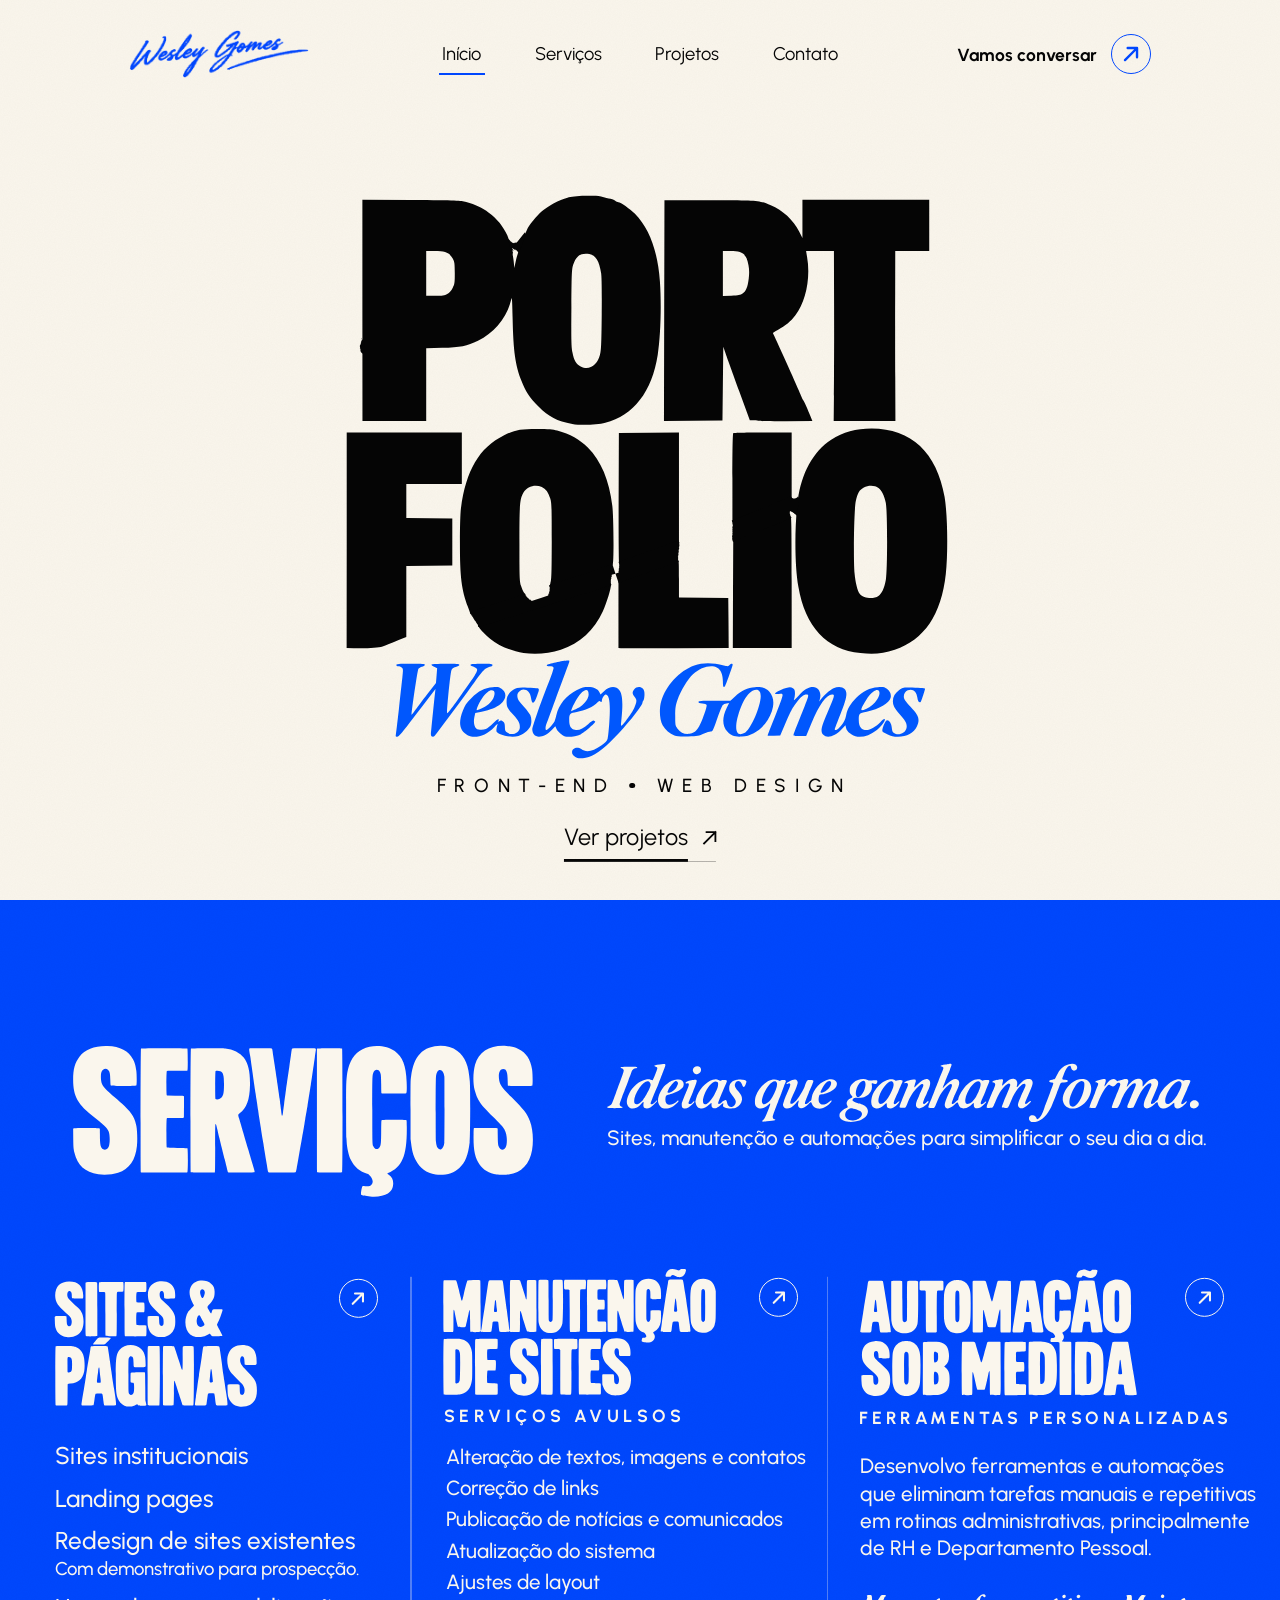
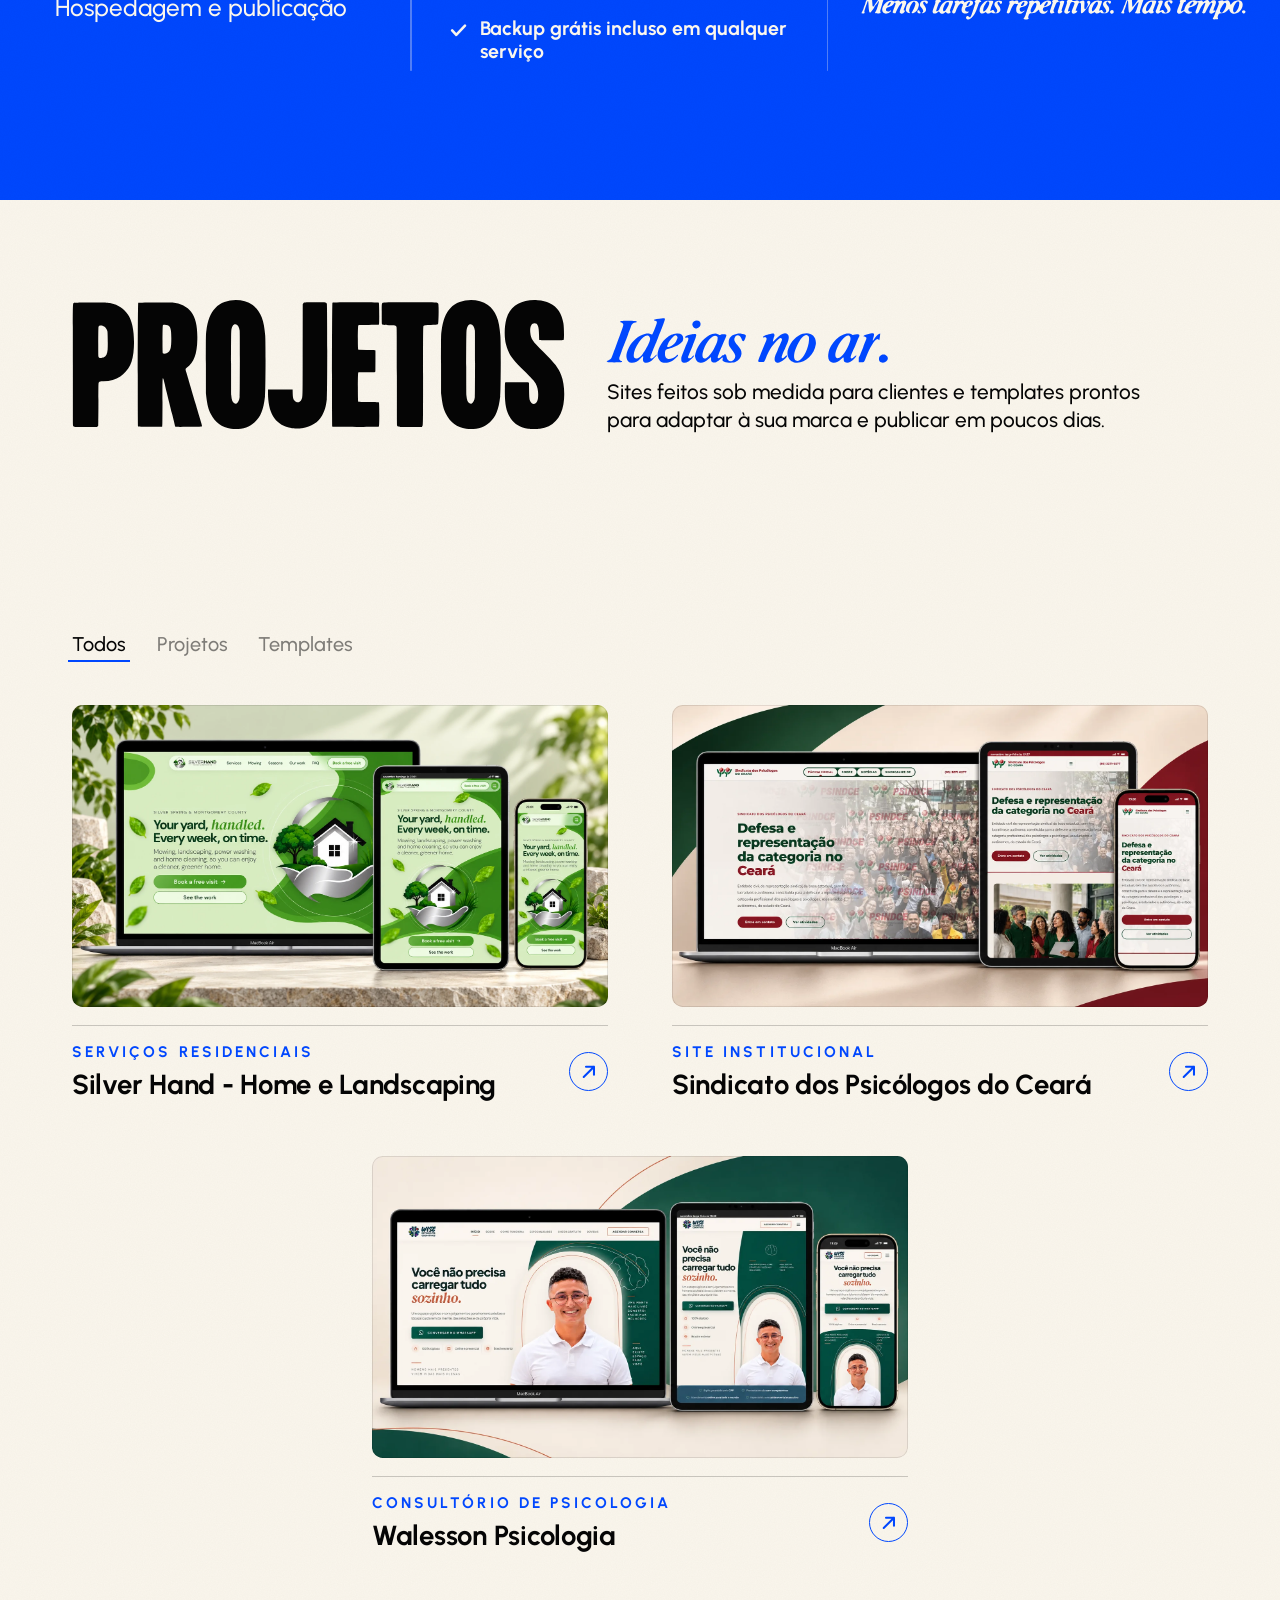
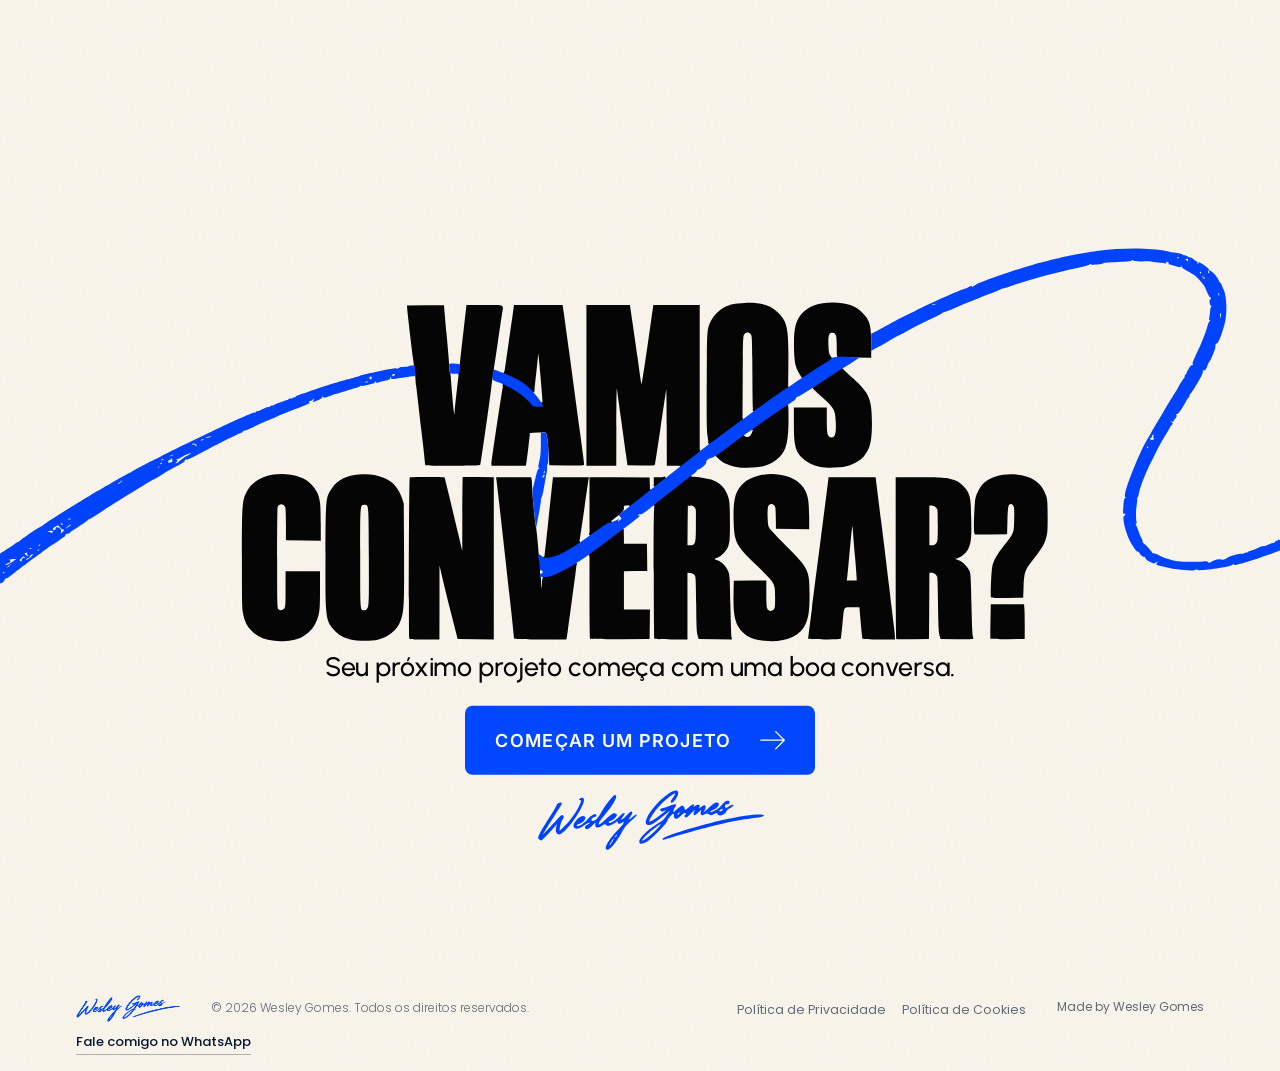
==== index.html @ cae33c9b "Servicos em azul e o link Servicos na navbar - Navbar: "Servicos" entre Inicio e Projetos, com o sub" ====
<!doctype html>
<html lang="pt-BR">
<head>
<meta charset="utf-8">
<meta name="viewport" content="width=device-width, initial-scale=1">
<title>Wesley Gomes | Criação de Sites e Web Design em Fortaleza</title>

<!-- ============ SEO ============
     Dominio de producao: https://wesleygomes.site
     Ao publicar em outro endereco, troque a URL no canonical, nas tags
     og:/twitter:, no JSON-LD, no sitemap.xml, no robots.txt e no
     llms.txt. Ao mexer no conteudo, atualize tambem o dateModified do
     JSON-LD e o <lastmod> do sitemap.xml. -->
<meta name="description" content="Wesley Gomes, desenvolvedor front-end e web designer em Fortaleza (CE). Sites institucionais, landing pages e portfólios sob medida, além de templates prontos.">
<meta name="author" content="Wesley Gomes">
<meta name="creator" content="Wesley Gomes">
<meta name="publisher" content="Wesley Gomes">
<meta name="robots" content="index, follow, max-image-preview:large, max-snippet:-1, max-video-preview:-1">
<meta name="googlebot" content="index, follow, max-image-preview:large, max-snippet:-1, max-video-preview:-1">
<meta name="referrer" content="strict-origin-when-cross-origin">
<meta name="format-detection" content="telephone=no">
<meta name="theme-color" content="#faf6ed">
<meta name="color-scheme" content="light">
<link rel="canonical" href="https://wesleygomes.site/">
<link rel="alternate" hreflang="pt-BR" href="https://wesleygomes.site/">
<link rel="alternate" hreflang="x-default" href="https://wesleygomes.site/">
<link rel="sitemap" type="application/xml" href="/sitemap.xml">
<!-- Resumo do site para IAs (ChatGPT, Claude, Perplexity, Gemini...). -->
<link rel="alternate" type="text/markdown" href="/llms.txt" title="Resumo do site para IAs (llms.txt)">
<link rel="author" href="/humans.txt">

<!-- Local: Fortaleza, Ceara -->
<meta name="geo.region" content="BR-CE">
<meta name="geo.placename" content="Fortaleza">
<meta name="geo.position" content="-3.7319;-38.5267">
<meta name="ICBM" content="-3.7319, -38.5267">

<!-- Icones e instalacao -->
<link rel="icon" href="/favicon.ico" sizes="48x48">
<link rel="icon" href="/assets/imagens/icones/favicon-32x32.png" type="image/png" sizes="32x32">
<link rel="icon" href="/assets/imagens/icones/favicon-16x16.png" type="image/png" sizes="16x16">
<link rel="apple-touch-icon" href="/apple-touch-icon.png">
<link rel="manifest" href="/site.webmanifest">
<meta name="apple-mobile-web-app-title" content="Wesley Gomes">
<meta name="application-name" content="Wesley Gomes">

<!-- Open Graph: WhatsApp, Facebook, LinkedIn, Instagram -->
<meta property="og:type" content="website">
<meta property="og:locale" content="pt_BR">
<meta property="og:site_name" content="Wesley Gomes">
<meta property="og:url" content="https://wesleygomes.site/">
<meta property="og:title" content="Wesley Gomes | Criação de Sites e Web Design em Fortaleza">
<meta property="og:description" content="Sites sob medida, desenhados e codados do zero, e templates prontos para adaptar à sua marca e publicar em poucos dias. Atendimento em Fortaleza e em todo o Brasil.">
<meta property="og:image" content="https://wesleygomes.site/assets/imagens/social/og-image.jpg">
<meta property="og:image:secure_url" content="https://wesleygomes.site/assets/imagens/social/og-image.jpg">
<meta property="og:image:type" content="image/jpeg">
<meta property="og:image:width" content="1200">
<meta property="og:image:height" content="630">
<meta property="og:image:alt" content="Wesley Gomes — criação de sites, front-end e web design">
<meta property="og:updated_time" content="2026-11-14T00:00:00-03:00">

<!-- Twitter / X -->
<meta name="twitter:card" content="summary_large_image">
<meta name="twitter:title" content="Wesley Gomes | Criação de Sites e Web Design em Fortaleza">
<meta name="twitter:description" content="Sites sob medida, desenhados e codados do zero, e templates prontos para adaptar à sua marca e publicar em poucos dias.">
<meta name="twitter:image" content="https://wesleygomes.site/assets/imagens/social/og-image.jpg">
<meta name="twitter:image:alt" content="Wesley Gomes — criação de sites, front-end e web design">

<!-- Dados estruturados (schema.org): quem e, o que vende, onde atende
     e o que ja entregou. Valide em:
     https://search.google.com/test/rich-results
     https://validator.schema.org/ -->
<script type="application/ld+json">
{
  "@context": "https://schema.org",
  "@graph": [
    {
      "@type": "Person",
      "@id": "https://wesleygomes.site/#pessoa",
      "name": "Wesley Gomes",
      "url": "https://wesleygomes.site/",
      "image": {
        "@type": "ImageObject",
        "url": "https://wesleygomes.site/assets/imagens/social/og-image.jpg",
        "width": 1200,
        "height": 630
      },
      "jobTitle": "Desenvolvedor Front-end e Web Designer",
      "description": "Desenvolvedor front-end e web designer em Fortaleza (CE). Cria sites institucionais, landing pages e portfólios sob medida, do zero, e templates prontos para personalizar.",
      "knowsLanguage": "pt-BR",
      "knowsAbout": ["Criação de sites", "Desenvolvimento front-end", "Web design", "UI design", "HTML", "CSS", "JavaScript", "Design responsivo", "Acessibilidade web", "SEO técnico", "Performance web", "Landing pages", "Sites institucionais", "Manutenção de sites", "Automação de processos"],
      "homeLocation": { "@type": "City", "name": "Fortaleza" },
      "address": { "@id": "https://wesleygomes.site/#endereco" },
      "contactPoint": { "@id": "https://wesleygomes.site/#contato" },
      "sameAs": [
        "https://www.instagram.com/wesley.gomesds/"
      ]
    },
    {
      "@type": "PostalAddress",
      "@id": "https://wesleygomes.site/#endereco",
      "addressLocality": "Fortaleza",
      "addressRegion": "CE",
      "addressCountry": "BR"
    },
    {
      "@type": "ContactPoint",
      "@id": "https://wesleygomes.site/#contato",
      "contactType": "Atendimento comercial",
      "telephone": "+55-85-99132-3925",
      "url": "https://wa.me/5585991323925",
      "availableLanguage": ["pt-BR"],
      "areaServed": "BR"
    },
    {
      "@type": "WebSite",
      "@id": "https://wesleygomes.site/#site",
      "url": "https://wesleygomes.site/",
      "name": "Wesley Gomes",
      "alternateName": ["Portfólio de Wesley Gomes", "wesleygomes.site"],
      "description": "Portfólio de Wesley Gomes, front-end e web designer em Fortaleza: sites sob medida e templates prontos para publicar.",
      "inLanguage": "pt-BR",
      "publisher": { "@id": "https://wesleygomes.site/#pessoa" },
      "author": { "@id": "https://wesleygomes.site/#pessoa" },
      "copyrightHolder": { "@id": "https://wesleygomes.site/#pessoa" },
      "copyrightYear": 2026
    },
    {
      "@type": ["WebPage", "ProfilePage"],
      "@id": "https://wesleygomes.site/#pagina",
      "url": "https://wesleygomes.site/",
      "name": "Wesley Gomes | Criação de Sites e Web Design em Fortaleza",
      "description": "Wesley Gomes, desenvolvedor front-end e web designer em Fortaleza (CE). Sites institucionais, landing pages e portfólios sob medida, além de templates prontos.",
      "isPartOf": { "@id": "https://wesleygomes.site/#site" },
      "about": { "@id": "https://wesleygomes.site/#pessoa" },
      "mainEntity": { "@id": "https://wesleygomes.site/#pessoa" },
      "hasPart": { "@id": "https://wesleygomes.site/#projetos" },
      "primaryImageOfPage": {
        "@type": "ImageObject",
        "url": "https://wesleygomes.site/assets/imagens/social/og-image.jpg",
        "width": 1200,
        "height": 630
      },
      "dateModified": "2026-11-14",
      "inLanguage": "pt-BR"
    },
    {
      "@type": "ItemList",
      "@id": "https://wesleygomes.site/#projetos",
      "name": "Projetos e templates",
      "description": "Sites entregues para clientes, desenhados e codados por Wesley Gomes.",
      "numberOfItems": 3,
      "itemListElement": [
        {
          "@type": "ListItem",
          "position": 1,
          "item": {
            "@type": "CreativeWork",
            "name": "Silver Hand - Home e Landscaping",
            "image": "https://wesleygomes.site/assets/imagens/capas/silverhand-mockup-macbook-iphone.webp",
            "creator": { "@id": "https://wesleygomes.site/#pessoa" }
          }
        },
        {
          "@type": "ListItem",
          "position": 2,
          "item": {
            "@type": "WebSite",
            "name": "Sindicato dos Psicólogos do Ceará",
            "url": "https://psindce.org.br/",
            "image": "https://wesleygomes.site/assets/imagens/capas/psindce-mockup-macbook-iphone.webp",
            "creator": { "@id": "https://wesleygomes.site/#pessoa" }
          }
        },
        {
          "@type": "ListItem",
          "position": 3,
          "item": {
            "@type": "WebSite",
            "name": "Walesson Psicologia",
            "url": "https://psicologobrasileiroonline.com.br/",
            "image": "https://wesleygomes.site/assets/imagens/capas/wise-mockup-macbook-iphone.webp",
            "creator": { "@id": "https://wesleygomes.site/#pessoa" }
          }
        }
      ]
    },
    {
      "@type": "ProfessionalService",
      "@id": "https://wesleygomes.site/#servico",
      "name": "Wesley Gomes — Criação de Sites",
      "url": "https://wesleygomes.site/",
      "logo": "https://wesleygomes.site/assets/imagens/icones/icone-512.png",
      "image": "https://wesleygomes.site/assets/imagens/social/og-image.jpg",
      "description": "Criação de sites institucionais, landing pages e portfólios em Fortaleza (CE) e para todo o Brasil: projeto sob medida do zero ou template pronto adaptado à marca do cliente, além de manutenção de sites e automações sob medida.",
      "founder": { "@id": "https://wesleygomes.site/#pessoa" },
      "priceRange": "$$",
      "telephone": "+55-85-99132-3925",
      "address": { "@id": "https://wesleygomes.site/#endereco" },
      "contactPoint": { "@id": "https://wesleygomes.site/#contato" },
      "areaServed": [
        { "@type": "City", "name": "Fortaleza" },
        { "@type": "State", "name": "Ceará" },
        { "@type": "Country", "name": "Brasil" }
      ],
      "knowsLanguage": "pt-BR",
      "sameAs": [
        "https://www.instagram.com/wesley.gomesds/"
      ],
      "hasOfferCatalog": {
        "@type": "OfferCatalog",
        "name": "Serviços",
        "itemListElement": [
          {
            "@type": "Offer",
            "itemOffered": {
              "@type": "Service",
              "name": "Site sob medida",
              "serviceType": "Criação de sites",
              "description": "Site institucional, landing page ou portfólio desenhado e codado do zero, do layout à publicação."
            }
          },
          {
            "@type": "Offer",
            "itemOffered": {
              "@type": "Service",
              "name": "Template pronto",
              "serviceType": "Criação de sites",
              "description": "Modelo já desenhado, adaptado à sua marca e publicado em poucos dias."
            }
          },
          {
            "@type": "Offer",
            "itemOffered": {
              "@type": "Service",
              "name": "Front-end e web design",
              "serviceType": "Desenvolvimento front-end",
              "description": "Interface, animação, otimização de imagens e vídeo, acessibilidade e SEO técnico."
            }
          },
          {
            "@type": "Offer",
            "itemOffered": {
              "@type": "Service",
              "name": "Manutenção de sites",
              "serviceType": "Manutenção de sites",
              "description": "Serviços avulsos: alteração de textos, imagens e contatos, correção de links, publicação de notícias e comunicados, atualização do sistema e ajustes de layout. Backup grátis incluso em qualquer serviço."
            }
          },
          {
            "@type": "Offer",
            "itemOffered": {
              "@type": "Service",
              "name": "Automação sob medida",
              "serviceType": "Automação de processos",
              "description": "Ferramentas e automações personalizadas que eliminam tarefas manuais e repetitivas em rotinas administrativas, principalmente de RH e Departamento Pessoal."
            }
          }
        ]
      }
    }
  ]
}
</script>
<!-- ========== FIM SEO ========== -->

<link rel="preconnect" href="https://fonts.googleapis.com">
<link rel="preconnect" href="https://fonts.gstatic.com" crossorigin>
<link href="https://fonts.googleapis.com/css2?family=Inter:wght@600&family=Poppins:wght@300;400;500;600;800&family=Urbanist:wght@400;500;700&display=swap" rel="stylesheet">

<!-- Arte da hero (e o LCP): pedida antes de o corpo ser lido. So a
     variante da proporcao atual baixa — os media sao os mesmos dos
     <source> da hero. -->
<link rel="preload" as="image" href="assets/imagens/hero/hero-celular.svg" media="(max-aspect-ratio: 13/20)" fetchpriority="high">
<link rel="preload" as="image" href="assets/imagens/hero/hero-tablet-vertical.svg" media="(min-aspect-ratio: 13/20) and (max-aspect-ratio: 1/1)" fetchpriority="high">
<link rel="preload" as="image" href="assets/imagens/hero/hero-tablet-horizontal.svg" media="(min-aspect-ratio: 1/1) and (max-aspect-ratio: 146/100)" fetchpriority="high">
<link rel="preload" as="image" href="assets/imagens/hero/hero-desktop.svg" media="(min-aspect-ratio: 146/100)" fetchpriority="high">

<style>
  *, *::before, *::after { box-sizing: border-box; }
  html, body { min-height: 100%; margin: 0; }
  /* UMA FOLHA SO — o site inteiro e um papel continuo: nenhuma secao
     tem fundo proprio, divisoria, canto ou sombra, e nada se empilha
     (a rolagem e comum, de cima a baixo). O off-white fica no html (o
     "canvas" da janela, que aparece tambem no repuxo da rolagem do
     Safari/Mac/iPhone) e o grao fica num unico ::before do body, do
     topo ao fim da pagina — sem emenda entre as secoes. */
  html { background: #faf6ed; }
  :root {
    --grao: url("data:image/svg+xml,%3Csvg xmlns='http://www.w3.org/2000/svg' width='240' height='240'%3E%3Cfilter id='g'%3E%3CfeTurbulence type='fractalNoise' baseFrequency='.85' numOctaves='3' stitchTiles='stitch'/%3E%3CfeColorMatrix values='0 0 0 0 .35 0 0 0 0 .3 0 0 0 0 .22 0 0 0 .55 0'/%3E%3C/filter%3E%3Crect width='100%25' height='100%25' filter='url(%23g)'/%3E%3C/svg%3E");
  }
  body {
    position: relative;         /* ancora do grao */
    overflow-x: hidden;
  }
  /* PAPEL — grao leve por cima do off-white, como na referencia. Um
     ruido SVG de 240px repetido (nada para baixar) e misturado em
     multiply, entao so escurece um pouco as fibras. Fica atras de todo
     o conteudo (z-index -1) e na frente so do fundo do html. */
  body::before {
    content: "";
    position: absolute;
    inset: 0;
    z-index: -1;
    pointer-events: none;
    background-image: var(--grao);
    background-size: 240px 240px;
    mix-blend-mode: multiply;
    opacity: .09;
  }

  /* Cada secao ocupa a tela inteira, mas o scroll e livre: sem
     scroll-snap, a rolagem para onde o usuario soltar.
     scroll-behavior: smooth vale so para os links de ancora (#contato,
     #projetos) — nao interfere na roda do mouse nem no toque.
     Se um dia quiser o imã de volta sem travar o scroll, basta:
       html { scroll-snap-type: y proximity; }
       .palco, .cta { scroll-snap-align: start; }                   */
  html { scroll-behavior: smooth; }
  .palco, .cta {
    height: 100svh;
    min-height: 100svh;
  }
  /* Secao de projetos entre os servicos e a CTA, largura total, no
     mesmo papel do resto (os nomes secao-branca/folha-branca ficaram
     de quando ela era uma folha branca empilhada por cima). */
  :root {
    /* folga embaixo dos servicos; entra tambem na conta da escala dos
       projetos, para os titulos das duas secoes terem o mesmo tamanho */
    --folga-servicos: clamp(20px, 2.4vw, 40px);
  }
  .secao-branca {
    position: relative;
    width: 100%;
  }
  .folha-branca {
    overflow: hidden;           /* corta a linha azul que passa da borda da tela; */
    overflow: clip;             /* clip: nem script nem a busca do navegador rolam a folha de lado */
  }

  /* ===============================================================
     NAVBAR — fixa no topo, em linha unica como na arte da hero:
     marca a esquerda, links no centro da pagina e "Vamos conversar"
     a direita. Sem caixa nem pilula: so texto sobre o papel.

     As medidas saem da MESMA prancheta da hero (ver --hero-r e
     QUADRO DA HERO): --ab-w e a largura que a arte ocupa na tela, e
     margens, corpo do texto e altura da barra sao fracoes dela. Assim
     a barra fica alinhada com a arte em qualquer tela, inclusive
     quando sobram faixas de papel nas laterais.

     Ao rolar, a barra ganha um fundo de papel translucido com blur
     (.navbar--rolada) e encolhe, para nao embolar com o conteudo que
     passa por baixo.
     =============================================================== */
  .navbar {
    position: fixed;
    top: 0;
    left: 0;
    right: 0;
    z-index: 20;                /* acima de todo o conteudo */
    container-type: inline-size;
    font-family: Urbanist, Arial, sans-serif;
    color: var(--tinta);
  }
  .navbar-caixa {
    --ab-w: min(100cqw, 100svh * var(--hero-r));
    --ab-h: calc(var(--ab-w) / var(--hero-r));
    display: grid;
    grid-template-columns: 1fr auto 1fr;
    align-items: center;
    gap: 12px;
    /* Altura e centro da linha vem da arte (--nav-h e --nav-cy),
       contados do topo da TELA: a barra fica sempre colada em cima,
       mesmo quando sobra papel acima do quadro da hero. Se a barra e
       mais baixa que 2 x --nav-cy (desktop, por causa da linha fina
       embaixo), a diferenca vira respiro no topo. */
    min-height: calc(var(--ab-h) * var(--nav-h));
    padding-top: calc(var(--ab-h) * (var(--nav-cy) * 2 - var(--nav-h)));
    padding-inline: calc((100cqw - var(--ab-w)) / 2 + var(--ab-w) * var(--nav-esq));
    background: transparent;
    border-bottom: 1px solid var(--nav-linha, transparent);
    transition: min-height .3s ease, padding .3s ease, background-color .3s ease, border-color .3s ease;
  }
  .navbar--rolada .navbar-caixa {
    min-height: clamp(52px, 6.4svh, 68px);
    padding-top: 0;
    background: rgba(250, 246, 237, .96);   /* quase opaco: continua papel tambem sobre o azul dos servicos */
    border-bottom-color: rgba(5, 5, 5, .08);
    -webkit-backdrop-filter: blur(16px);
    backdrop-filter: blur(16px);
  }

  /* MARCA — a assinatura azul (logo-wesley-gomes.webp, 800 x 212). A
     largura e a do "Wesley Gomes •" da referencia. */
  .navbar-marca {
    justify-self: start;
    display: block;
    line-height: 0;
  }
  .navbar-marca img {
    display: block;
    width: max(88px, var(--ab-w) * var(--nav-marca));
    height: auto;
    transition: transform .25s ease;
  }
  .navbar-marca:hover img { transform: rotate(-2deg) scale(1.03); }

  .navbar-links {
    display: flex;
    align-items: center;
    gap: max(10px, var(--ab-w) * var(--nav-gap));
    list-style: none;
    margin: 0;
    padding: 0;
  }
  .navbar-link {
    position: relative;
    display: inline-block;
    font-weight: 400;
    font-size: max(11.5px, var(--ab-w) * var(--nav-link));
    white-space: nowrap;
    text-decoration: none;
    color: inherit;
  }
  /* Sublinhado azul, um pouco mais largo que a palavra: marca a secao
     atual (aria-current, ligado pelo script) e cresce no hover. */
  .navbar-link::after {
    content: "";
    position: absolute;
    left: -.2em;
    right: -.2em;
    bottom: -.55em;
    height: 2px;
    background: var(--azul);
    transform: scaleX(0);
    transform-origin: left;
    transition: transform .25s ease;
  }
  .navbar-link:hover::after,
  .navbar-link[aria-current="true"]::after { transform: scaleX(1); }

  /* CONTATO — texto + seta num circulo azul vazado. */
  .navbar-botao {
    justify-self: end;
    display: inline-flex;
    align-items: center;
    gap: var(--nav-icone-gap);
    font-weight: 700;
    font-size: max(11.5px, var(--ab-w) * var(--nav-botao));
    white-space: nowrap;
    text-decoration: none;
    color: inherit;
  }
  .navbar-botao-icone {
    display: grid;
    place-items: center;
    flex: 0 0 auto;
    width: var(--nav-icone);
    height: var(--nav-icone);
    border: max(1.5px, .1em) solid var(--azul);
    border-radius: 50%;
    color: var(--azul);
    transition: background-color .2s ease, color .2s ease;
  }
  .navbar-botao-icone svg {
    width: 42%;
    height: 42%;
    overflow: visible;
    transition: transform .2s ease;
  }
  .navbar-botao:hover .navbar-botao-icone { background: var(--azul); color: #fff; }
  .navbar-botao:hover .navbar-botao-icone svg { transform: translate(8%, -8%); }

  .navbar a:focus-visible { outline: 2px solid var(--azul); outline-offset: 4px; border-radius: 2px; }

  /* Telefones: com o corpo do texto no piso (os max() acima) a linha
     inteira nao cabe — o contato vira so o circulo com a seta, um
     pouco maior para o toque. Abaixo de 360px os links tambem saem. */
  @media (max-width: 480px) {
    .navbar-botao-texto {
      position: absolute;
      width: 1px;
      height: 1px;
      overflow: hidden;
      clip-path: inset(50%);
      white-space: nowrap;
    }
    .navbar-botao-icone { width: 34px; height: 34px; border-width: 1.5px; }
  }
  @media (max-width: 359px) {
    .navbar-caixa { grid-template-columns: 1fr auto; }
    .navbar-links { display: none; }
  }
  /* Tela em pe (celular e tablet) ou estreita: as quatro opcoes nao
     cabem com folga entre a marca e o contato. "Inicio" sai — a marca
     ja leva ao topo — e ficam Servicos, Projetos e Contato. */
  @media (max-aspect-ratio: 1/1), (max-width: 700px) {
    .navbar-item-inicio { display: none; }
  }

  @media (prefers-reduced-motion: reduce) {
    .navbar-caixa, .navbar-link::after, .navbar-marca img,
    .navbar-botao-icone, .navbar-botao-icone svg { transition: none; }
    .navbar-marca:hover img { transform: none; }
  }

  /* ---------------------------------------------------------------
     PROJETOS — conteudo da folha (o papel da hero)
     Mesma linguagem dos servicos: PROJETOS e a frase azul em italico
     sao artes vetoriais (assets/imagens/projetos/), montadas com as
     mesmas letras tracadas dos servicos; a linha azul e o mesmo pincel
     da onda dos servicos levado para um caminho novo (entra pela
     direita, da um laco e termina numa seta que aponta os filtros). O
     resto e texto em Urbanist, com a tinta preta e o azul do site.

     --u vale 1px da prancheta de 1672, com a mesma conta dos servicos:
     na mesma tela, os titulos das duas secoes ficam do mesmo tamanho e
     alinhados.
       - paisagem (mesmo corte dos servicos): o cabecalho e prancheta,
         cada peca nas coordenadas do desenho; a grade vem embaixo;
       - retrato e telas baixas: tudo empilhado.
     Cards: 2 colunas a partir de 701px (o ultimo centrado quando sobra
     um), 1 coluna no celular.

     A folha nao tem altura fixa: ela comeca com uma tela cheia e cresce
     conforme os projetos entram. O recuo da hero nao depende disso.
     --------------------------------------------------------------- */
  .projetos-area {
    --nav-rolada: clamp(52px, 6.4svh, 68px);   /* altura da navbar encolhida */
    position: relative;
    padding: calc(var(--nav-rolada) + clamp(28px, 7vw, 64px)) 0 clamp(72px, 10vw, 128px);
    container-type: inline-size;
    color: var(--tinta);
    font-family: Urbanist, Arial, sans-serif;
  }
  .projetos-quadro {
    /* escala pela largura da coluna, com teto; em tela baixa a altura
       tambem limita, sem descer de .6px (a mesma dos servicos) */
    --u: min(100cqw / 520, .86px, max(.6px, 100svh / 640));
    --respiro: clamp(20px, 6cqw, 56px);
    padding: 0 var(--respiro);
    container-type: inline-size;
  }

  /* --- cabecalho: PROJETOS, a frase azul, o subtitulo e a linha --- */
  .projetos-titulo, .projetos-lema, .projetos-sub { margin: 0; }
  .projetos-titulo img, .projetos-lema img {
    display: block;
    max-width: 100%;
    height: auto;
  }
  .projetos-titulo img { width: calc(644 * var(--u) * 1.15); }
  .projetos-lema { margin-top: calc(24 * var(--u)); }
  .projetos-lema img { width: calc(370 * var(--u) * 1.2); }
  .projetos-sub {
    margin-top: calc(14 * var(--u));
    font-weight: 500;
    font-size: calc(27.2 * var(--u));
    line-height: 1.3;
  }
  .projetos-sub br { display: none; }     /* as quebras valem so na prancheta */

  /* No retrato a linha tem arte propria, ja recortada: vai da seta (em
     cima dos filtros) ate a borda direita da tela. */
  .projetos-cabecalho picture { display: block; }
  .projetos-linha {
    display: block;
    width: calc(100% + var(--respiro));
    max-width: none;
    height: auto;
    aspect-ratio: 916 / 261;
    margin-top: calc(6 * var(--u));
  }
  /* Antes de o script ligar a arte, a faixa fica reservada mas vazia. */
  .projetos-linha:not([src]) { visibility: hidden; }

  /* FILTROS — abas com o sublinhado azul da navbar. O estado ativo vive
     no aria-pressed, entao o leitor de tela e o CSS leem a mesma coisa. */
  .portfolio-filtros {
    display: flex;
    flex-wrap: wrap;
    gap: calc(14 * var(--u)) calc(40 * var(--u));
    margin: calc(8 * var(--u)) 0 0;
  }
  .filtro {
    position: relative;
    padding: 0 0 calc(10 * var(--u));
    border: 0;
    background: none;
    font: inherit;
    font-weight: 500;
    font-size: max(15px, calc(26 * var(--u)));
    line-height: 1;
    color: rgba(5, 5, 5, .5);
    cursor: pointer;
    transition: color .2s ease;
  }
  .filtro::after {
    content: "";
    position: absolute;
    left: -.2em;
    right: -.2em;
    bottom: 0;
    height: 2px;
    background: var(--azul);
    transform: scaleX(0);
    transform-origin: left;
    transition: transform .25s ease;
  }
  .filtro:hover,
  .filtro[aria-pressed="true"] { color: var(--tinta); }
  .filtro:hover::after,
  .filtro[aria-pressed="true"]::after { transform: scaleX(1); }
  .filtro:focus-visible { outline: 2px solid var(--azul); outline-offset: 6px; border-radius: 2px; }

  /* GRADE — 1 coluna no celular; 2 a partir de 701px (ver abaixo). */
  .portfolio-grade {
    --grade-espaco: calc(84 * var(--u));
    display: grid;
    gap: calc(72 * var(--u)) var(--grade-espaco);
    margin: calc(48 * var(--u)) 0 0;
    padding: 0;
    list-style: none;
  }
  .cartao[hidden] { display: none; }
  /* --uc: 1px de um card de 700 (a largura dele na prancheta). A
     legenda acompanha a largura do proprio card, entao fica certa com 1
     ou 2 colunas, em qualquer tela. */
  .cartao {
    position: relative;                 /* ancora do link esticado */
    container-type: inline-size;
    --uc: calc(100cqw / 700);
  }

  /* Capa: no celular em 2:1 (corta so o fundo de cima e de baixo dos
     mockups); a partir de 701px na proporcao real (1672 x 941), sem
     corte. Sem imagem, fica um papel um pouco mais escuro no lugar. Se
     uma capa nova nao tiver o fundo claro, defina a cor dela no
     <figure> com style="--capa-fundo: #hex;". */
  .cartao-figura {
    position: relative;
    aspect-ratio: 2 / 1;
    overflow: hidden;
    margin: 0;
    border-radius: max(10px, calc(14 * var(--uc)));
    background: var(--capa-fundo, #efe8da);
  }
  .cartao-figura::after {               /* fio fino em volta da capa */
    content: "";
    position: absolute;
    inset: 0;
    border-radius: inherit;
    box-shadow: inset 0 0 0 1px rgba(5, 5, 5, .1);
    pointer-events: none;
  }
  .cartao-imagem {
    display: block;
    width: 100%;
    height: 100%;
    object-fit: cover;
    transition: transform .6s cubic-bezier(.22,.61,.36,1);
  }
  .cartao:hover .cartao-imagem { transform: scale(1.03); }

  /* Legenda: fio fino, rotulo azul espacado (como nos servicos), nome
     do projeto e a seta no circulo azul vazado (a mesma da navbar). */
  .cartao-corpo {
    display: grid;
    grid-template-columns: 1fr auto;
    align-items: center;
    column-gap: max(14px, calc(24 * var(--uc)));
    margin-top: max(14px, calc(24 * var(--uc)));
    padding-top: max(12px, calc(22 * var(--uc)));
    border-top: 1px solid rgba(5, 5, 5, .2);
  }
  .cartao-rotulo {
    margin: 0;
    font-weight: 700;
    font-size: max(11px, calc(20 * var(--uc)));
    line-height: 1.2;
    letter-spacing: .2em;
    text-transform: uppercase;
    color: var(--azul);
  }
  .cartao-titulo {
    margin: max(6px, calc(10 * var(--uc))) 0 0;
    font-weight: 700;
    font-size: max(19px, calc(36 * var(--uc)));
    line-height: 1.15;
    letter-spacing: -.01em;
  }
  .cartao-link {
    grid-column: 2;
    grid-row: 1 / span 2;
    display: grid;
    place-items: center;
    width: max(38px, calc(51 * var(--uc)));
    height: max(38px, calc(51 * var(--uc)));
    border: max(1.5px, calc(1.8 * var(--uc))) solid var(--azul);
    border-radius: 50%;
    color: var(--azul);
    transition: background-color .2s ease, color .2s ease;
  }
  .cartao-link svg {
    width: 37%;
    height: 37%;
    overflow: visible;
    transition: transform .2s ease;
  }
  /* Link esticado: o pseudo-elemento cobre o cartao inteiro, entao
     capa e titulo tambem abrem o projeto. O <a> continua sendo o unico
     foco de teclado do cartao. */
  .cartao-link::after {
    content: "";
    position: absolute;
    inset: 0;
    cursor: pointer;
  }
  .cartao:hover .cartao-link { background: var(--azul); color: #fff; }
  .cartao:hover .cartao-link svg { transform: translate(8%, -8%); }
  .cartao-link:focus-visible { outline: none; }
  .cartao:has(.cartao-link:focus-visible) {
    outline: 2px solid var(--azul);
    outline-offset: 8px;
    border-radius: 12px;
  }

  @media (prefers-reduced-motion: reduce) {
    .filtro, .filtro::after, .cartao-imagem, .cartao-link, .cartao-link svg { transition: none; }
    .cartao:hover .cartao-imagem, .cartao:hover .cartao-link svg { transform: none; }
  }

  /* CARDS GRANDES — desktop e tablet (a partir de 701px, o mesmo corte
     do rodape): dois por linha e a capa na proporcao real dos mockups.
     Com numero impar de cards, o ultimo fica centrado na linha dele. */
  @media (min-width: 701px) {
    .portfolio-grade {
      display: flex;
      flex-wrap: wrap;
      justify-content: center;
    }
    .cartao { flex: 0 1 calc((100% - var(--grade-espaco)) / 2); }
    .cartao-figura { aspect-ratio: 1672 / 941; }
  }

  /* PAISAGEM — o cabecalho vira prancheta, com o mesmo corte e a mesma
     escala dos servicos (titulo, frase e subtitulo nas mesmas
     coordenadas de la). A arte da linha vai alem da borda direita da
     prancheta: em tela mais larga ela segue pelo papel ate a borda da
     tela (a folha corta o resto). */
  @media (min-aspect-ratio: 1/1) and (min-width: 900px) and (min-height: 500px) {
    .projetos-area { padding-top: var(--nav-rolada); }
    .projetos-quadro {
      --u: calc(100cqw / 1672);
      width: min(100cqw, (100svh - var(--nav-rolada) - var(--folga-servicos)) * 1672 / 941);
      margin: 0 auto;
      padding: 0;
    }
    .projetos-cabecalho {
      position: relative;
      height: calc(492 * var(--u));
    }
    .projetos-titulo, .projetos-lema, .projetos-sub, .projetos-linha {
      position: absolute;
      margin: 0;
    }
    .projetos-titulo { left: calc(94.25 * var(--u)); top: calc(53 * var(--u)); }
    .projetos-titulo img { width: calc(644 * var(--u)); }
    .projetos-lema { left: calc(791 * var(--u)); top: calc(77 * var(--u)); }
    .projetos-lema img { width: calc(370 * var(--u)); }
    .projetos-sub {
      left: calc(792.6 * var(--u));
      top: calc(157 * var(--u));
      line-height: calc(36 * var(--u));
      white-space: nowrap;
    }
    .projetos-sub br { display: inline; }
    .projetos-linha {
      left: calc(174 * var(--u));
      top: calc(236 * var(--u));
      width: calc(2146 * var(--u));
      height: calc(261 * var(--u));
      aspect-ratio: auto;
    }
    .portfolio-filtros { margin: 0 calc(94 * var(--u)); }
    .portfolio-grade { margin: calc(56 * var(--u)) calc(94 * var(--u)) 0; }
  }

  /* A hero e uma secao comum: rola junto com o resto, sem grudar no
     topo e sem recuar. */
  .palco {
    position: relative;
    overflow: hidden;
    width: 100%;
    /* Prende as camadas internas da hero (arte, rotulo e link) dentro
       dela. */
    isolation: isolate;
  }

  /* ===============================================================
     PRANCHETAS — hero e CTA sao montadas sobre as artes vetoriais
     (assets/imagens/hero/ e assets/imagens/cta/). Cada arte tem a
     proporcao exata da referencia; o SVG traz o desenho (titulo, arco
     azul e assinatura) e o HTML por cima traz o que e texto de
     verdade (rotulo, links, frase e botao), posicionado nas mesmas
     coordenadas do desenho.

     A variante e escolhida pela proporcao da janela, nao pela largura
     — o ponto de corte fica no meio do caminho entre duas artes:
       hero: celular 941x1672 | tablet em pe 1086x1448 |
             tablet deitado 1448x1086 | desktop 1586x992
       cta : celular 941x1672 | tablet em pe 1086x1448 | desktop 1672x941
     Os mesmos cortes estao nos <source> dos <picture> (no HTML) — se
     mudar um, mude o outro.

     Dentro de cada prancheta tudo e medido em fracao dela: posicoes
     em %, corpo do texto em cqw (largura da prancheta).
     =============================================================== */
  :root {
    --papel: #faf6ed;           /* off-white puxado para o bege; com o grao por cima
                                   fica no tom da referencia (#f9f5ec) */
    --tinta: #050505;
    --azul: #0047fe;

    /* HERO — desktop (1586 x 992) */
    --hero-r: 1.59879;
    --nav-esq: .03846; --nav-cy: .063;  --nav-h: .109;  --nav-linha: rgba(5, 5, 5, .14);
    --nav-marca: .128;   --nav-link: .01438; --nav-botao: .01356; --nav-gap: .0356;
    --nav-icone: 2.05em; --nav-icone-gap: .6em;

    /* CTA — desktop (1672 x 941) */
    --cta-r: 1.77683;
  }
  /* hero: tablet deitado (1448 x 1086) */
  @media (min-aspect-ratio: 1/1) and (max-aspect-ratio: 146/100) {
    :root {
      --hero-r: 1.33333;
      --nav-esq: .0739;  --nav-cy: .0608; --nav-h: .1216; --nav-linha: transparent;
      --nav-marca: .15;    --nav-link: .01533; --nav-botao: .01457; --nav-gap: .04454;
      --nav-icone: 2.3em;  --nav-icone-gap: .8em;
    }
  }
  /* hero e cta: tablet em pe (1086 x 1448) */
  @media (min-aspect-ratio: 13/20) and (max-aspect-ratio: 1/1) {
    :root {
      --hero-r: .75;
      --nav-esq: .07459; --nav-cy: .0735; --nav-h: .147;  --nav-linha: transparent;
      --nav-marca: .2035;  --nav-link: .0199;  --nav-botao: .01896; --nav-gap: .04144;
      --nav-icone: 2.57em; --nav-icone-gap: 1em;
    }
  }
  @media (min-aspect-ratio: 13/20) and (max-aspect-ratio: 115/100) {
    :root { --cta-r: .75; }
  }
  /* hero e cta: celular (941 x 1672) */
  @media (max-aspect-ratio: 13/20) {
    :root {
      --hero-r: .5628;
      --nav-esq: .05739; --nav-cy: .0646; --nav-h: .1292; --nav-linha: transparent;
      --nav-marca: .2056;  --nav-link: .02253; --nav-botao: .02093; --nav-gap: .042;
      --nav-icone: 2.55em; --nav-icone-gap: .8em;
      --cta-r: .5628;
    }
  }

  /* ---------------------------------------------------------------
     QUADRO DA HERO
     A prancheta e o maior retangulo na proporcao da arte que cabe na
     tela (como object-fit: contain), centrado. Com a variante certa
     para cada proporcao, as sobras de papel nas bordas sao pequenas.
     --------------------------------------------------------------- */
  .palco {
    container-type: size;
    color: var(--tinta);
  }
  .hero-quadro {
    position: absolute;
    left: 50%;
    top: 50%;
    width: min(100cqw, 100cqh * var(--hero-r));
    aspect-ratio: var(--hero-r);
    transform: translate(-50%, -50%);
    container-type: inline-size;
  }
  .hero-titulo { margin: 0; }
  .hero-arte {
    position: absolute;
    inset: 0;
    display: block;
    width: 100%;
    height: 100%;

    /* Surgimento de cima para baixo (mesma mascara de antes).
       Estado inicial: oculto; o script liga .revelar no .palco. */
    -webkit-mask-image: linear-gradient(to bottom,
        #000 0%, #000 38.46%, rgba(0,0,0,0) 61.54%, rgba(0,0,0,0) 100%);
            mask-image: linear-gradient(to bottom,
        #000 0%, #000 38.46%, rgba(0,0,0,0) 61.54%, rgba(0,0,0,0) 100%);
    -webkit-mask-size: 100% 260%;
            mask-size: 100% 260%;
    -webkit-mask-repeat: no-repeat;
            mask-repeat: no-repeat;
    -webkit-mask-position: 0% 100%;
            mask-position: 0% 100%;
  }
  .revelar .hero-arte {
    animation: surgir 1.9s cubic-bezier(.22,.61,.36,1) forwards;
  }
  @keyframes surgir {
    from { -webkit-mask-position: 0% 100%; mask-position: 0% 100%; }
    to   { -webkit-mask-position: 0% 0%;   mask-position: 0% 0%;   }
  }

  /* Rotulo e link: o 'top' e o topo das maiusculas na arte; o
     margin-top negativo desconta o espaco acima delas na linha
     (Urbanist com line-height 1: maiuscula comeca a .15em do topo). */
  .hero-rotulo, .hero-link {
    position: absolute;
    margin: -.15em 0 0;
    font-family: Urbanist, Arial, sans-serif;
    line-height: 1;
    white-space: nowrap;
    color: var(--tinta);
    opacity: 0;
  }
  .revelar .hero-rotulo { animation: hero-aparecer .9s cubic-bezier(.22,.61,.36,1) .7s forwards; }
  .revelar .hero-link   { animation: hero-aparecer .9s cubic-bezier(.22,.61,.36,1) .85s forwards; }
  @keyframes hero-aparecer {
    from { opacity: 0; translate: 0 .6em; }
    to   { opacity: 1; translate: 0 0; }
  }

  .hero-rotulo {
    left: var(--rot-x);
    top: var(--rot-y);
    font-weight: 500;
    font-size: max(9px, var(--rot-fs));
    letter-spacing: var(--rot-ls);
    text-transform: uppercase;
  }
  /* O ponto entre as duas areas: um disco cheio na altura do meio
     das maiusculas (o "•" da fonte sai miudo demais). */
  .hero-rotulo span {
    display: inline-block;
    width: .3em;
    height: .3em;
    /* Depois do disco nao entra o letter-spacing (ele nao e uma
       letra): a margem da direita repoe, para o ponto ficar no meio. */
    margin: 0 var(--rot-ls) 0 0;
    border-radius: 50%;
    vertical-align: .2em;
    overflow: hidden;
    color: transparent;         /* o "•" fica so para quem copia o texto */
    background: var(--tinta);
  }

  .hero-link {
    left: var(--link-x);
    top: var(--link-y);
    display: inline-flex;
    align-items: baseline;
    gap: .62em;
    font-weight: 400;
    font-size: max(12px, var(--link-fs));
    text-decoration: none;
    /* Linha fina sob o conjunto todo; a grossa fica so sob o texto. */
    padding-bottom: .52em;
    background: linear-gradient(rgba(5, 5, 5, .28), rgba(5, 5, 5, .28)) left bottom / 100% 1px no-repeat;
  }
  .hero-link-texto {
    background: linear-gradient(currentColor, currentColor) left bottom / 100% .12em no-repeat;
    padding-bottom: .52em;
    margin-bottom: -.52em;
    transition: color .2s ease;
  }
  .hero-link svg {
    width: .58em;
    height: .58em;
    overflow: visible;
    transition: transform .25s ease;
  }
  .hero-link:hover { color: var(--azul); }
  .hero-link:hover svg { transform: translate(.12em, -.12em); }
  .hero-link:focus-visible { outline: 2px solid var(--azul); outline-offset: 6px; border-radius: 2px; }

  /* Medidas de cada arte (fracoes do quadro; --*-y e o topo das
     maiusculas). No desktop o bloco e alinhado a esquerda; nas outras
     tres ele e centrado e o translate puxa metade da largura. */
  .hero-quadro {
    --rot-x: 3.972%;  --rot-y: 85.79%; --rot-fs: 1.261cqw; --rot-ls: .398em;
    --link-x: 3.846%; --link-y: 89.62%; --link-fs: 1.406cqw;
  }
  @media (max-aspect-ratio: 146/100) {
    .hero-rotulo, .hero-link { transform: translateX(-50%); }
    /* letter-spacing deixa uma folga depois da ultima letra; o mesmo
       recuo na frente mantem o texto centrado de verdade. */
    .hero-rotulo { padding-left: var(--rot-ls); }
    .hero-quadro { --rot-x: 50%; --link-x: 50%; }
  }
  @media (min-aspect-ratio: 1/1) and (max-aspect-ratio: 146/100) {
    .hero-quadro {
      --rot-y: 86.65%; --rot-fs: 1.581cqw; --rot-ls: .456em;
      --link-y: 92.17%; --link-fs: 1.954cqw;
    }
  }
  @media (min-aspect-ratio: 13/20) and (max-aspect-ratio: 1/1) {
    .hero-quadro {
      --rot-y: 80.32%; --rot-fs: 2.366cqw; --rot-ls: .51em;
      --link-y: 86.39%; --link-fs: 2.947cqw;
    }
  }
  @media (max-aspect-ratio: 13/20) {
    .hero-quadro {
      --rot-y: 83.97%; --rot-fs: 2.657cqw; --rot-ls: .49em;
      --link-y: 88.10%; --link-fs: 3.698cqw;
    }
  }

  @media (prefers-reduced-motion: reduce) {
    .hero-arte { -webkit-mask-position: 0% 0%; mask-position: 0% 0%; }
    .hero-rotulo, .hero-link { opacity: 1; }
    .revelar .hero-arte,
    .revelar .hero-rotulo,
    .revelar .hero-link { animation: none; }
    .hero-link svg, .hero-link-texto { transition: none; }
  }

  /* ===============================================================
     CTA — mesma ideia da hero: a arte (VAMOS CONVERSAR?, arco e
     assinatura) em um quadro na proporcao da referencia e, por cima,
     a frase e o botao em HTML nas coordenadas do desenho.
     =============================================================== */
  .cta {
    position: relative;
    overflow: hidden;
    container-type: size;
    color: var(--tinta);
  }
  .cta-quadro {
    position: absolute;
    left: 50%;
    top: 50%;
    width: min(100cqw, 100cqh * var(--cta-r));
    aspect-ratio: var(--cta-r);
    transform: translate(-50%, -50%);
    container-type: inline-size;

    /* desktop (1672 x 941) */
    --frase-y: 67.8%;  --frase-fs: 2.093cqw;
    --botao-x: 36.30%; --botao-y: 74.60%; --botao-w: 27.39%; --botao-h: 9.564%;
    --botao-fs: 1.40cqw; --botao-ls: .076em;
  }
  @media (min-aspect-ratio: 13/20) and (max-aspect-ratio: 115/100) {
    .cta-quadro {
      --frase-y: 62.36%; --frase-fs: 4.144cqw;
      --botao-x: 22.38%; --botao-y: 72.38%; --botao-w: 55.62%; --botao-h: 7.942%;
      --botao-fs: 2.66cqw; --botao-ls: .127em;
    }
  }
  @media (max-aspect-ratio: 13/20) {
    .cta-quadro {
      --frase-y: 58.67%; --frase-fs: 4.772cqw;
      --botao-x: 18.17%; --botao-y: 67.70%; --botao-w: 64.08%; --botao-h: 7.177%;
      --botao-fs: 3.215cqw; --botao-ls: .093em;
    }
  }

  .cta-titulo { margin: 0; }
  /* O SVG tem uma prancheta de sobra de cada lado (viewBox de 3x a
     largura) so com o prolongamento do arco azul. Em tela mais larga
     que a arte (monitor de PC, ~2:1) o quadro fica centrado com papel
     nas laterais, e o arco segue por esse papel ate as bordas da tela
     — a .cta corta o resto (overflow: hidden). */
  .cta-arte {
    position: absolute;
    top: 0;
    left: -100%;
    display: block;
    width: 300%;
    height: 100%;
    max-width: none;
  }

  /* Mesma fonte do rotulo da hero (Urbanist 500). 'top' = topo da
     tinta da frase (o acento do "ó"); com line-height 1.256 a
     Urbanist desenha o acento a .235em do topo da linha. */
  .cta-texto {
    position: absolute;
    left: 50%;
    top: var(--frase-y);
    width: max-content;
    max-width: 92%;
    margin: -.235em 0 0;
    transform: translateX(-50%);
    font-family: Urbanist, Arial, sans-serif;
    font-weight: 500;
    font-size: max(13px, var(--frase-fs));
    line-height: 1.256;
    letter-spacing: -.005em;
    text-align: center;
  }
  /* No desktop a frase e uma linha so; nas artes em pe ela quebra
     depois de "começa" (o <br> so aparece la). */
  .cta-texto br { display: none; }
  @media (max-aspect-ratio: 115/100) {
    .cta-texto br { display: inline; }
  }

  .cta-botao {
    position: absolute;
    left: var(--botao-x);
    top: var(--botao-y);
    width: var(--botao-w);
    height: var(--botao-h);
    display: flex;
    align-items: center;
    justify-content: center;
    gap: 1.55em;
    font-family: Inter, Arial, sans-serif;
    font-weight: 600;
    font-size: max(11px, var(--botao-fs));
    letter-spacing: var(--botao-ls);
    text-transform: uppercase;
    white-space: nowrap;
    text-decoration: none;
    color: #fff;
    background: var(--azul);
    border-radius: .42em;
    transition: transform .2s ease, box-shadow .2s ease, background-color .2s ease;
  }
  .cta-botao svg {
    flex: 0 0 auto;
    width: 1.4em;
    height: 1.05em;
    overflow: visible;
    transition: transform .2s ease;
  }
  .cta-botao:hover {
    transform: translateY(-2px);
    background-color: #0039d6;
    box-shadow: 0 12px 28px rgba(0, 71, 254, .28);
  }
  .cta-botao:hover svg { transform: translateX(.25em); }
  .cta-botao:focus-visible { outline: 2px solid var(--azul); outline-offset: 4px; }

  @media (prefers-reduced-motion: reduce) {
    .cta-botao, .cta-botao svg { transition: none; }
    .cta-botao:hover { transform: none; }
  }

  /* A arte da CTA surge do mesmo jeito que a da hero, quando a secao
     entra na tela (o script liga .revelar na .cta). O arco azul dela e
     estatico: ja vem desenhado, sem a animacao de traco da hero. */
  .cta-arte {
    -webkit-mask-image: linear-gradient(to bottom,
        #000 0%, #000 38.46%, rgba(0,0,0,0) 61.54%, rgba(0,0,0,0) 100%);
            mask-image: linear-gradient(to bottom,
        #000 0%, #000 38.46%, rgba(0,0,0,0) 61.54%, rgba(0,0,0,0) 100%);
    -webkit-mask-size: 100% 260%;
            mask-size: 100% 260%;
    -webkit-mask-repeat: no-repeat;
            mask-repeat: no-repeat;
    -webkit-mask-position: 0% 100%;
            mask-position: 0% 100%;
  }
  .revelar .cta-arte {
    animation: surgir 1.9s cubic-bezier(.22,.61,.36,1) forwards;
  }
  @media (prefers-reduced-motion: reduce) {
    .cta-arte { -webkit-mask-position: 0% 0%; mask-position: 0% 0%; }
    .revelar .cta-arte { animation: none; }
  }

  /* ===============================================================
     SERVICOS — logo depois da hero, no mesmo papel continuo da pagina.
     Mesma montagem da hero e da CTA: o que e desenho (titulo
     SERVICOS, as duas frases em italico azul, os titulos das colunas
     e a onda com a seta) e arte vetorial tracada da referencia, em
     assets/imagens/servicos/; o resto e texto de verdade, em Urbanist.

     --u vale 1px da referencia (1672 x 941). Corpo do texto, entrelinha
     e espacos sao escritos nessa unidade uma vez so; os dois layouts
     mudam apenas o valor de --u e onde cada peca fica:
       - paisagem (tela larga, ver media query abaixo): prancheta na
         proporcao da referencia, contida na tela abaixo da navbar, com
         cada peca nas coordenadas do desenho — o que la estava em
         x = 580 fica em left: calc(580 * var(--u));
       - retrato (celular, tablet em pe) e telas baixas: as mesmas
         pecas empilhadas, e --u vira uma escala da largura da coluna.
     O corte entre os dois esta tambem no <source> da onda, no HTML.
     =============================================================== */
  .servicos {
    --nav-rolada: clamp(52px, 6.4svh, 68px);   /* altura da navbar encolhida */
    /* CORES INVERTIDAS — o fundo e o azul do site e tudo por cima dele
       (texto, titulos, frases em italico, onda, rotulos, check, icones
       e fios) e o papel. As artes de assets/imagens/servicos/ ja vem
       pintadas de papel (#FAF6ED). */
    --servicos-tinta: var(--papel);
    --servicos-fio: rgba(250, 246, 237, .32);
    position: relative;
    overflow: hidden;           /* corta a onda nas bordas da tela; */
    overflow: clip;             /* clip: nada rola a secao de lado */
    padding: calc(var(--nav-rolada) + clamp(28px, 7vw, 64px)) 0 clamp(40px, 9vw, 88px);
    background: var(--azul);
    color: var(--servicos-tinta);
    font-family: Urbanist, Arial, sans-serif;
    --servicos-peso: 500;       /* corpo do texto */
  }
  /* O mesmo grao do papel, agora por cima do azul. */
  .servicos::before {
    content: "";
    position: absolute;
    inset: 0;
    z-index: 0;
    pointer-events: none;
    background-image: var(--grao);
    background-size: 240px 240px;
    mix-blend-mode: multiply;
    opacity: .09;
  }
  .servicos-area {
    position: relative;
    z-index: 1;                 /* acima do grao */
    container-type: inline-size;
  }
  .servicos-quadro {
    /* escala pela largura da coluna, com teto; em tela baixa (celular
       deitado) a altura tambem limita, sem descer de .6px */
    --u: min(100cqw / 520, .86px, max(.6px, 100svh / 640));
    --respiro: clamp(20px, 6cqw, 56px);
    padding: 0 var(--respiro);
    container-type: inline-size;
  }

  .servicos-titulo, .servicos-lema, .servicos-sub,
  .servico-titulo, .servico-rotulo, .servico-itens,
  .servico-nota, .servico-texto, .servico-frase { margin: 0; }
  .servicos-titulo img, .servicos-lema img,
  .servico-titulo img, .servico-frase img {
    display: block;
    max-width: 100%;
    height: auto;
  }

  /* --- cabecalho: SERVICOS, a frase azul e o subtitulo --- */
  .servicos-titulo img { width: calc(604 * var(--u) * 1.15); }
  .servicos-lema { margin-top: calc(24 * var(--u)); }
  .servicos-lema img { width: calc(776 * var(--u)); }
  .servicos-sub {
    margin-top: calc(14 * var(--u));
    font-weight: var(--servicos-peso);
    font-size: calc(27.2 * var(--u));
    line-height: 1.3;
  }

  /* --- onda: no retrato, uma faixa de ponta a ponta da tela com o
     trecho final da onda (arte propria, ja recortada) --- */
  .servicos-quadro picture { display: block; }
  .servicos-onda {
    display: block;
    width: 100vw;
    max-width: none;
    height: auto;
    aspect-ratio: 972 / 140;
    margin: calc(30 * var(--u)) 0 0 calc(50% - 50vw);
  }
  /* Antes de o script ligar a arte, a faixa fica reservada mas vazia
     (sem o icone de imagem quebrada). */
  .servicos-onda:not([src]) { visibility: hidden; }

  /* --- as tres colunas --- */
  .servicos-grade {
    list-style: none;
    margin: calc(24 * var(--u)) 0 0;
    padding: 0;
  }
  .servico {
    position: relative;
    padding: calc(44 * var(--u)) 0;
  }
  .servico + .servico { border-top: 1px solid var(--servicos-fio); }
  .servico:last-child { padding-bottom: 0; }

  .servico--sites .servico-titulo img      { width: calc(266 * var(--u)); }
  .servico--manutencao .servico-titulo img { width: calc(360 * var(--u)); }
  .servico--automacao .servico-titulo img  { width: calc(364 * var(--u)); }

  /* Seta no circulo azul vazado: a mesma da navbar. Leva ao WhatsApp
     com a mensagem do servico. */
  .servico-icone {
    position: absolute;
    top: calc(44 * var(--u));
    right: 0;
    display: grid;
    place-items: center;
    width: max(40px, calc(51 * var(--u)));
    height: max(40px, calc(51 * var(--u)));
    border: max(1.5px, calc(1.8 * var(--u))) solid var(--servicos-tinta);
    border-radius: 50%;
    color: var(--servicos-tinta);
    transition: background-color .2s ease, color .2s ease;
  }
  .servico-icone svg {
    width: 37%;
    height: 37%;
    overflow: visible;
    transition: transform .2s ease;
  }
  .servico-icone:hover { background: var(--servicos-tinta); color: var(--azul); }
  .servico-icone:hover svg { transform: translate(8%, -8%); }
  .servico-icone:focus-visible { outline: 2px solid var(--servicos-tinta); outline-offset: 4px; }

  /* Rotulo espacado (SERVICOS AVULSOS...). */
  .servico-rotulo {
    margin-top: calc(14 * var(--u));
    font-weight: 700;
    font-size: calc(23 * var(--u));
    line-height: 1;
    letter-spacing: .235em;
    text-transform: uppercase;
    color: var(--servicos-tinta);
  }
  /* o espacamento de cada rotulo e o da referencia */
  .servico--manutencao .servico-rotulo { letter-spacing: .252em; }
  .servico--automacao .servico-rotulo  { letter-spacing: .202em; }

  .servico-itens {
    margin-top: calc(28 * var(--u));
    padding: 0;
    list-style: none;
    font-weight: var(--servicos-peso);
  }
  .servico--sites .servico-itens {
    margin-top: calc(40 * var(--u));
    font-size: calc(31.8 * var(--u));
    line-height: calc(40 * var(--u));
  }
  .servico--sites .servico-itens li + li { margin-top: calc(16 * var(--u)); }
  .servico-detalhe {
    display: block;
    margin-top: calc(1.2 * var(--u));
    font-size: calc(24.2 * var(--u));
    line-height: calc(30 * var(--u));
  }
  .servico--manutencao .servico-itens {
    font-size: calc(26.8 * var(--u));
    line-height: calc(40.75 * var(--u));
  }

  /* Backup gratis: check e texto em duas linhas. */
  .servico-nota {
    position: relative;
    max-width: calc(472 * var(--u));
    margin-top: calc(30 * var(--u));
    padding-left: calc(38.5 * var(--u));
    font-weight: 700;
    font-size: calc(25.5 * var(--u));
    line-height: calc(30 * var(--u));
    color: var(--servicos-tinta);
  }
  .servico-nota svg {
    position: absolute;
    left: 0;
    top: calc(8.9 * var(--u));
    width: calc(22 * var(--u));
    height: calc(17 * var(--u));
    overflow: visible;
  }

  .servico-texto {
    margin-top: calc(28 * var(--u));
    font-weight: var(--servicos-peso);
    font-size: calc(27.2 * var(--u));
    line-height: calc(35.33 * var(--u));
  }
  /* As quebras da referencia valem so na prancheta. */
  .servico-texto br { display: none; }
  .servico-frase { margin-top: calc(40 * var(--u)); }
  .servico-frase img { width: calc(506 * var(--u)); }

  /* ---------------------------------------------------------------
     PAISAGEM — prancheta 1672 x 941. Cada peca nas coordenadas do
     desenho (topo de cada bloco de texto calculado pela linha de base
     da referencia; a Urbanist tem a linha de base a .5 da entrelinha
     + .35em do topo da linha).
     --------------------------------------------------------------- */
  @media (min-aspect-ratio: 1/1) and (min-width: 900px) and (min-height: 500px) {
    .servicos {
      height: 100svh;
      padding: var(--nav-rolada) 0 var(--folga-servicos);
    }
    .servicos-area {
      height: 100%;
      container-type: size;
    }
    .servicos-quadro {
      --u: calc(100cqw / 1672);
      position: absolute;
      left: 50%;
      top: 50%;
      width: min(100cqw, 100cqh * 1672 / 941);
      aspect-ratio: 1672 / 941;
      padding: 0;
      transform: translate(-50%, -50%);
    }
    .servicos-titulo, .servicos-lema, .servicos-sub, .servicos-onda,
    .servico-titulo, .servico-icone, .servico-rotulo, .servico-itens,
    .servico-nota, .servico-texto, .servico-frase {
      position: absolute;
      margin: 0;
    }
    /* caixas que so agrupam: as pecas se posicionam pela prancheta */
    .servicos-quadro picture, .servicos-grade, .servico,
    .servico + .servico { display: block; position: static; padding: 0; border: 0; }

    .servicos-titulo { left: calc(94 * var(--u));  top: calc(53 * var(--u)); }
    .servicos-titulo img { width: calc(604 * var(--u)); }
    .servicos-lema   { left: calc(791 * var(--u)); top: calc(77 * var(--u)); }
    .servicos-sub {
      left: calc(792.6 * var(--u));
      top: calc(161.4 * var(--u));
      line-height: 1;
      white-space: nowrap;
    }
    /* A arte da onda tem uma prancheta de sobra a esquerda so com o
       prolongamento do traco: em tela mais larga que a referencia o
       quadro fica centrado e a onda segue pelo papel ate a borda. */
    .servicos-onda {
      left: calc(-1672 * var(--u));
      top: calc(200 * var(--u));
      width: calc(3344 * var(--u));
      height: calc(140 * var(--u));
      aspect-ratio: auto;
    }

    /* divisorias verticais entre as colunas */
    .servicos-grade::before, .servicos-grade::after {
      content: "";
      position: absolute;
      top: calc(356 * var(--u));
      width: max(1px, calc(1.6 * var(--u)));
      height: calc(515 * var(--u));
      background: var(--servicos-fio);
    }
    .servicos-grade::before { left: calc(536 * var(--u)); }
    .servicos-grade::after  { left: calc(1080.5 * var(--u)); }

    .servico--sites .servico-titulo      { left: calc(71 * var(--u));   top: calc(360 * var(--u)); }
    .servico--manutencao .servico-titulo { left: calc(577 * var(--u));  top: calc(345 * var(--u)); }
    .servico--automacao .servico-titulo  { left: calc(1122 * var(--u)); top: calc(346 * var(--u)); }

    .servico-icone { right: auto; width: calc(51 * var(--u)); height: calc(51 * var(--u)); }
    .servico--sites .servico-icone      { left: calc(442.5 * var(--u)); top: calc(359 * var(--u)); }
    .servico--manutencao .servico-icone { left: calc(992 * var(--u));   top: calc(358.5 * var(--u)); }
    .servico--automacao .servico-icone  { left: calc(1548 * var(--u));  top: calc(358 * var(--u)); }

    .servico--manutencao .servico-rotulo { left: calc(579.9 * var(--u));  top: calc(526 * var(--u)); }
    .servico--automacao .servico-rotulo  { left: calc(1122.6 * var(--u)); top: calc(528.5 * var(--u)); }

    .servico-itens, .servico-texto { white-space: nowrap; }
    .servico--sites .servico-itens      { left: calc(71.3 * var(--u)); top: calc(570.4 * var(--u)); margin: 0; }
    .servico--manutencao .servico-itens { left: calc(583 * var(--u));  top: calc(572.25 * var(--u)); }

    .servico-nota  { left: calc(588 * var(--u)); top: calc(801.1 * var(--u)); width: calc(472 * var(--u)); }
    .servico-texto { left: calc(1123.4 * var(--u)); top: calc(585.8 * var(--u)); }
    .servico-texto br { display: inline; }
    .servico-frase { left: calc(1123 * var(--u)); top: calc(769 * var(--u)); }
  }

  /* SURGIMENTO — com JS, SERVICOS e PROJETOS e as frases azuis surgem
     de cima para baixo (o mesmo 'surgir' da hero) quando entram na
     tela; a onda e a linha se desenham sozinhas quando a arte delas
     carrega (ver o script). Sem JS ou com movimento reduzido, tudo ja
     aparece pronto. */
  .servicos--animar .servicos-titulo img,
  .servicos--animar .servicos-lema img,
  .projetos--animar .projetos-titulo img,
  .projetos--animar .projetos-lema img {
    -webkit-mask-image: linear-gradient(to bottom,
        #000 0%, #000 38.46%, rgba(0,0,0,0) 61.54%, rgba(0,0,0,0) 100%);
            mask-image: linear-gradient(to bottom,
        #000 0%, #000 38.46%, rgba(0,0,0,0) 61.54%, rgba(0,0,0,0) 100%);
    -webkit-mask-size: 100% 260%;
            mask-size: 100% 260%;
    -webkit-mask-repeat: no-repeat;
            mask-repeat: no-repeat;
    -webkit-mask-position: 0% 100%;
            mask-position: 0% 100%;
  }
  .servicos--animar .servicos-titulo.revelar img,
  .projetos--animar .projetos-titulo.revelar img {
    animation: surgir 1.9s cubic-bezier(.22,.61,.36,1) forwards;
  }
  .servicos--animar .servicos-lema.revelar img,
  .projetos--animar .projetos-lema.revelar img {
    animation: surgir 1.9s cubic-bezier(.22,.61,.36,1) .25s forwards;
  }

  @media (prefers-reduced-motion: reduce) {
    .servico-icone, .servico-icone svg { transition: none; }
    .servico-icone:hover svg { transform: none; }
  }

  /* ===============================================================
     RODAPE — barra compacta ao final de toda a pagina, no mesmo papel
     do resto, sem linha em cima.
     =============================================================== */
  .rodape {
    position: relative;
    color: #04182f;
    font-family: Poppins, Arial, sans-serif;
  }
  .rodape-caixa {
    display: flex;
    flex-wrap: wrap;
    align-items: center;
    gap: 10px clamp(16px, 2.4vw, 32px);
    max-width: 1240px;
    margin: 0 auto;
    padding: clamp(12px, 1.8vw, 16px) clamp(22px, 5vw, 56px);
  }
  .rodape-marca { margin: 0; line-height: 0; }
  .rodape-marca img { display: block; width: clamp(84px, 9vw, 104px); height: auto; }
  /* O auto daqui joga os links e o "voltar ao topo" para a direita. */
  .rodape-nota {
    margin: 0 auto 0 0;
    font-weight: 300;
    font-size: clamp(11px, 3vw, 12px);
    color: rgba(4, 24, 47, .62);
  }
  /* Links legais: privacidade e cookies. Ficam entre a nota e o
     contato, no mesmo peso discreto do credito. */
  .rodape-legais {
    display: flex;
    flex-wrap: wrap;
    gap: 6px 16px;
    margin: 0;
    padding: 0;
    list-style: none;
  }
  .rodape-legal {
    font-weight: 400;
    font-size: clamp(11.5px, 3vw, 12.5px);
    text-decoration: none;
    color: rgba(4, 24, 47, .62);
    padding-bottom: 2px;
    border-bottom: 1px solid transparent;
    transition: color .2s ease, border-color .2s ease;
  }
  .rodape-legal:hover { color: #04182f; border-bottom-color: rgba(4, 24, 47, .30); }
  .rodape-contato {
    font-weight: 500;
    font-size: clamp(12px, 3.2vw, 13px);
    text-decoration: none;
    color: #04182f;
    padding-bottom: 2px;
    border-bottom: 1px solid rgba(4, 24, 47, .30);
    transition: border-color .2s ease;
  }
  .rodape-contato:hover { border-bottom-color: #04182f; }
  /* Credito "Made by": link discreto para o Instagram, no mesmo peso
     da nota, mas ganha cor no hover. */
  .rodape-credito {
    font-weight: 400;
    font-size: clamp(11px, 3vw, 12px);
    text-decoration: none;
    color: rgba(4, 24, 47, .62);
    padding-bottom: 2px;
    border-bottom: 1px solid transparent;
    transition: color .2s ease, border-color .2s ease;
  }
  .rodape-credito:hover { color: #04182f; border-bottom-color: rgba(4, 24, 47, .30); }
  .rodape a:focus-visible { outline: 2px solid #4cc3ff; outline-offset: 3px; }

  /* Entre 701px e 1100px a barra nao cabe mais em uma linha so com os
     links legais: vira duas linhas limpas. O ::after e um item do flex
     com 100% de base, entao ele forca a quebra entre a ordem 3 e a 5. */
  @media (min-width: 701px) and (max-width: 1100px) {
    .rodape-caixa::after { content: ""; flex-basis: 100%; height: 0; order: 4; }
    .rodape-marca { order: 1; }
    .rodape-legais { order: 2; }
    .rodape-contato { order: 3; margin-left: auto; }
    .rodape-nota { order: 5; margin: 0 auto 0 0; }
    .rodape-credito { order: 6; }
  }

  /* No retrato a barra vira duas linhas: marca e contato em cima, a
     nota embaixo. */
  @media (max-width: 700px) {
    .rodape-caixa { gap: 6px 14px; padding: 10px 18px; }
    .rodape-marca { margin-right: auto; }
    .rodape-nota { font-size: 11px; }
    .rodape-contato { font-size: 12px; }
    .rodape-contato { order: 2; margin-left: auto; }
    .rodape-legais { flex: 1 1 100%; order: 3; }
    .rodape-nota { flex: 1 1 100%; margin: 0; order: 4; }
    .rodape-credito { font-size: 11px; order: 5; }
  }

  @media (prefers-reduced-motion: reduce) {
    .rodape-contato, .rodape-credito, .rodape-legal { transition: none; }
  }

</style>
</head>
<body>

<!-- ============ NAVBAR ============
     Fixa no topo, na mesma linha da arte da hero. As medidas vem da
     prancheta da hero (ver NAVBAR no CSS). -->
<nav class="navbar" aria-label="Navegação principal">
  <div class="navbar-caixa">
    <a class="navbar-marca" href="#inicio">
      <img src="assets/imagens/marca/logo-wesley-gomes.webp" width="800" height="212" alt="Wesley Gomes">
    </a>
    <ul class="navbar-links">
      <li class="navbar-item-inicio"><a class="navbar-link" href="#inicio" aria-current="true">Início</a></li>
      <li><a class="navbar-link" href="#servicos">Serviços</a></li>
      <li><a class="navbar-link" href="#projetos">Projetos</a></li>
      <li><a class="navbar-link" href="#contato">Contato</a></li>
    </ul>
    <a class="navbar-botao" href="https://wa.me/5585991323925?text=Ol%C3%A1%2C%20Wesley!%20Vi%20seu%20portf%C3%B3lio%20e%20quero%20conversar%20sobre%20um%20projeto." target="_blank" rel="noopener">
      <span class="navbar-botao-texto">Vamos conversar</span>
      <span class="navbar-botao-icone" aria-hidden="true">
        <svg viewBox="0 0 12 12" fill="none" stroke="currentColor" stroke-width="1.8" stroke-linecap="round" stroke-linejoin="round">
          <path d="M1.5 10.5 10.5 1.5M3.5 1.5h7v7"/>
        </svg>
      </span>
    </a>
  </div>
</nav>

<div class="palco" id="inicio">

  <!-- Prancheta da hero: a arte vetorial (PORTFÓLIO, arco e assinatura
       azul) muda conforme a proporcao da tela — os cortes dos <source>
       sao os mesmos das media queries do CSS (ver PRANCHETAS). O arco
       se desenha sozinho ao carregar a pagina: a animacao mora dentro
       de cada SVG (mascara com o traco, ver o <style> deles). -->
  <div class="hero-quadro">
    <h1 class="hero-titulo">
      <picture>
        <source media="(max-aspect-ratio: 13/20)" srcset="assets/imagens/hero/hero-celular.svg" width="941" height="1672">
        <source media="(max-aspect-ratio: 1/1)" srcset="assets/imagens/hero/hero-tablet-vertical.svg" width="1086" height="1448">
        <source media="(max-aspect-ratio: 146/100)" srcset="assets/imagens/hero/hero-tablet-horizontal.svg" width="1448" height="1086">
        <img class="hero-arte" src="assets/imagens/hero/hero-desktop.svg" width="1586" height="992"
             fetchpriority="high" decoding="async" alt="Portfólio — Wesley Gomes">
      </picture>
    </h1>

    <p class="hero-rotulo">Front-end <span aria-hidden="true">•</span> Web design</p>

    <a class="hero-link" href="#projetos">
      <span class="hero-link-texto">Ver projetos</span>
      <svg viewBox="0 0 12 12" aria-hidden="true" fill="none" stroke="currentColor" stroke-width="1.6" stroke-linecap="square">
        <path d="M1 11 11 1M3.2 1H11v7.8"/>
      </svg>
    </a>
  </div>

</div>

<!-- ============ SERVICOS ============
     Logo depois da hero, no mesmo papel da pagina. Titulos e frases em
     italico sao artes vetoriais (assets/imagens/servicos/), o resto e
     texto. Escala e coordenadas: ver SERVICOS no CSS. -->
<section class="servicos" id="servicos" aria-labelledby="servicos-titulo">
  <div class="servicos-area">
    <div class="servicos-quadro">

      <header class="servicos-cabecalho">
        <h2 class="servicos-titulo" id="servicos-titulo">
          <img src="assets/imagens/servicos/servicos-titulo.svg" width="604" height="201" decoding="async" alt="Serviços">
        </h2>
        <p class="servicos-lema">
          <img src="assets/imagens/servicos/servicos-lema.svg" width="776" height="78" decoding="async" alt="Ideias que ganham forma.">
        </p>
        <p class="servicos-sub">Sites, manutenção e automações para simplificar o seu dia a dia.</p>
      </header>

      <!-- Onda azul com a seta. Ela se desenha sozinha (animacao dentro
           do SVG) a partir do momento em que a arte carrega — por isso
           os enderecos ficam em data-srcset/data-src e o script so os
           liga quando a onda entra na tela. O media do <source> e o
           contrario do corte da prancheta no CSS. -->
      <picture>
        <source media="not all and (min-aspect-ratio: 1/1) and (min-width: 900px) and (min-height: 500px)" data-srcset="assets/imagens/servicos/servicos-onda-retrato.svg" width="972" height="140">
        <img class="servicos-onda" data-src="assets/imagens/servicos/servicos-onda.svg" width="3344" height="140" decoding="async" alt="">
      </picture>

      <ul class="servicos-grade">

        <li class="servico servico--sites">
          <h3 class="servico-titulo">
            <img src="assets/imagens/servicos/servico-sites.svg" width="266" height="168" loading="lazy" decoding="async" alt="Sites &amp; páginas">
          </h3>
          <a class="servico-icone" href="https://wa.me/5585991323925?text=Ol%C3%A1%2C%20Wesley!%20Vi%20seu%20portf%C3%B3lio%20e%20quero%20um%20site%20ou%20uma%20landing%20page." target="_blank" rel="noopener" aria-label="Pedir um site ou landing page pelo WhatsApp">
            <svg viewBox="0 0 12 12" aria-hidden="true" fill="none" stroke="currentColor" stroke-width="1.8" stroke-linecap="round" stroke-linejoin="round">
              <path d="M1.5 10.5 10.5 1.5M3.5 1.5h7v7"/>
            </svg>
          </a>
          <ul class="servico-itens">
            <li>Sites institucionais</li>
            <li>Landing pages</li>
            <li>Redesign de sites existentes <small class="servico-detalhe">Com demonstrativo para prospecção.</small></li>
            <li>Hospedagem e publicação</li>
          </ul>
        </li>

        <li class="servico servico--manutencao">
          <h3 class="servico-titulo">
            <img src="assets/imagens/servicos/servico-manutencao.svg" width="360" height="168" loading="lazy" decoding="async" alt="Manutenção de sites">
          </h3>
          <a class="servico-icone" href="https://wa.me/5585991323925?text=Ol%C3%A1%2C%20Wesley!%20Vi%20seu%20portf%C3%B3lio%20e%20preciso%20de%20manuten%C3%A7%C3%A3o%20no%20meu%20site." target="_blank" rel="noopener" aria-label="Pedir manutenção do site pelo WhatsApp">
            <svg viewBox="0 0 12 12" aria-hidden="true" fill="none" stroke="currentColor" stroke-width="1.8" stroke-linecap="round" stroke-linejoin="round">
              <path d="M1.5 10.5 10.5 1.5M3.5 1.5h7v7"/>
            </svg>
          </a>
          <p class="servico-rotulo">Serviços avulsos</p>
          <ul class="servico-itens">
            <li>Alteração de textos, imagens e contatos</li>
            <li>Correção de links</li>
            <li>Publicação de notícias e comunicados</li>
            <li>Atualização do sistema</li>
            <li>Ajustes de layout</li>
          </ul>
          <p class="servico-nota">
            <svg viewBox="0 0 22 17" aria-hidden="true" fill="none" stroke="currentColor" stroke-width="3.4" stroke-linecap="round" stroke-linejoin="round">
              <path d="M2.8 8.6 8.2 14.5 19.6 2.5"/>
            </svg>
            Backup grátis incluso em qualquer serviço
          </p>
        </li>

        <li class="servico servico--automacao">
          <h3 class="servico-titulo">
            <img src="assets/imagens/servicos/servico-automacao.svg" width="364" height="168" loading="lazy" decoding="async" alt="Automação sob medida">
          </h3>
          <a class="servico-icone" href="https://wa.me/5585991323925?text=Ol%C3%A1%2C%20Wesley!%20Vi%20seu%20portf%C3%B3lio%20e%20quero%20saber%20sobre%20automa%C3%A7%C3%B5es%20sob%20medida." target="_blank" rel="noopener" aria-label="Pedir uma automação sob medida pelo WhatsApp">
            <svg viewBox="0 0 12 12" aria-hidden="true" fill="none" stroke="currentColor" stroke-width="1.8" stroke-linecap="round" stroke-linejoin="round">
              <path d="M1.5 10.5 10.5 1.5M3.5 1.5h7v7"/>
            </svg>
          </a>
          <p class="servico-rotulo">Ferramentas personalizadas</p>
          <p class="servico-texto">Desenvolvo ferramentas e automações <br>que eliminam tarefas manuais e repetitivas <br>em rotinas administrativas, principalmente <br>de RH e Departamento Pessoal.</p>
          <p class="servico-frase">
            <img src="assets/imagens/servicos/servico-frase.svg" width="506" height="37" loading="lazy" decoding="async" alt="Menos tarefas repetitivas. Mais tempo.">
          </p>
        </li>

      </ul>

    </div>
  </div>
</section>

<!-- ============ PROJETOS ============
     No mesmo papel da pagina, depois dos servicos. PROJETOS e a frase
     azul sao artes vetoriais
     (assets/imagens/projetos/), o resto e texto. Escala e coordenadas:
     ver PROJETOS no CSS. -->
<section class="secao-branca" id="projetos" aria-labelledby="projetos-titulo">
  <div class="folha-branca">
    <div class="projetos-area">
      <div class="projetos-quadro">

        <header class="projetos-cabecalho">
          <h2 class="projetos-titulo" id="projetos-titulo">
            <img src="assets/imagens/projetos/projetos-titulo.svg" width="644" height="172" decoding="async" alt="Projetos">
          </h2>
          <p class="projetos-lema">
            <img src="assets/imagens/projetos/projetos-lema.svg" width="370" height="61" decoding="async" alt="Ideias no ar.">
          </p>
          <p class="projetos-sub">Sites feitos sob medida para clientes e templates prontos <br>para adaptar à sua marca e publicar em poucos dias.</p>

          <!-- Linha azul: o pincel da onda dos servicos num caminho novo.
               Ela se desenha sozinha (animacao dentro do SVG) quando a
               arte carrega — por isso os enderecos ficam em
               data-srcset/data-src e o script so os liga quando ela entra
               na tela. O media do <source> e o contrario do corte da
               prancheta no CSS. -->
          <picture>
            <source media="not all and (min-aspect-ratio: 1/1) and (min-width: 900px) and (min-height: 500px)" data-srcset="assets/imagens/projetos/projetos-linha-retrato.svg" width="916" height="261">
            <img class="projetos-linha" data-src="assets/imagens/projetos/projetos-linha.svg" width="2146" height="261" decoding="async" alt="">
          </picture>
        </header>

        <!-- FILTROS — o valor de data-filtro casa com o data-categoria
             dos cartoes; "todos" mostra a grade inteira. -->
        <div class="portfolio-filtros" role="group" aria-label="Filtrar por tipo de trabalho">
          <button class="filtro" type="button" data-filtro="todos" aria-pressed="true">Todos</button>
          <button class="filtro" type="button" data-filtro="projeto" aria-pressed="false">Projetos</button>
          <button class="filtro" type="button" data-filtro="template" aria-pressed="false">Templates</button>
        </div>

        <!-- GRADE DE PROJETOS
             data-categoria="projeto"  = site real, entregue para cliente
             data-categoria="template" = modelo pronto para personalizar
             Para publicar um item novo, copie um <li> inteiro e troque a
             capa (assets/imagens/capas/, de preferencia mockup 1672 x 941),
             o alt, o rotulo azul (o tipo do site), o titulo, o link (e o
             aria-label dele) e o data-categoria. -->
        <ul class="portfolio-grade">

        <!-- Silver Hand: falta o endereco do site (href="#"). -->
        <li class="cartao" data-categoria="projeto">
          <figure class="cartao-figura">
            <img class="cartao-imagem" src="assets/imagens/capas/silverhand-mockup-macbook-iphone.webp" alt="Mockup do site da Silver Hand - Home e Landscaping em MacBook, iPad e iPhone"
                 width="1672" height="941" loading="lazy" decoding="async">
          </figure>
          <div class="cartao-corpo">
            <p class="cartao-rotulo">Serviços residenciais</p>
            <h3 class="cartao-titulo">Silver Hand - Home e Landscaping</h3>
            <a class="cartao-link" href="#" target="_blank" rel="noopener" aria-label="Ver o projeto Silver Hand - Home e Landscaping">
              <svg viewBox="0 0 12 12" aria-hidden="true" fill="none" stroke="currentColor" stroke-width="1.8" stroke-linecap="round" stroke-linejoin="round">
                <path d="M1.5 10.5 10.5 1.5M3.5 1.5h7v7"/>
              </svg>
            </a>
          </div>
        </li>

        <li class="cartao" data-categoria="projeto">
          <figure class="cartao-figura">
            <img class="cartao-imagem" src="assets/imagens/capas/psindce-mockup-macbook-iphone.webp" alt="Mockup do site do Sindicato dos Psicólogos do Ceará em MacBook, iPad e iPhone"
                 width="1672" height="941" loading="lazy" decoding="async">
          </figure>
          <div class="cartao-corpo">
            <p class="cartao-rotulo">Site institucional</p>
            <h3 class="cartao-titulo">Sindicato dos Psicólogos do Ceará</h3>
            <a class="cartao-link" href="https://psindce.org.br/" target="_blank" rel="noopener" aria-label="Ver o projeto Sindicato dos Psicólogos do Ceará">
              <svg viewBox="0 0 12 12" aria-hidden="true" fill="none" stroke="currentColor" stroke-width="1.8" stroke-linecap="round" stroke-linejoin="round">
                <path d="M1.5 10.5 10.5 1.5M3.5 1.5h7v7"/>
              </svg>
            </a>
          </div>
        </li>

        <li class="cartao" data-categoria="projeto">
          <figure class="cartao-figura">
            <img class="cartao-imagem" src="assets/imagens/capas/wise-mockup-macbook-iphone.webp" alt="Mockup do site Walesson Psicologia em MacBook, iPad e iPhone"
                 width="1672" height="941" loading="lazy" decoding="async">
          </figure>
          <div class="cartao-corpo">
            <p class="cartao-rotulo">Consultório de psicologia</p>
            <h3 class="cartao-titulo">Walesson Psicologia</h3>
            <a class="cartao-link" href="https://psicologobrasileiroonline.com.br/" target="_blank" rel="noopener" aria-label="Ver o projeto Walesson Psicologia">
              <svg viewBox="0 0 12 12" aria-hidden="true" fill="none" stroke="currentColor" stroke-width="1.8" stroke-linecap="round" stroke-linejoin="round">
                <path d="M1.5 10.5 10.5 1.5M3.5 1.5h7v7"/>
              </svg>
            </a>
          </div>
        </li>
        </ul>

      </div>
    </div>
  </div>
</section>

<!-- ================= CTA ================= -->
<section class="cta" id="contato" aria-labelledby="cta-titulo">
  <!-- Mesma montagem da hero: arte vetorial (titulo, arco e assinatura)
       e, por cima, a frase e o botao em HTML. Aqui o arco azul e
       estatico: ja vem desenhado no SVG, sem animacao de traco. A arte
       so surge (de cima para baixo) quando a secao entra na tela. -->
  <div class="cta-quadro">
    <h2 class="cta-titulo" id="cta-titulo">
      <picture>
        <source media="(max-aspect-ratio: 13/20)" srcset="assets/imagens/cta/cta-celular.svg" width="2823" height="1672">
        <source media="(max-aspect-ratio: 115/100)" srcset="assets/imagens/cta/cta-tablet-vertical.svg" width="3258" height="1448">
        <img class="cta-arte" src="assets/imagens/cta/cta-desktop.svg" width="5016" height="941"
             loading="lazy" decoding="async" alt="Vamos conversar?">
      </picture>
    </h2>

    <p class="cta-texto">Seu próximo projeto começa<br> com uma boa conversa.</p>

    <a class="cta-botao" href="https://wa.me/5585991323925?text=Ol%C3%A1%2C%20Wesley!%20Vi%20seu%20portf%C3%B3lio%20e%20quero%20conversar%20sobre%20um%20projeto." target="_blank" rel="noopener">
      Começar um projeto
      <svg viewBox="0 0 32 24" aria-hidden="true" fill="none" stroke="currentColor" stroke-width="1.6" stroke-linecap="round" stroke-linejoin="round">
        <path d="M1 12h30M20 1l11 11-11 11"/>
      </svg>
    </a>
  </div>
</section>

<!-- ============ RODAPE ============
     Ultima faixa da pagina, no mesmo papel do resto. -->
<footer class="rodape">
  <div class="rodape-caixa">
    <p class="rodape-marca"><img src="assets/imagens/marca/logo-wesley-gomes.webp" width="800" height="212" alt="Wesley Gomes" loading="lazy"></p>
    <p class="rodape-nota">&copy; 2026 Wesley Gomes. Todos os direitos reservados.</p>
    <ul class="rodape-legais">
      <li><a class="rodape-legal" href="/politica-de-privacidade/">Política de Privacidade</a></li>
      <li><a class="rodape-legal" href="/politica-de-cookies/">Política de Cookies</a></li>
    </ul>
    <a class="rodape-credito" href="https://www.instagram.com/wesley.gomesds/" target="_blank" rel="noopener">Made by Wesley Gomes</a>
    <a class="rodape-contato" href="https://wa.me/5585991323925?text=Ol%C3%A1%2C%20Wesley!%20Vi%20seu%20portf%C3%B3lio%20e%20quero%20conversar%20sobre%20um%20projeto." target="_blank" rel="noopener">Fale comigo no WhatsApp</a>
  </div>
</footer>

<script>
  const palco = document.querySelector('.palco');
  const arte = palco.querySelector('.hero-arte');
  let arteBlob = null;

  /* O arco azul se desenha por uma animacao de dentro do SVG, que tem
     relogio proprio: conta a partir do momento em que a imagem
     carrega, nao de quando o titulo comeca a surgir. Para o arco
     comecar exatamente quando o titulo termina, a arte da vez e
     recarregada como um blob novo (vem do cache, e instantaneo) logo
     antes de cada revelacao — o relogio do SVG zera junto com o
     surgimento. O atraso do arco dentro de cada SVG (.2s a .64s) foi
     acertado para a linha aparecer quando o PORTFOLIO fica solido no
     'surgir' da .hero-arte (1.9s, mas com freio forte no fim), ja
     descontado o comeco do traco, que nasce escondido atras do azul
     do "Wesley" (no desktop o traco ainda arranca devagar, por isso o
     atraso menor). Se algo falhar, revela do jeito antigo. */
  function recarregarArte() {
    const url = arte.currentSrc;
    if (!url || !window.fetch || !window.URL || !URL.createObjectURL) return Promise.resolve();
    const fontes = Array.prototype.slice.call(palco.querySelectorAll('picture source'));
    const alvo = fontes.find(function (s) { return !s.media || matchMedia(s.media).matches; }) || arte;
    return fetch(url)
      .then(function (r) { return r.ok ? r.blob() : Promise.reject(); })
      .then(function (blob) {
        return new Promise(function (pronto) {
          const antigo = arteBlob;
          arteBlob = URL.createObjectURL(blob);
          function fim() {
            arte.removeEventListener('load', fim);
            arte.removeEventListener('error', fim);
            if (antigo) URL.revokeObjectURL(antigo);
            pronto();
          }
          arte.addEventListener('load', fim);
          arte.addEventListener('error', fim);
          setTimeout(fim, 800);       // nunca trava a revelacao
          if (alvo === arte) arte.src = arteBlob; else alvo.srcset = arteBlob;
        });
      })
      .catch(function () {});
  }

  function revelar() {
    palco.classList.remove('revelar');
    recarregarArte().then(function () {
      void palco.offsetWidth;          // reinicia a animação
      palco.classList.add('revelar');
    });
  }

  // espera a fonte, mas nunca trava (se a fonte nao carregar, revela mesmo assim)
  const fontesProntas = document.fonts ? document.fonts.ready : Promise.resolve();
  const limite = new Promise(function (r) { setTimeout(r, 1200); });
  Promise.race([fontesProntas, limite]).then(function () {
    setTimeout(revelar, 250);
  });

  // clique repete o efeito de surgimento (menos no link "Ver projetos")
  palco.addEventListener('click', function (evento) {
    if (!evento.target.closest('a')) revelar();
  });

  /* -----------------------------------------------------------------
     SURGIMENTO DA CTA
     A arte da CTA (com o arco azul estatico, ja desenhado) surge de
     cima para baixo quando a secao entra na tela. Uma vez basta. A
     imagem em si carrega sozinha (loading="lazy"); com movimento
     reduzido o CSS ja a mostra pronta.
     ----------------------------------------------------------------- */
  (function surgimentoCta() {
    var cta = document.querySelector('.cta');
    if (!cta) return;
    if (!('IntersectionObserver' in window)) { cta.classList.add('revelar'); return; }
    new IntersectionObserver(function (entradas, obs) {
      if (entradas.some(function (e) { return e.isIntersecting; })) {
        cta.classList.add('revelar');
        obs.disconnect();
      }
    }, { threshold: .3 }).observe(cta);
  })();

  /* -----------------------------------------------------------------
     SURGIMENTO DOS SERVICOS E DOS PROJETOS
     Cada peca anima quando ela mesma entra na tela (uma vez so):
       - os titulos (SERVICOS, PROJETOS) e as frases azuis ganham
         .revelar e surgem como a hero;
       - a onda dos servicos e a linha dos projetos so tem a arte
         carregada aqui, porque o desenho do traco comeca quando o SVG
         carrega.
     A classe --animar de cada secao, que esconde os titulos ate a hora
     de surgir, so entra com JS e sem movimento reduzido.
     ----------------------------------------------------------------- */
  (function surgimentos() {
    var direto = matchMedia('(prefers-reduced-motion: reduce)').matches ||
                 !('IntersectionObserver' in window);

    function quandoAparecer(el, limiar, fazer) {
      if (!el) return;
      new IntersectionObserver(function (entradas, obs) {
        if (entradas.some(function (e) { return e.isIntersecting; })) {
          fazer();
          obs.disconnect();
        }
      }, { threshold: limiar }).observe(el);
    }

    function preparar(secao, classe, pecas, arte) {
      if (!secao) return;
      function carregarArte() {
        secao.querySelectorAll('[data-srcset]').forEach(function (s) { s.srcset = s.dataset.srcset; });
        secao.querySelectorAll('img[data-src]').forEach(function (img) { img.src = img.dataset.src; });
      }
      if (direto) { carregarArte(); return; }
      secao.classList.add(classe);
      secao.querySelectorAll(pecas).forEach(function (p) {
        quandoAparecer(p, .6, function () { p.classList.add('revelar'); });
      });
      quandoAparecer(secao.querySelector(arte), .5, carregarArte);
    }

    preparar(document.querySelector('.servicos'), 'servicos--animar',
             '.servicos-titulo, .servicos-lema', '.servicos-onda');
    preparar(document.querySelector('.secao-branca'), 'projetos--animar',
             '.projetos-titulo, .projetos-lema', '.projetos-linha');
  })();

  /* -----------------------------------------------------------------
     FILTROS DO PORTFOLIO
     Um unico listener na barra (delegacao): o botao clicado vira o
     ativo e cada cartao e mostrado ou escondido pelo atributo hidden,
     que o CSS ja trata. Sem JS os cartoes continuam todos visiveis.
     ----------------------------------------------------------------- */
  (function filtros() {
    var barra = document.querySelector('.portfolio-filtros');
    if (!barra) return;

    var botoes = barra.querySelectorAll('.filtro');
    var cartoes = document.querySelectorAll('.portfolio-grade .cartao');

    barra.addEventListener('click', function (evento) {
      var botao = evento.target.closest('.filtro');
      if (!botao) return;

      var alvo = botao.dataset.filtro;
      botoes.forEach(function (b) {
        b.setAttribute('aria-pressed', String(b === botao));
      });
      cartoes.forEach(function (cartao) {
        cartao.hidden = alvo !== 'todos' && cartao.dataset.categoria !== alvo;
      });
    });
  })();

  /* -----------------------------------------------------------------
     NAVBAR
     Duas coisas, medidas no rAF (uma vez por quadro de scroll):
       - .navbar--rolada: fora do topo da pagina a barra ganha o fundo
         de papel com blur e encolhe (ver NAVBAR no CSS);
       - aria-current: o link da secao que esta sob a linha de 40% da
         tela fica sublinhado (antes dos servicos, vale o Inicio).
     ----------------------------------------------------------------- */
  (function navbar() {
    var barra = document.querySelector('.navbar');
    if (!barra) return;

    var links = barra.querySelectorAll('.navbar-link');
    var secoes = ['servicos', 'projetos', 'contato'].map(function (id) {
      return document.getElementById(id);
    });

    var pedido = 0;
    function medir() {
      pedido = 0;
      barra.classList.toggle('navbar--rolada', window.scrollY > 8);

      var linha = window.innerHeight * 0.4;
      var atual = 'inicio';
      secoes.forEach(function (s) {
        if (s && s.getBoundingClientRect().top <= linha) atual = s.id;
      });
      links.forEach(function (l) {
        if (l.getAttribute('href') === '#' + atual) l.setAttribute('aria-current', 'true');
        else l.removeAttribute('aria-current');
      });
    }
    function agendar() { if (!pedido) pedido = requestAnimationFrame(medir); }
    addEventListener('scroll', agendar, { passive: true });
    addEventListener('resize', agendar);
    medir();
  })();
</script>


</body>
</html>
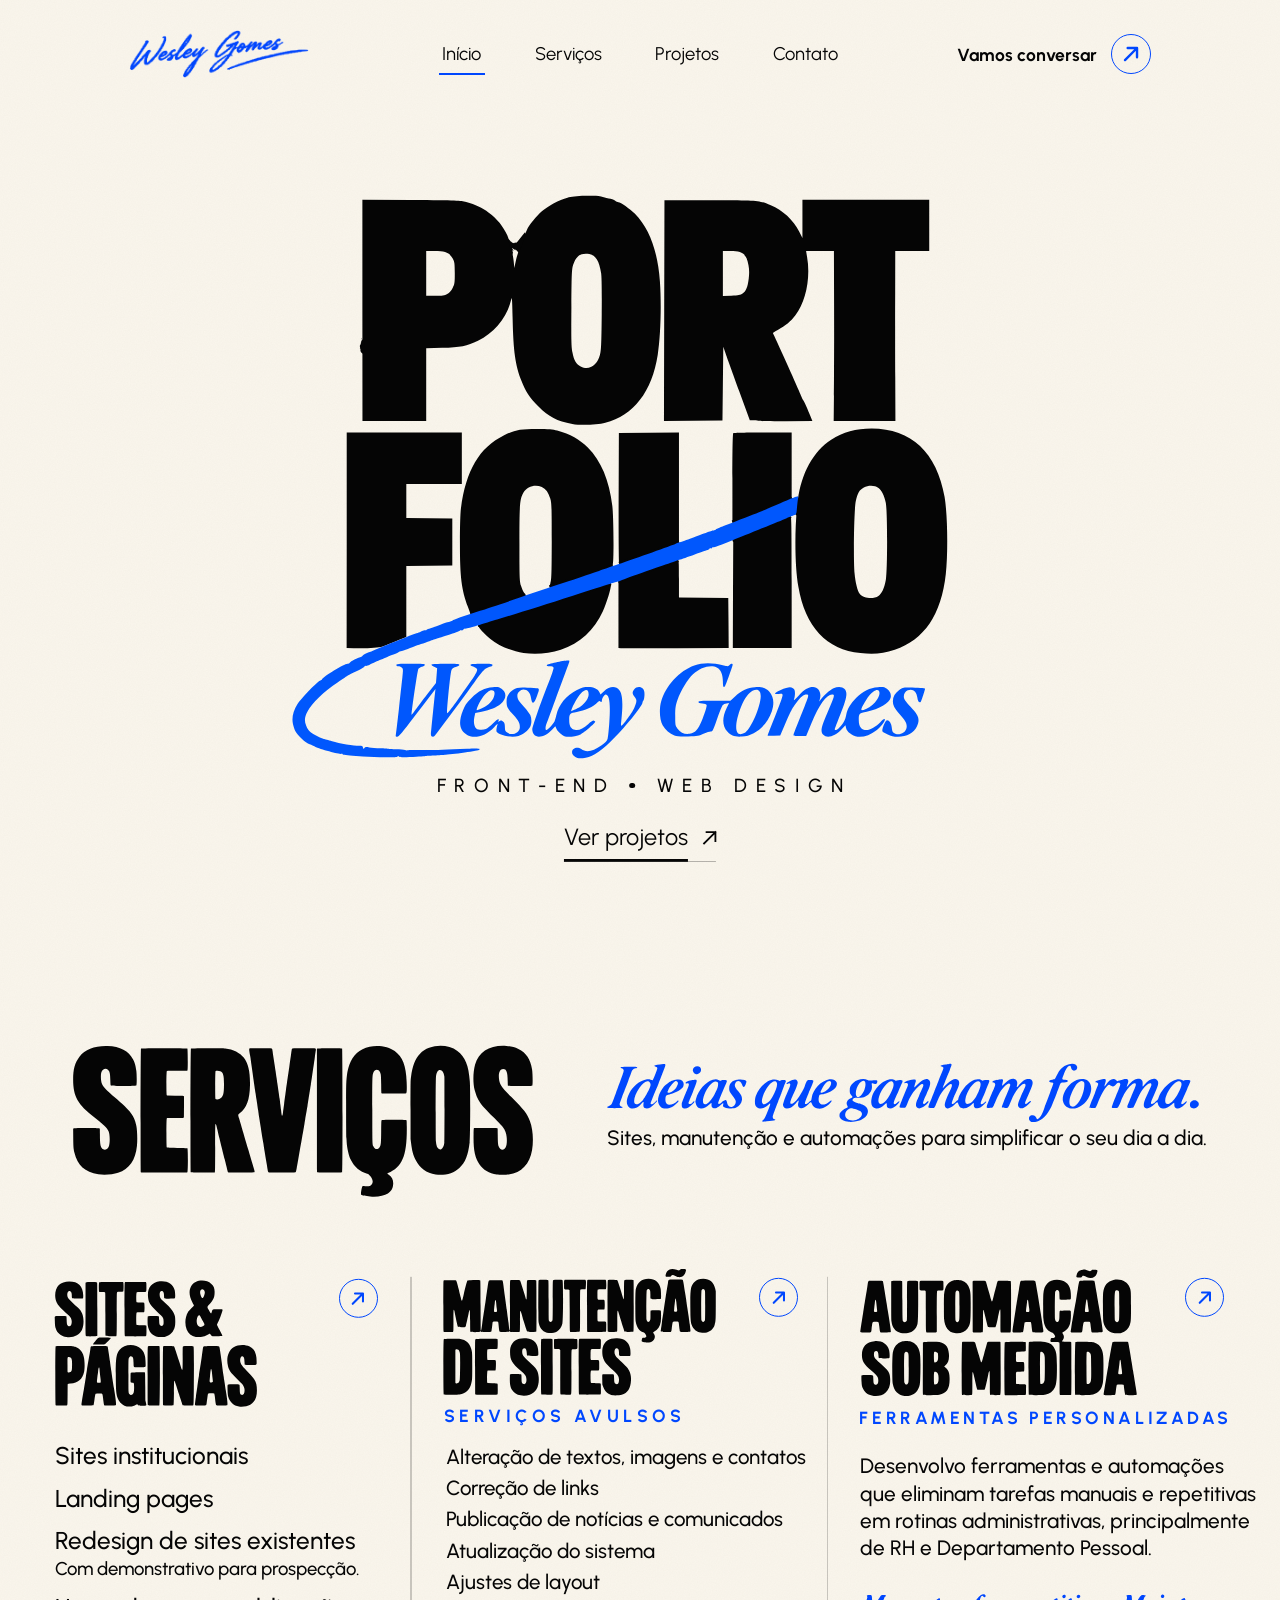
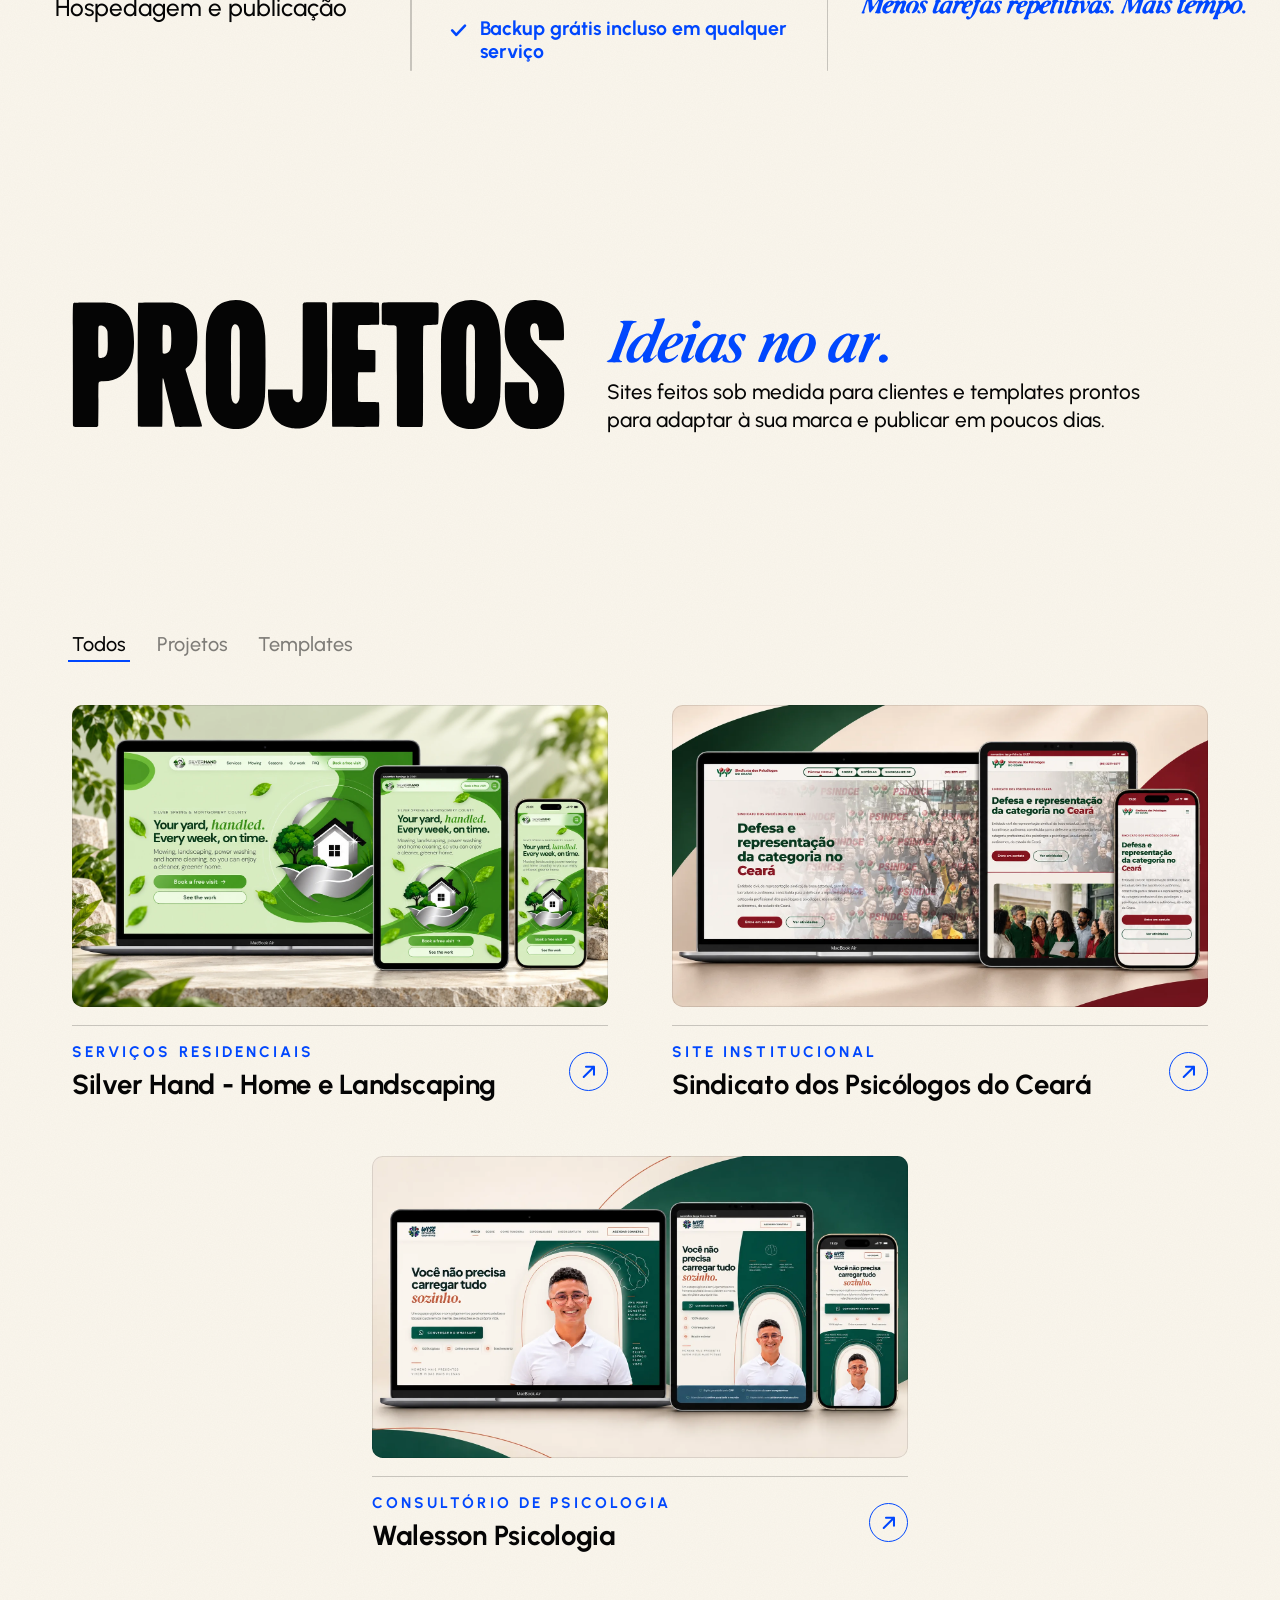
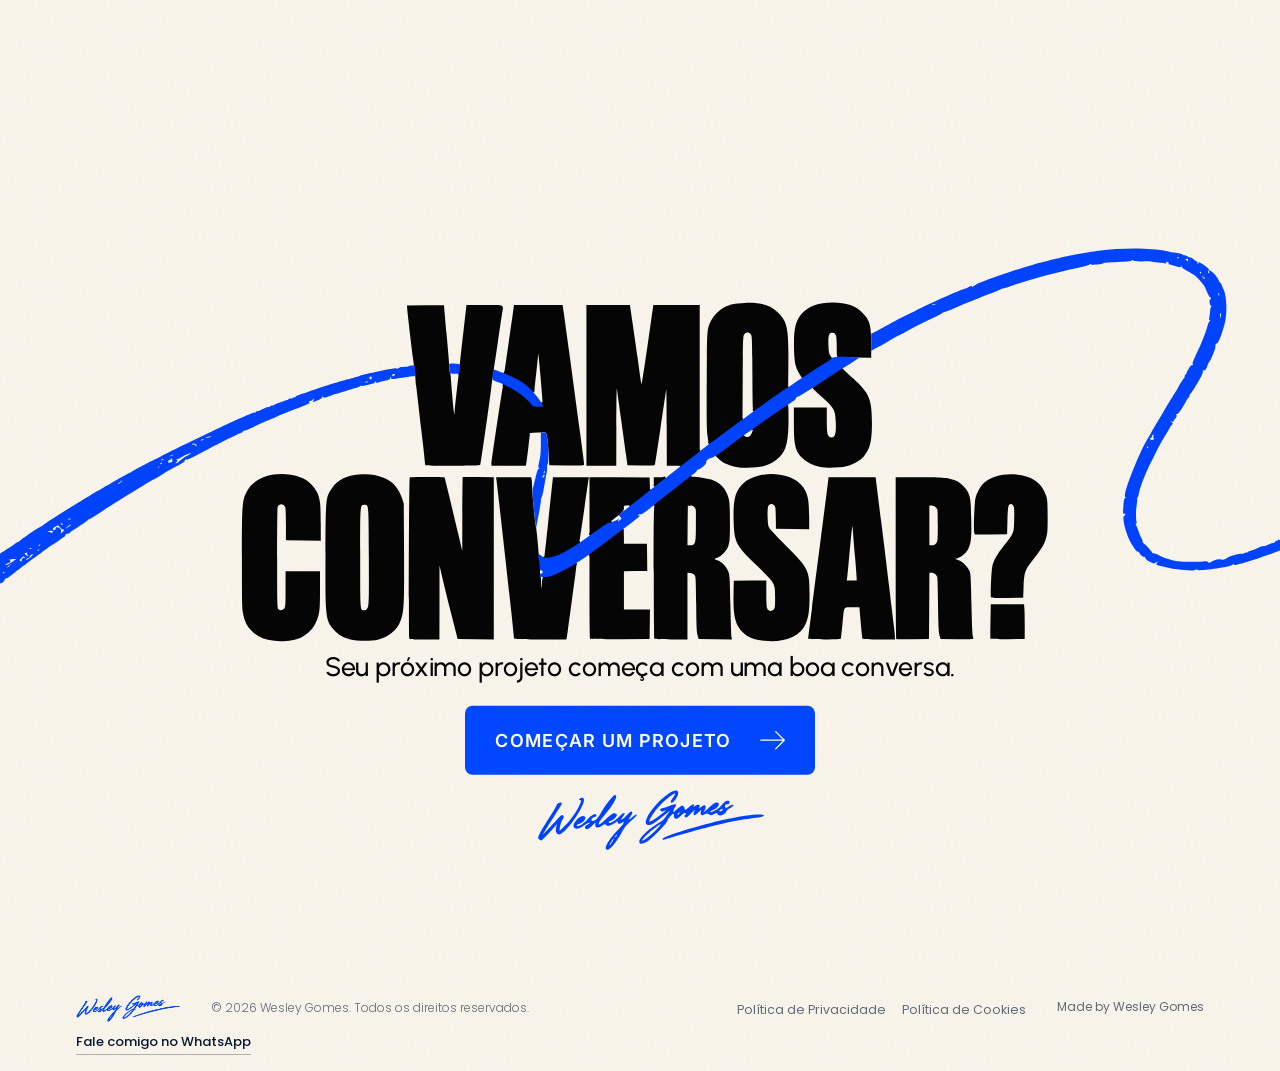
==== commit 664ae979: "Servicos: volta as cores padrao (papel, tinta preta e azul) Desfaz so a parte de cores do commit ant" ====
--- a/index.html
+++ b/index.html
@@ -286,9 +286,6 @@
      Safari/Mac/iPhone) e o grao fica num unico ::before do body, do
      topo ao fim da pagina — sem emenda entre as secoes. */
   html { background: #faf6ed; }
-  :root {
-    --grao: url("data:image/svg+xml,%3Csvg xmlns='http://www.w3.org/2000/svg' width='240' height='240'%3E%3Cfilter id='g'%3E%3CfeTurbulence type='fractalNoise' baseFrequency='.85' numOctaves='3' stitchTiles='stitch'/%3E%3CfeColorMatrix values='0 0 0 0 .35 0 0 0 0 .3 0 0 0 0 .22 0 0 0 .55 0'/%3E%3C/filter%3E%3Crect width='100%25' height='100%25' filter='url(%23g)'/%3E%3C/svg%3E");
-  }
   body {
     position: relative;         /* ancora do grao */
     overflow-x: hidden;
@@ -303,7 +300,7 @@
     inset: 0;
     z-index: -1;
     pointer-events: none;
-    background-image: var(--grao);
+    background-image: url("data:image/svg+xml,%3Csvg xmlns='http://www.w3.org/2000/svg' width='240' height='240'%3E%3Cfilter id='g'%3E%3CfeTurbulence type='fractalNoise' baseFrequency='.85' numOctaves='3' stitchTiles='stitch'/%3E%3CfeColorMatrix values='0 0 0 0 .35 0 0 0 0 .3 0 0 0 0 .22 0 0 0 .55 0'/%3E%3C/filter%3E%3Crect width='100%25' height='100%25' filter='url(%23g)'/%3E%3C/svg%3E");
     background-size: 240px 240px;
     mix-blend-mode: multiply;
     opacity: .09;
@@ -385,7 +382,7 @@
   .navbar--rolada .navbar-caixa {
     min-height: clamp(52px, 6.4svh, 68px);
     padding-top: 0;
-    background: rgba(250, 246, 237, .96);   /* quase opaco: continua papel tambem sobre o azul dos servicos */
+    background: rgba(250, 246, 237, .86);
     border-bottom-color: rgba(5, 5, 5, .08);
     -webkit-backdrop-filter: blur(16px);
     backdrop-filter: blur(16px);
@@ -1192,36 +1189,16 @@
      =============================================================== */
   .servicos {
     --nav-rolada: clamp(52px, 6.4svh, 68px);   /* altura da navbar encolhida */
-    /* CORES INVERTIDAS — o fundo e o azul do site e tudo por cima dele
-       (texto, titulos, frases em italico, onda, rotulos, check, icones
-       e fios) e o papel. As artes de assets/imagens/servicos/ ja vem
-       pintadas de papel (#FAF6ED). */
-    --servicos-tinta: var(--papel);
-    --servicos-fio: rgba(250, 246, 237, .32);
     position: relative;
     overflow: hidden;           /* corta a onda nas bordas da tela; */
     overflow: clip;             /* clip: nada rola a secao de lado */
     padding: calc(var(--nav-rolada) + clamp(28px, 7vw, 64px)) 0 clamp(40px, 9vw, 88px);
-    background: var(--azul);
-    color: var(--servicos-tinta);
+    color: var(--tinta);
     font-family: Urbanist, Arial, sans-serif;
     --servicos-peso: 500;       /* corpo do texto */
   }
-  /* O mesmo grao do papel, agora por cima do azul. */
-  .servicos::before {
-    content: "";
-    position: absolute;
-    inset: 0;
-    z-index: 0;
-    pointer-events: none;
-    background-image: var(--grao);
-    background-size: 240px 240px;
-    mix-blend-mode: multiply;
-    opacity: .09;
-  }
   .servicos-area {
     position: relative;
-    z-index: 1;                 /* acima do grao */
     container-type: inline-size;
   }
   .servicos-quadro {
@@ -1279,7 +1256,7 @@
     position: relative;
     padding: calc(44 * var(--u)) 0;
   }
-  .servico + .servico { border-top: 1px solid var(--servicos-fio); }
+  .servico + .servico { border-top: 1px solid rgba(5, 5, 5, .2); }
   .servico:last-child { padding-bottom: 0; }
 
   .servico--sites .servico-titulo img      { width: calc(266 * var(--u)); }
@@ -1296,9 +1273,9 @@
     place-items: center;
     width: max(40px, calc(51 * var(--u)));
     height: max(40px, calc(51 * var(--u)));
-    border: max(1.5px, calc(1.8 * var(--u))) solid var(--servicos-tinta);
+    border: max(1.5px, calc(1.8 * var(--u))) solid var(--azul);
     border-radius: 50%;
-    color: var(--servicos-tinta);
+    color: var(--azul);
     transition: background-color .2s ease, color .2s ease;
   }
   .servico-icone svg {
@@ -1307,11 +1284,11 @@
     overflow: visible;
     transition: transform .2s ease;
   }
-  .servico-icone:hover { background: var(--servicos-tinta); color: var(--azul); }
+  .servico-icone:hover { background: var(--azul); color: #fff; }
   .servico-icone:hover svg { transform: translate(8%, -8%); }
-  .servico-icone:focus-visible { outline: 2px solid var(--servicos-tinta); outline-offset: 4px; }
-
-  /* Rotulo espacado (SERVICOS AVULSOS...). */
+  .servico-icone:focus-visible { outline: 2px solid var(--azul); outline-offset: 4px; }
+
+  /* Rotulo azul espacado (SERVICOS AVULSOS...). */
   .servico-rotulo {
     margin-top: calc(14 * var(--u));
     font-weight: 700;
@@ -1319,7 +1296,7 @@
     line-height: 1;
     letter-spacing: .235em;
     text-transform: uppercase;
-    color: var(--servicos-tinta);
+    color: var(--azul);
   }
   /* o espacamento de cada rotulo e o da referencia */
   .servico--manutencao .servico-rotulo { letter-spacing: .252em; }
@@ -1348,7 +1325,7 @@
     line-height: calc(40.75 * var(--u));
   }
 
-  /* Backup gratis: check e texto em duas linhas. */
+  /* Backup gratis: check azul e texto em duas linhas. */
   .servico-nota {
     position: relative;
     max-width: calc(472 * var(--u));
@@ -1357,7 +1334,7 @@
     font-weight: 700;
     font-size: calc(25.5 * var(--u));
     line-height: calc(30 * var(--u));
-    color: var(--servicos-tinta);
+    color: var(--azul);
   }
   .servico-nota svg {
     position: absolute;
@@ -1441,7 +1418,7 @@
       top: calc(356 * var(--u));
       width: max(1px, calc(1.6 * var(--u)));
       height: calc(515 * var(--u));
-      background: var(--servicos-fio);
+      background: rgba(5, 5, 5, .2);
     }
     .servicos-grade::before { left: calc(536 * var(--u)); }
     .servicos-grade::after  { left: calc(1080.5 * var(--u)); }
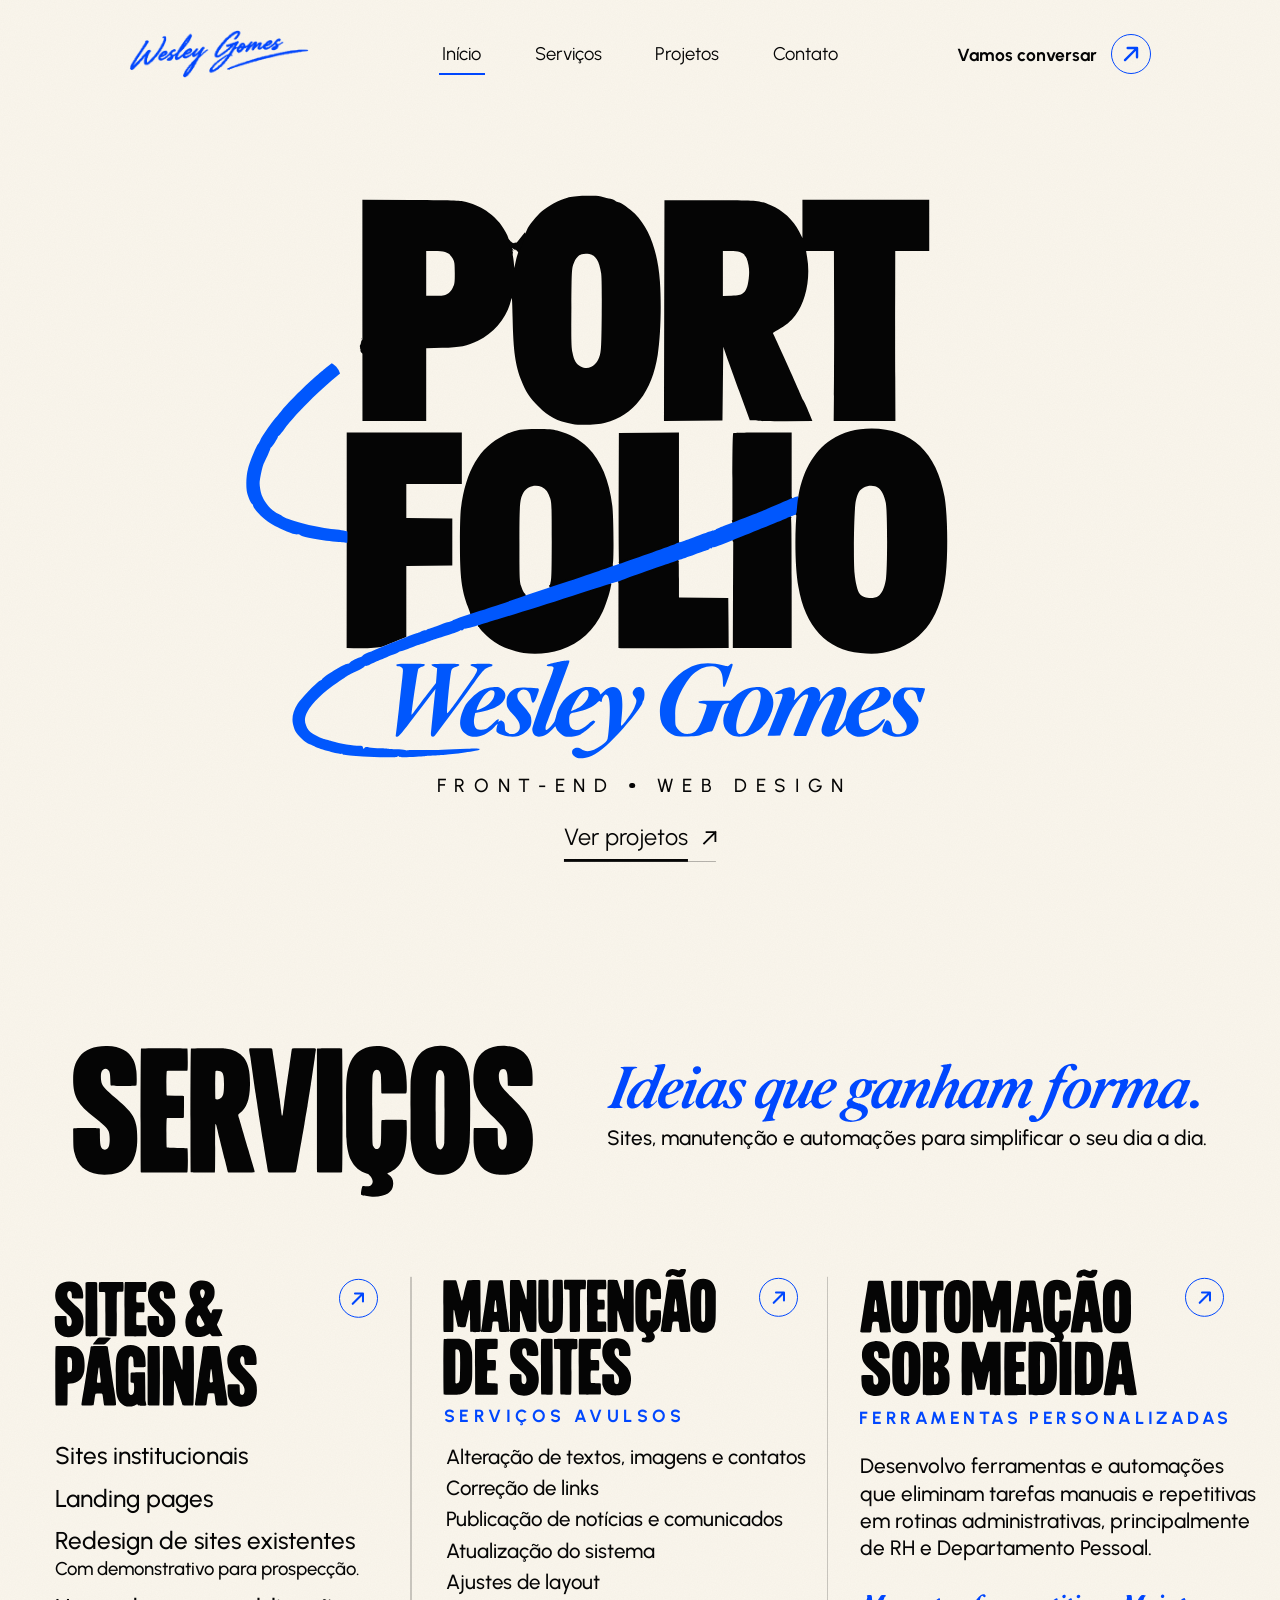
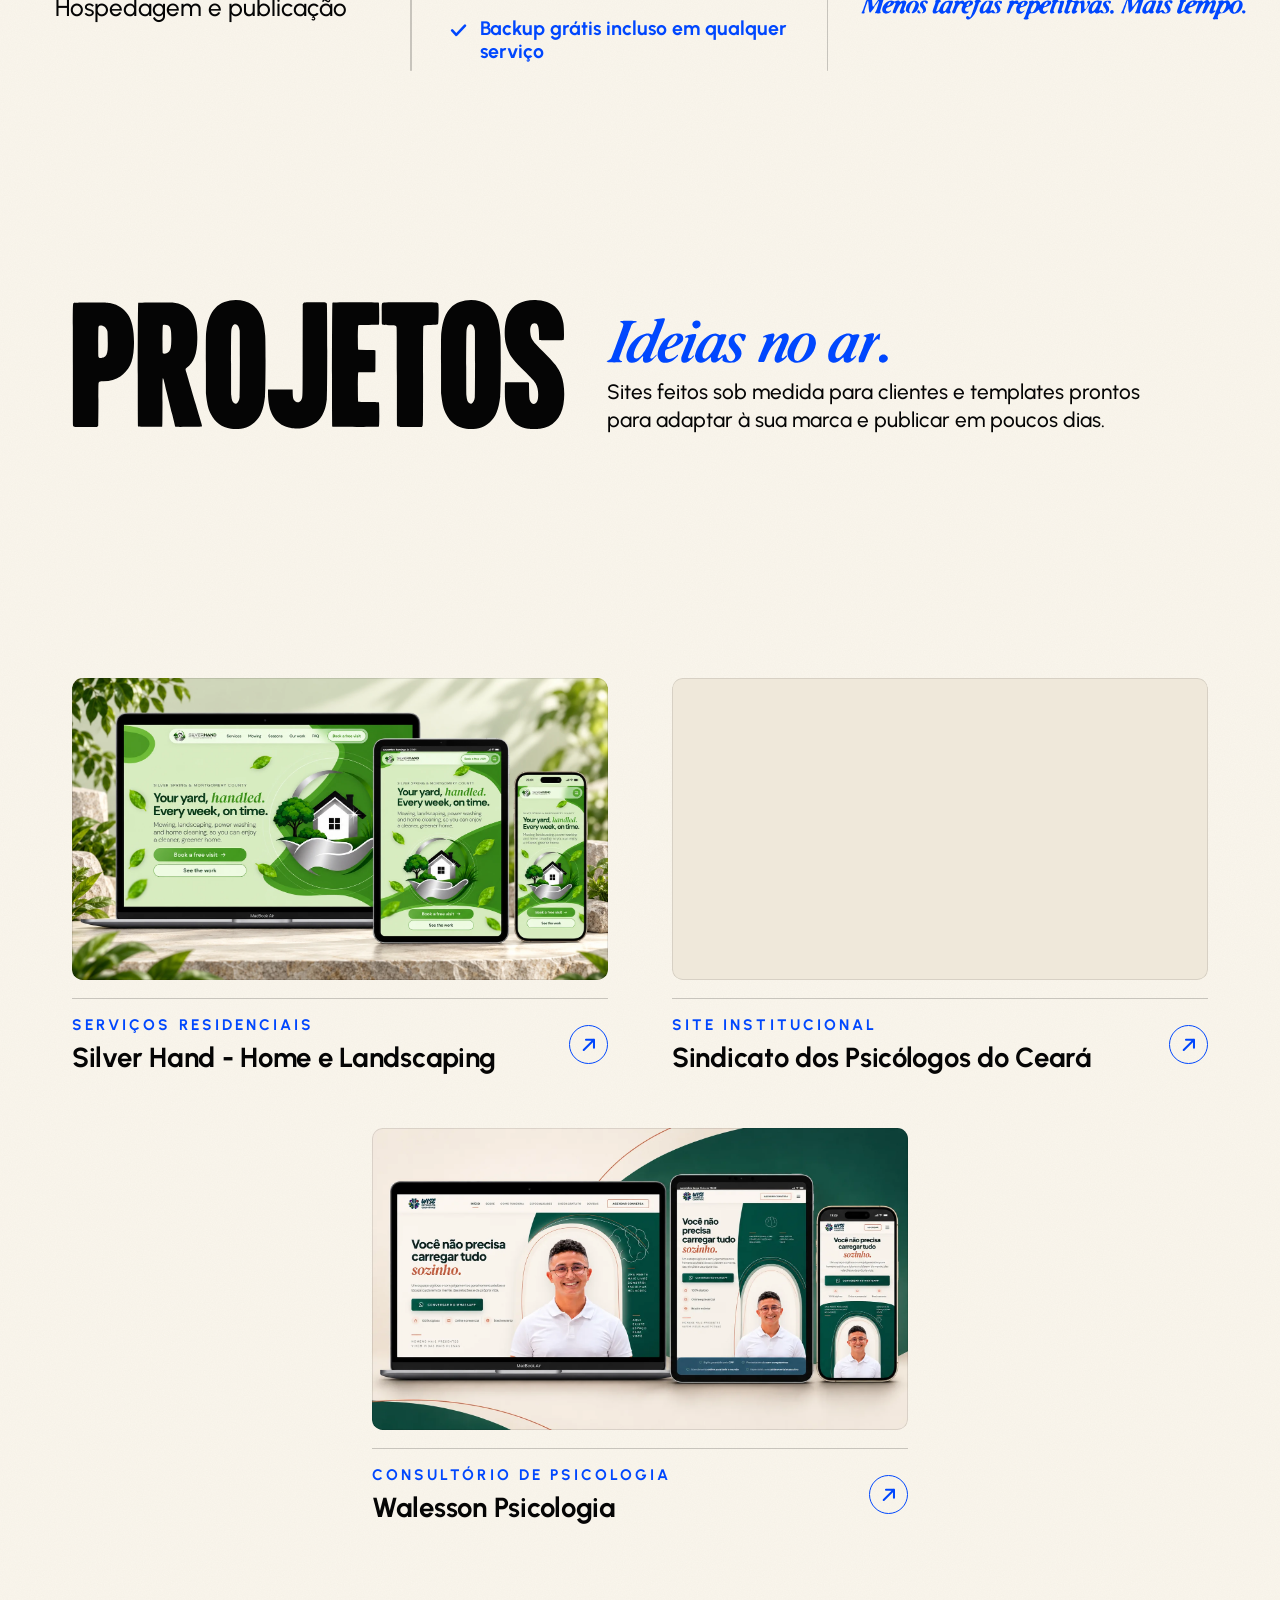
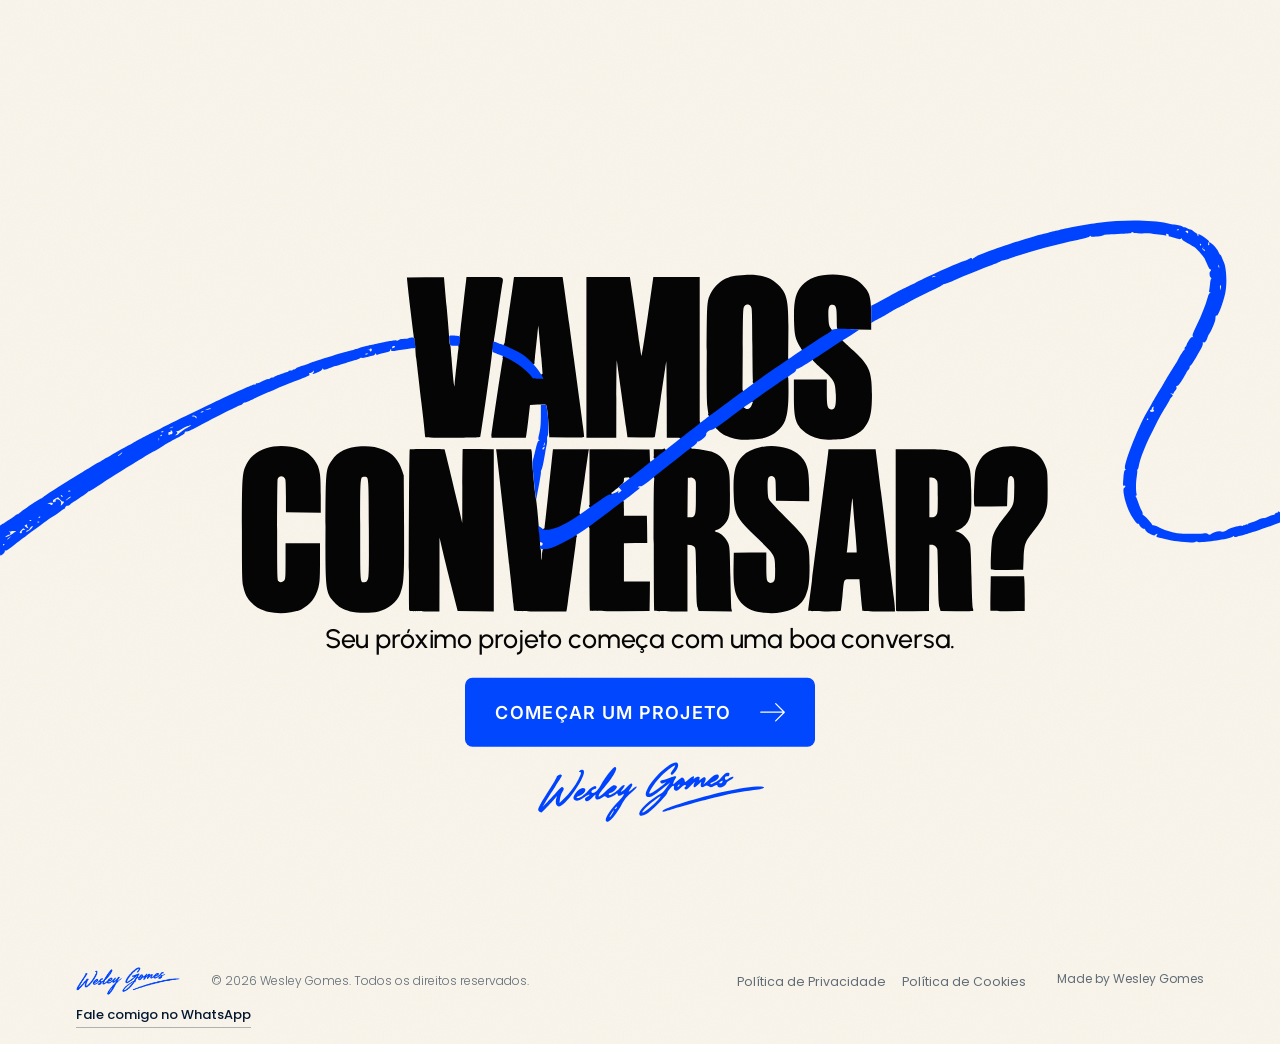
==== commit 339131da: "Projetos: remove os filtros (Todos, Projetos, Templates) Sai a barra de abas, o CSS dela, o script d" ====
--- a/index.html
+++ b/index.html
@@ -508,7 +508,7 @@
      sao artes vetoriais (assets/imagens/projetos/), montadas com as
      mesmas letras tracadas dos servicos; a linha azul e o mesmo pincel
      da onda dos servicos levado para um caminho novo (entra pela
-     direita, da um laco e termina numa seta que aponta os filtros). O
+     direita, da um laco e termina numa seta que aponta os projetos). O
      resto e texto em Urbanist, com a tinta preta e o azul do site.
 
      --u vale 1px da prancheta de 1672, com a mesma conta dos servicos:
@@ -559,7 +559,7 @@
   .projetos-sub br { display: none; }     /* as quebras valem so na prancheta */
 
   /* No retrato a linha tem arte propria, ja recortada: vai da seta (em
-     cima dos filtros) ate a borda direita da tela. */
+     cima dos cards) ate a borda direita da tela. */
   .projetos-cabecalho picture { display: block; }
   .projetos-linha {
     display: block;
@@ -572,45 +572,6 @@
   /* Antes de o script ligar a arte, a faixa fica reservada mas vazia. */
   .projetos-linha:not([src]) { visibility: hidden; }
 
-  /* FILTROS — abas com o sublinhado azul da navbar. O estado ativo vive
-     no aria-pressed, entao o leitor de tela e o CSS leem a mesma coisa. */
-  .portfolio-filtros {
-    display: flex;
-    flex-wrap: wrap;
-    gap: calc(14 * var(--u)) calc(40 * var(--u));
-    margin: calc(8 * var(--u)) 0 0;
-  }
-  .filtro {
-    position: relative;
-    padding: 0 0 calc(10 * var(--u));
-    border: 0;
-    background: none;
-    font: inherit;
-    font-weight: 500;
-    font-size: max(15px, calc(26 * var(--u)));
-    line-height: 1;
-    color: rgba(5, 5, 5, .5);
-    cursor: pointer;
-    transition: color .2s ease;
-  }
-  .filtro::after {
-    content: "";
-    position: absolute;
-    left: -.2em;
-    right: -.2em;
-    bottom: 0;
-    height: 2px;
-    background: var(--azul);
-    transform: scaleX(0);
-    transform-origin: left;
-    transition: transform .25s ease;
-  }
-  .filtro:hover,
-  .filtro[aria-pressed="true"] { color: var(--tinta); }
-  .filtro:hover::after,
-  .filtro[aria-pressed="true"]::after { transform: scaleX(1); }
-  .filtro:focus-visible { outline: 2px solid var(--azul); outline-offset: 6px; border-radius: 2px; }
-
   /* GRADE — 1 coluna no celular; 2 a partir de 701px (ver abaixo). */
   .portfolio-grade {
     --grade-espaco: calc(84 * var(--u));
@@ -620,7 +581,6 @@
     padding: 0;
     list-style: none;
   }
-  .cartao[hidden] { display: none; }
   /* --uc: 1px de um card de 700 (a largura dele na prancheta). A
      legenda acompanha a largura do proprio card, entao fica certa com 1
      ou 2 colunas, em qualquer tela. */
@@ -724,7 +684,7 @@
   }
 
   @media (prefers-reduced-motion: reduce) {
-    .filtro, .filtro::after, .cartao-imagem, .cartao-link, .cartao-link svg { transition: none; }
+    .cartao-imagem, .cartao-link, .cartao-link svg { transition: none; }
     .cartao:hover .cartao-imagem, .cartao:hover .cartao-link svg { transform: none; }
   }
 
@@ -780,7 +740,6 @@
       height: calc(261 * var(--u));
       aspect-ratio: auto;
     }
-    .portfolio-filtros { margin: 0 calc(94 * var(--u)); }
     .portfolio-grade { margin: calc(56 * var(--u)) calc(94 * var(--u)) 0; }
   }
 
@@ -1763,25 +1722,15 @@
           </picture>
         </header>
 
-        <!-- FILTROS — o valor de data-filtro casa com o data-categoria
-             dos cartoes; "todos" mostra a grade inteira. -->
-        <div class="portfolio-filtros" role="group" aria-label="Filtrar por tipo de trabalho">
-          <button class="filtro" type="button" data-filtro="todos" aria-pressed="true">Todos</button>
-          <button class="filtro" type="button" data-filtro="projeto" aria-pressed="false">Projetos</button>
-          <button class="filtro" type="button" data-filtro="template" aria-pressed="false">Templates</button>
-        </div>
-
         <!-- GRADE DE PROJETOS
-             data-categoria="projeto"  = site real, entregue para cliente
-             data-categoria="template" = modelo pronto para personalizar
              Para publicar um item novo, copie um <li> inteiro e troque a
              capa (assets/imagens/capas/, de preferencia mockup 1672 x 941),
-             o alt, o rotulo azul (o tipo do site), o titulo, o link (e o
-             aria-label dele) e o data-categoria. -->
+             o alt, o rotulo azul (o tipo do site), o titulo e o link (e o
+             aria-label dele). -->
         <ul class="portfolio-grade">
 
         <!-- Silver Hand: falta o endereco do site (href="#"). -->
-        <li class="cartao" data-categoria="projeto">
+        <li class="cartao">
           <figure class="cartao-figura">
             <img class="cartao-imagem" src="assets/imagens/capas/silverhand-mockup-macbook-iphone.webp" alt="Mockup do site da Silver Hand - Home e Landscaping em MacBook, iPad e iPhone"
                  width="1672" height="941" loading="lazy" decoding="async">
@@ -1797,7 +1746,7 @@
           </div>
         </li>
 
-        <li class="cartao" data-categoria="projeto">
+        <li class="cartao">
           <figure class="cartao-figura">
             <img class="cartao-imagem" src="assets/imagens/capas/psindce-mockup-macbook-iphone.webp" alt="Mockup do site do Sindicato dos Psicólogos do Ceará em MacBook, iPad e iPhone"
                  width="1672" height="941" loading="lazy" decoding="async">
@@ -1813,7 +1762,7 @@
           </div>
         </li>
 
-        <li class="cartao" data-categoria="projeto">
+        <li class="cartao">
           <figure class="cartao-figura">
             <img class="cartao-imagem" src="assets/imagens/capas/wise-mockup-macbook-iphone.webp" alt="Mockup do site Walesson Psicologia em MacBook, iPad e iPhone"
                  width="1672" height="941" loading="lazy" decoding="async">
@@ -2005,33 +1954,6 @@
   })();
 
   /* -----------------------------------------------------------------
-     FILTROS DO PORTFOLIO
-     Um unico listener na barra (delegacao): o botao clicado vira o
-     ativo e cada cartao e mostrado ou escondido pelo atributo hidden,
-     que o CSS ja trata. Sem JS os cartoes continuam todos visiveis.
-     ----------------------------------------------------------------- */
-  (function filtros() {
-    var barra = document.querySelector('.portfolio-filtros');
-    if (!barra) return;
-
-    var botoes = barra.querySelectorAll('.filtro');
-    var cartoes = document.querySelectorAll('.portfolio-grade .cartao');
-
-    barra.addEventListener('click', function (evento) {
-      var botao = evento.target.closest('.filtro');
-      if (!botao) return;
-
-      var alvo = botao.dataset.filtro;
-      botoes.forEach(function (b) {
-        b.setAttribute('aria-pressed', String(b === botao));
-      });
-      cartoes.forEach(function (cartao) {
-        cartao.hidden = alvo !== 'todos' && cartao.dataset.categoria !== alvo;
-      });
-    });
-  })();
-
-  /* -----------------------------------------------------------------
      NAVBAR
      Duas coisas, medidas no rAF (uma vez por quadro de scroll):
        - .navbar--rolada: fora do topo da pagina a barra ganha o fundo
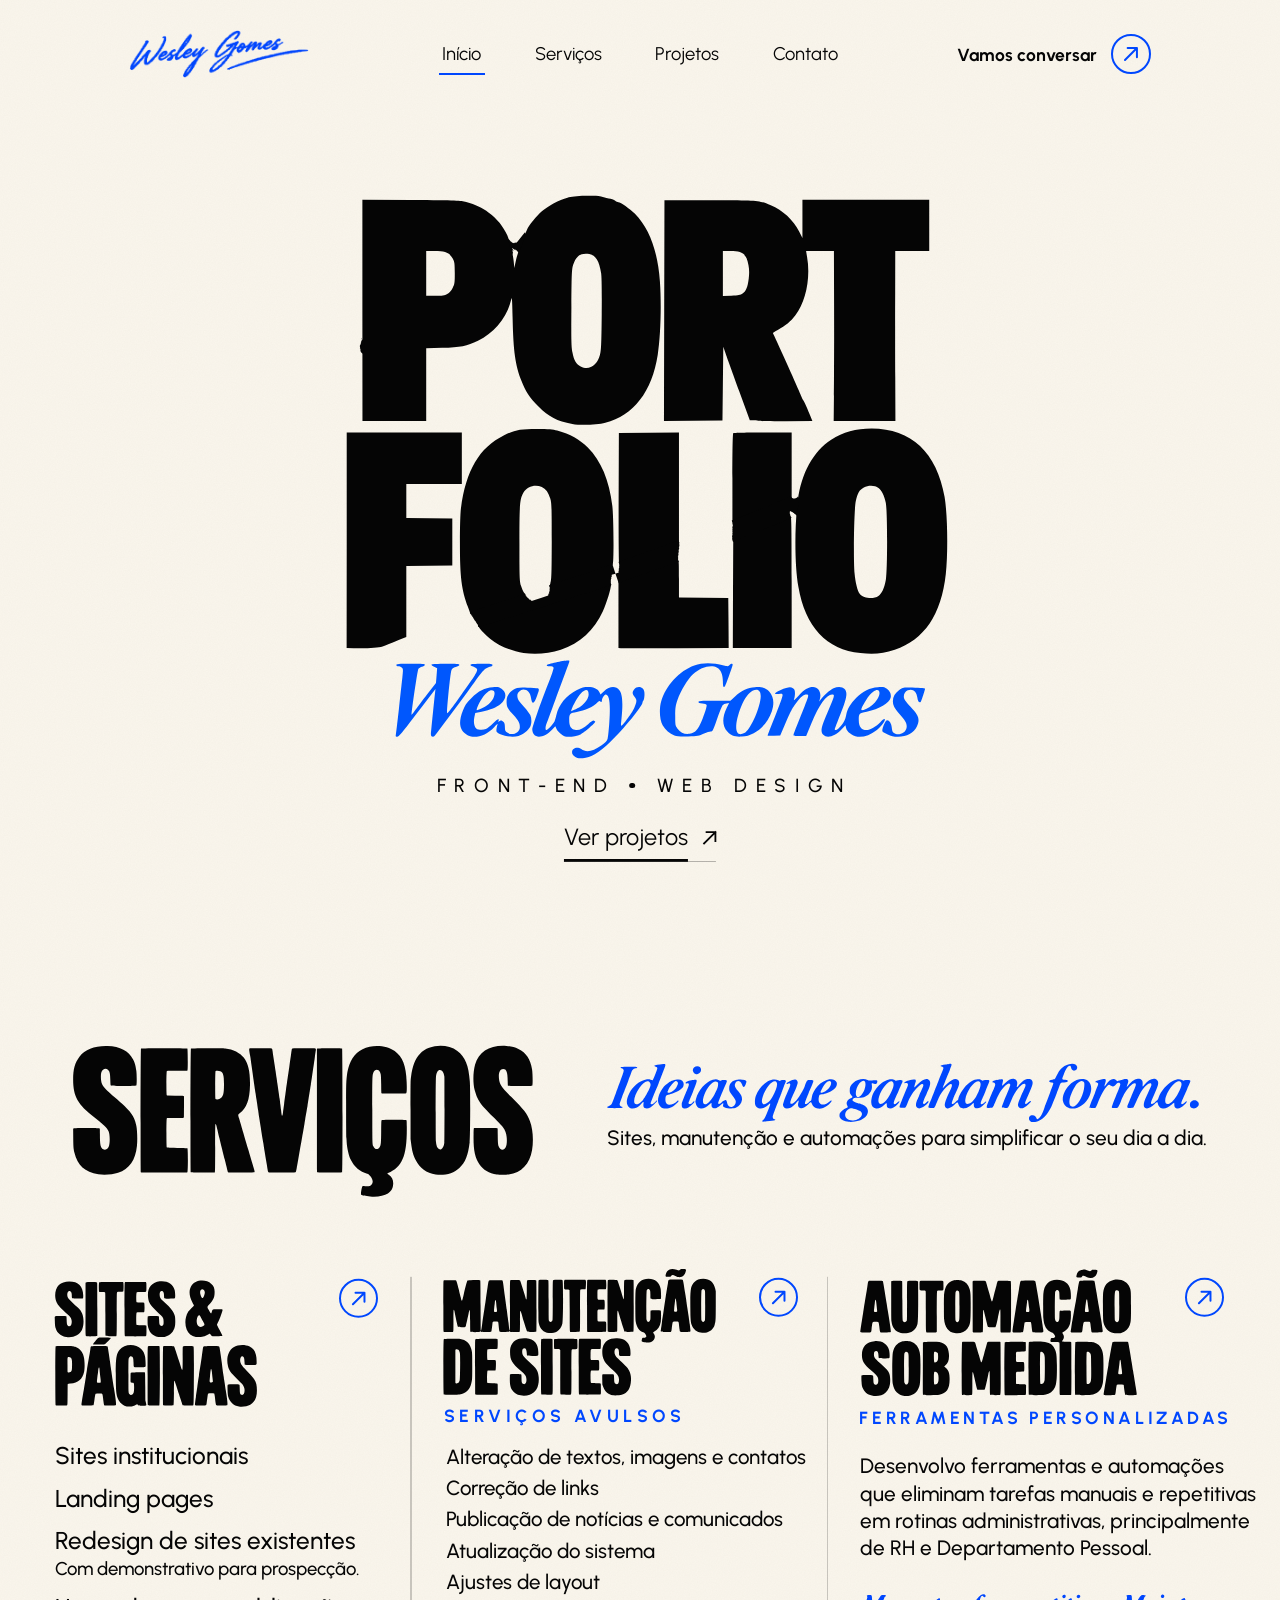
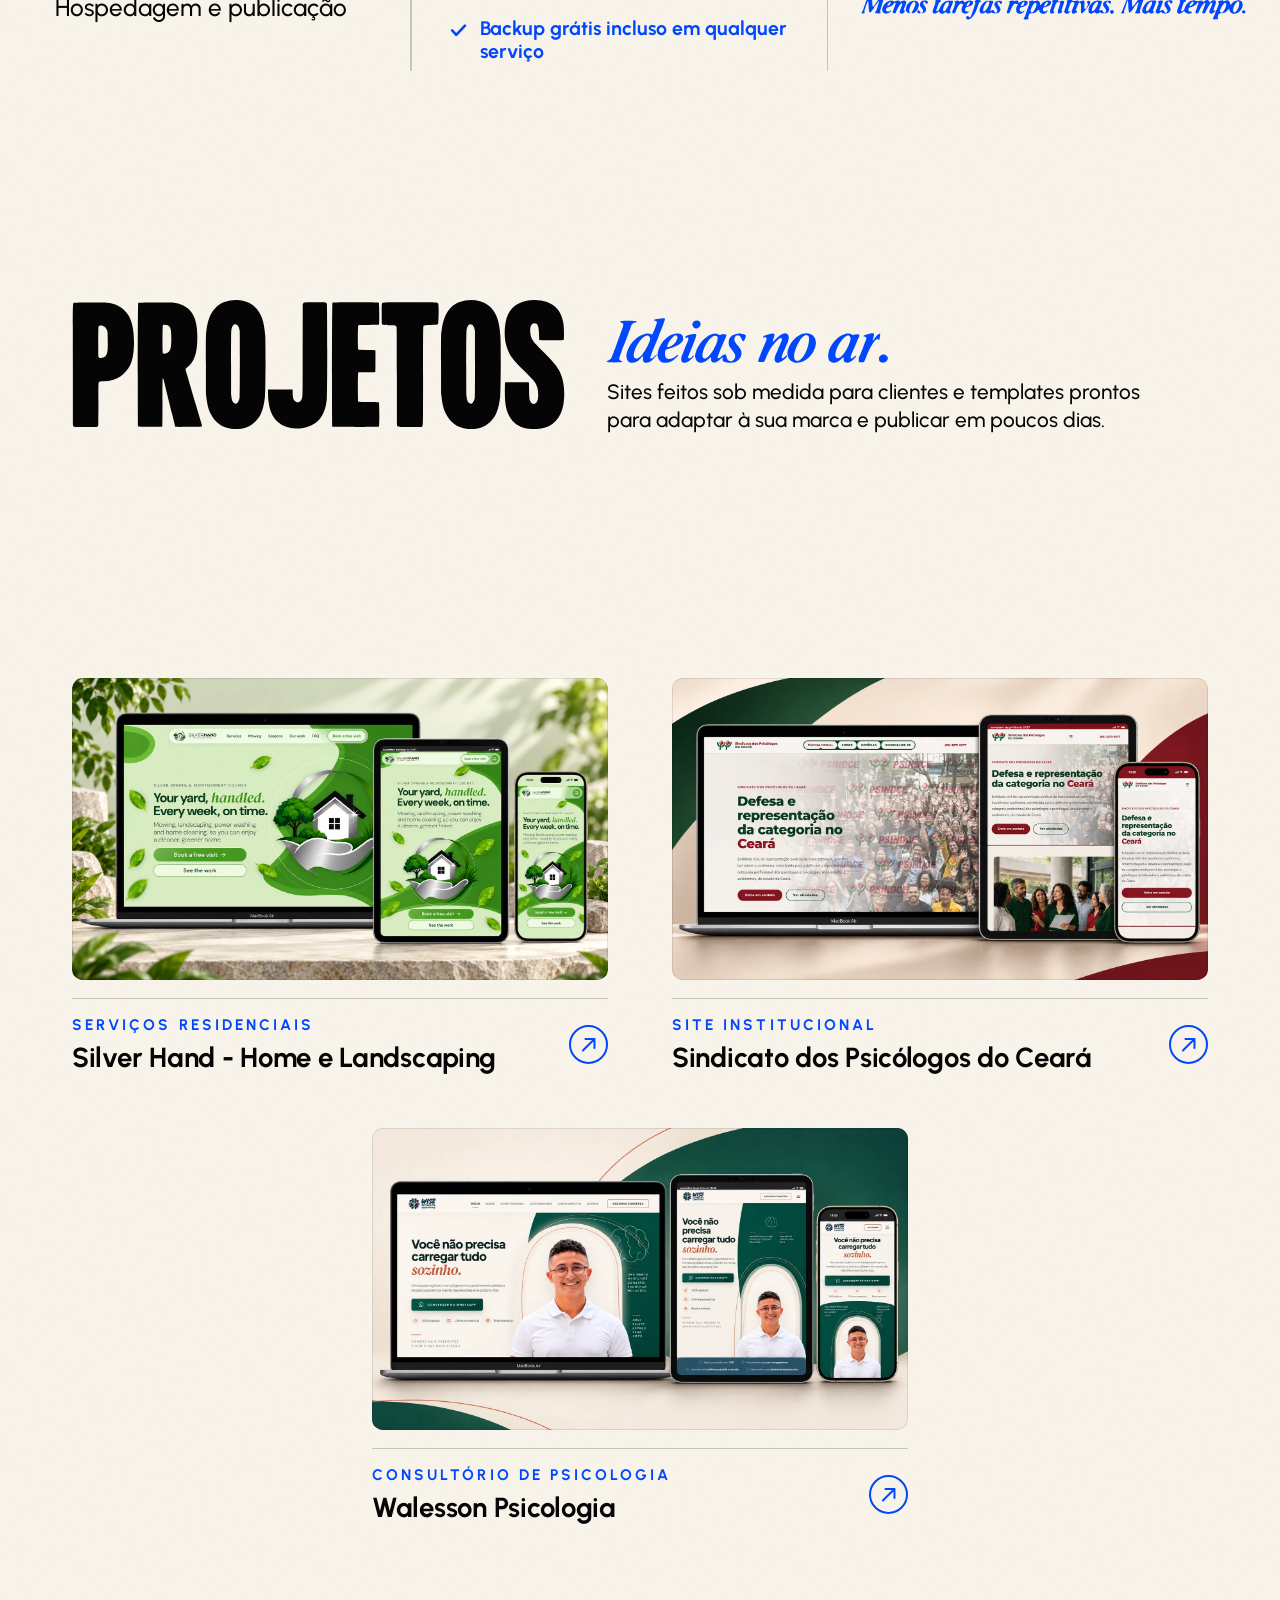
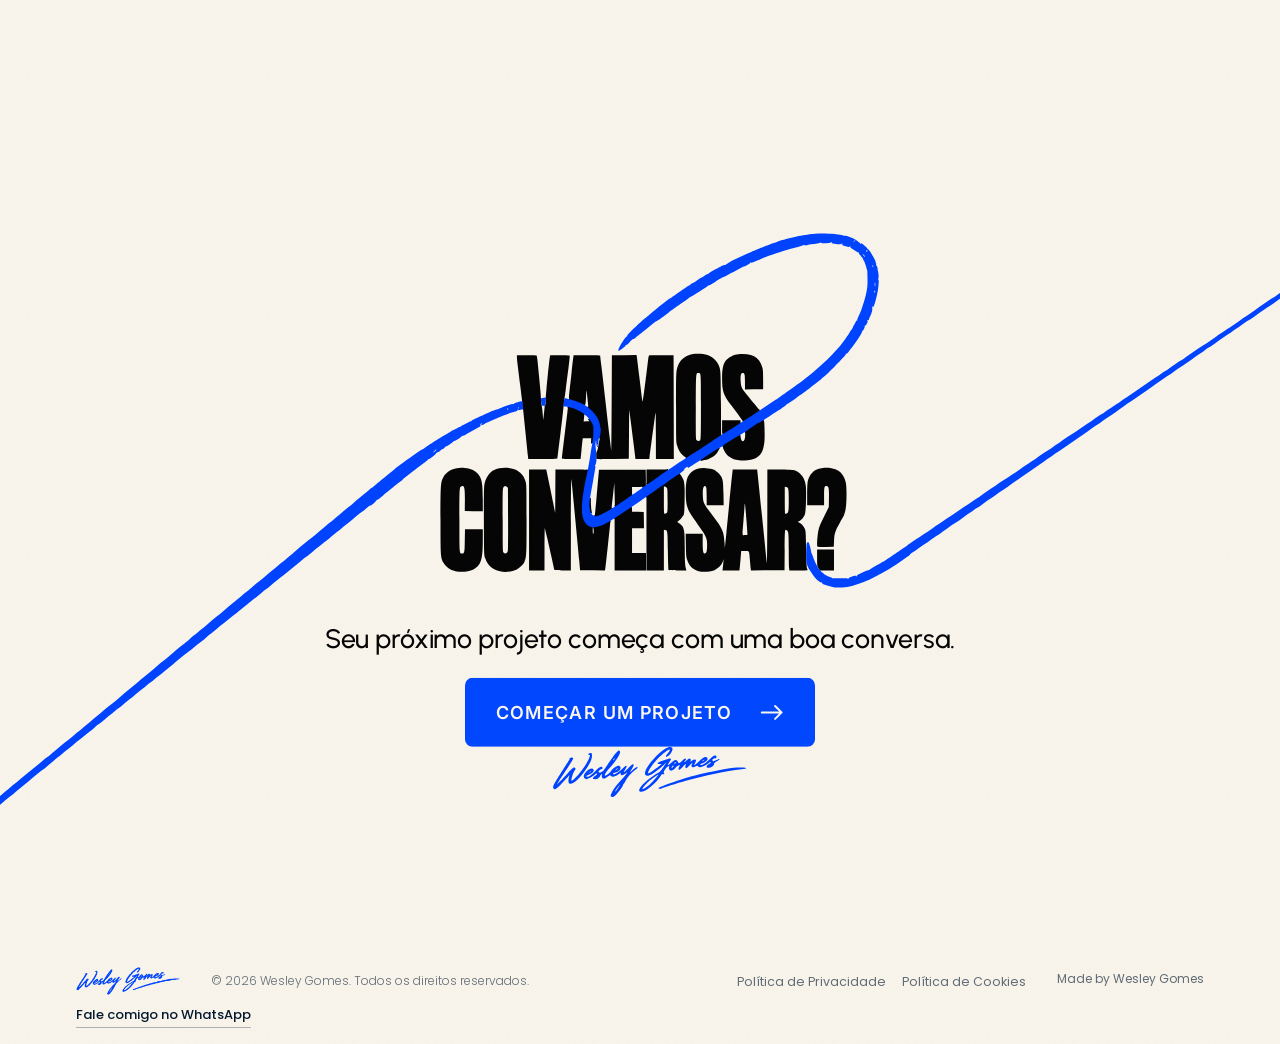
==== commit 7c648935: "Botoes azuis: um sistema so, com anel firme, gota e troca de setas - .botao-seta (contato da navbar," ====
--- a/index.html
+++ b/index.html
@@ -336,6 +336,95 @@
   }
 
   /* ===============================================================
+     BOTOES AZUIS — um sistema so para todos eles:
+       - .botao-seta: o circulo azul vazado com a seta (o contato da
+         navbar, os tres servicos e os cards dos projetos). Cada um so
+         define o tamanho (--tam) e o lugar; o visual e o movimento sao
+         daqui;
+       - .cta-botao: o botao cheio da CTA (ver CTA, mais abaixo).
+     Regras comuns:
+       - anel e traco da seta com a mesma espessura (--anel); a seta usa
+         vector-effect: non-scaling-stroke, entao o peso e o mesmo em
+         qualquer tamanho de botao;
+       - hover (ou foco pelo teclado): o azul enche o circulo como uma
+         gota que cresce do centro, e a seta sai pela diagonal enquanto
+         outra igual entra pelo lado oposto. No botao cheio, um azul mais fundo varre da
+         esquerda para a direita e a seta troca na horizontal;
+       - hover so com mouse (@media (hover: hover)), para o efeito nao
+         ficar preso depois de um toque; no toque, um leve afundar;
+       - com movimento reduzido, so a cor muda.
+     =============================================================== */
+  :root {
+    --azul-fundo: #0034c9;                      /* o azul do hover do botao cheio */
+    --curva-botao: cubic-bezier(.65, 0, .35, 1);
+  }
+  .botao-seta {
+    --anel: 2px;
+    display: grid;
+    place-items: center;
+    flex: 0 0 auto;
+    width: var(--tam);
+    height: var(--tam);
+    border: var(--anel) solid var(--azul);
+    border-radius: 50%;
+    overflow: hidden;             /* a seta que sai some no anel */
+    color: var(--azul);
+    /* a gota: um disco azul centrado, de tamanho zero ate acender */
+    background: radial-gradient(circle closest-side, var(--azul) calc(100% - 1px), transparent) center / 0% 0% no-repeat;
+    transition: background-size .45s var(--curva-botao), color .3s ease, transform .2s ease;
+  }
+  .botao-seta svg {
+    width: 44%;
+    height: 44%;
+    overflow: visible;
+  }
+  .botao-seta path,
+  .cta-botao-seta path {
+    fill: none;
+    stroke: currentColor;
+    stroke-width: var(--anel, 2px);
+    stroke-linecap: round;
+    stroke-linejoin: round;
+    vector-effect: non-scaling-stroke;
+    transition: transform .5s var(--curva-botao);
+  }
+  .botao-seta .seta-entra { transform: translate(-20px, 20px); }
+
+  /* aceso: o circulo cheio de azul e a seta em papel */
+  .navbar-botao:focus-visible .botao-seta,
+  .botao-seta:focus-visible {
+    color: var(--papel);
+    background-size: 104% 104%;
+  }
+  @media (hover: hover) {
+    :is(.navbar-botao, .cartao):hover .botao-seta,
+    .botao-seta:hover {
+      color: var(--papel);
+      background-size: 104% 104%;
+    }
+  }
+  /* a troca de setas */
+  @media (prefers-reduced-motion: no-preference) {
+    .navbar-botao:focus-visible .seta-sai,
+    .botao-seta:focus-visible .seta-sai { transform: translate(20px, -20px); }
+    .navbar-botao:focus-visible .seta-entra,
+    .botao-seta:focus-visible .seta-entra { transform: none; }
+  }
+  @media (hover: hover) and (prefers-reduced-motion: no-preference) {
+    :is(.navbar-botao, .cartao):hover .seta-sai,
+    .botao-seta:hover .seta-sai { transform: translate(20px, -20px); }
+    :is(.navbar-botao, .cartao):hover .seta-entra,
+    .botao-seta:hover .seta-entra { transform: none; }
+  }
+  /* afundar no toque. O link dos cards fica de fora: um transform nele
+     prenderia o ::after esticado (que cobre o card) dentro do circulo. */
+  .navbar-botao:active .botao-seta,
+  .servico-icone:active { transform: scale(.93); }
+  @media (prefers-reduced-motion: reduce) {
+    .botao-seta, .botao-seta path, .cta-botao-seta path { transition: none; }
+  }
+
+  /* ===============================================================
      NAVBAR — fixa no topo, em linha unica como na arte da hero:
      marca a esquerda, links no centro da pagina e "Vamos conversar"
      a direita. Sem caixa nem pilula: so texto sobre o papel.
@@ -437,7 +526,7 @@
   .navbar-link:hover::after,
   .navbar-link[aria-current="true"]::after { transform: scaleX(1); }
 
-  /* CONTATO — texto + seta num circulo azul vazado. */
+  /* CONTATO — texto + seta num circulo azul vazado (ver BOTOES AZUIS). */
   .navbar-botao {
     justify-self: end;
     display: inline-flex;
@@ -449,31 +538,14 @@
     text-decoration: none;
     color: inherit;
   }
-  .navbar-botao-icone {
-    display: grid;
-    place-items: center;
-    flex: 0 0 auto;
-    width: var(--nav-icone);
-    height: var(--nav-icone);
-    border: max(1.5px, .1em) solid var(--azul);
-    border-radius: 50%;
-    color: var(--azul);
-    transition: background-color .2s ease, color .2s ease;
-  }
-  .navbar-botao-icone svg {
-    width: 42%;
-    height: 42%;
-    overflow: visible;
-    transition: transform .2s ease;
-  }
-  .navbar-botao:hover .navbar-botao-icone { background: var(--azul); color: #fff; }
-  .navbar-botao:hover .navbar-botao-icone svg { transform: translate(8%, -8%); }
+  .navbar-botao-icone { --tam: var(--nav-icone); }
 
   .navbar a:focus-visible { outline: 2px solid var(--azul); outline-offset: 4px; border-radius: 2px; }
 
   /* Telefones: com o corpo do texto no piso (os max() acima) a linha
      inteira nao cabe — o contato vira so o circulo com a seta, um
-     pouco maior para o toque. Abaixo de 360px os links tambem saem. */
+     pouco maior para o toque (e com 5px de folga em volta, a area de
+     toque chega a 44px). Abaixo de 360px os links tambem saem. */
   @media (max-width: 480px) {
     .navbar-botao-texto {
       position: absolute;
@@ -483,7 +555,8 @@
       clip-path: inset(50%);
       white-space: nowrap;
     }
-    .navbar-botao-icone { width: 34px; height: 34px; border-width: 1.5px; }
+    .navbar-botao { padding: 5px; margin: -5px; }
+    .navbar-botao-icone { --tam: 34px; }
   }
   @media (max-width: 359px) {
     .navbar-caixa { grid-template-columns: 1fr auto; }
@@ -497,8 +570,7 @@
   }
 
   @media (prefers-reduced-motion: reduce) {
-    .navbar-caixa, .navbar-link::after, .navbar-marca img,
-    .navbar-botao-icone, .navbar-botao-icone svg { transition: none; }
+    .navbar-caixa, .navbar-link::after, .navbar-marca img { transition: none; }
     .navbar-marca:hover img { transform: none; }
   }
 
@@ -647,23 +719,11 @@
     line-height: 1.15;
     letter-spacing: -.01em;
   }
+  /* a seta no circulo (ver BOTOES AZUIS); acende com o card inteiro */
   .cartao-link {
+    --tam: max(38px, calc(51 * var(--uc)));
     grid-column: 2;
     grid-row: 1 / span 2;
-    display: grid;
-    place-items: center;
-    width: max(38px, calc(51 * var(--uc)));
-    height: max(38px, calc(51 * var(--uc)));
-    border: max(1.5px, calc(1.8 * var(--uc))) solid var(--azul);
-    border-radius: 50%;
-    color: var(--azul);
-    transition: background-color .2s ease, color .2s ease;
-  }
-  .cartao-link svg {
-    width: 37%;
-    height: 37%;
-    overflow: visible;
-    transition: transform .2s ease;
   }
   /* Link esticado: o pseudo-elemento cobre o cartao inteiro, entao
      capa e titulo tambem abrem o projeto. O <a> continua sendo o unico
@@ -674,8 +734,6 @@
     inset: 0;
     cursor: pointer;
   }
-  .cartao:hover .cartao-link { background: var(--azul); color: #fff; }
-  .cartao:hover .cartao-link svg { transform: translate(8%, -8%); }
   .cartao-link:focus-visible { outline: none; }
   .cartao:has(.cartao-link:focus-visible) {
     outline: 2px solid var(--azul);
@@ -684,8 +742,8 @@
   }
 
   @media (prefers-reduced-motion: reduce) {
-    .cartao-imagem, .cartao-link, .cartao-link svg { transition: none; }
-    .cartao:hover .cartao-imagem, .cartao:hover .cartao-link svg { transform: none; }
+    .cartao-imagem { transition: none; }
+    .cartao:hover .cartao-imagem { transform: none; }
   }
 
   /* CARDS GRANDES — desktop e tablet (a partir de 701px, o mesmo corte
@@ -1080,29 +1138,52 @@
     text-transform: uppercase;
     white-space: nowrap;
     text-decoration: none;
-    color: #fff;
-    background: var(--azul);
+    color: var(--papel);
+    /* o azul mais fundo do hover entra como uma faixa que cresce da
+       esquerda (ver BOTOES AZUIS) */
+    background-color: var(--azul);
+    background-image: linear-gradient(var(--azul-fundo), var(--azul-fundo));
+    background-repeat: no-repeat;
+    background-position: left center;
+    background-size: 0% 100%;
     border-radius: .42em;
-    transition: transform .2s ease, box-shadow .2s ease, background-color .2s ease;
-  }
-  .cta-botao svg {
+    transition: background-size .5s var(--curva-botao), transform .2s ease;
+  }
+  /* a seta: o recorte esconde a que sai e a que entra */
+  .cta-botao-seta {
     flex: 0 0 auto;
-    width: 1.4em;
-    height: 1.05em;
+    display: block;
+    width: 1.35em;
+    height: .96em;
+    overflow: hidden;
+  }
+  .cta-botao-seta svg {
+    display: block;
+    width: 100%;
+    height: 100%;
     overflow: visible;
-    transition: transform .2s ease;
-  }
-  .cta-botao:hover {
-    transform: translateY(-2px);
-    background-color: #0039d6;
-    box-shadow: 0 12px 28px rgba(0, 71, 254, .28);
-  }
-  .cta-botao:hover svg { transform: translateX(.25em); }
-  .cta-botao:focus-visible { outline: 2px solid var(--azul); outline-offset: 4px; }
+  }
+  .cta-botao-seta .seta-entra { transform: translateX(-32px); }
+  .cta-botao:focus-visible {
+    outline: 2px solid var(--azul);
+    outline-offset: 4px;
+    background-size: 100% 100%;
+  }
+  @media (hover: hover) {
+    .cta-botao:hover { background-size: 100% 100%; }
+  }
+  @media (prefers-reduced-motion: no-preference) {
+    .cta-botao:focus-visible .seta-sai { transform: translateX(32px); }
+    .cta-botao:focus-visible .seta-entra { transform: none; }
+  }
+  @media (hover: hover) and (prefers-reduced-motion: no-preference) {
+    .cta-botao:hover .seta-sai { transform: translateX(32px); }
+    .cta-botao:hover .seta-entra { transform: none; }
+  }
+  .cta-botao:active { transform: scale(.98); }
 
   @media (prefers-reduced-motion: reduce) {
-    .cta-botao, .cta-botao svg { transition: none; }
-    .cta-botao:hover { transform: none; }
+    .cta-botao { transition: none; }
   }
 
   /* A arte da CTA surge do mesmo jeito que a da hero, quando a secao
@@ -1222,29 +1303,14 @@
   .servico--manutencao .servico-titulo img { width: calc(360 * var(--u)); }
   .servico--automacao .servico-titulo img  { width: calc(364 * var(--u)); }
 
-  /* Seta no circulo azul vazado: a mesma da navbar. Leva ao WhatsApp
-     com a mensagem do servico. */
+  /* Seta no circulo azul vazado, a mesma da navbar (ver BOTOES
+     AZUIS). Leva ao WhatsApp com a mensagem do servico. */
   .servico-icone {
+    --tam: max(40px, calc(51 * var(--u)));
     position: absolute;
     top: calc(44 * var(--u));
     right: 0;
-    display: grid;
-    place-items: center;
-    width: max(40px, calc(51 * var(--u)));
-    height: max(40px, calc(51 * var(--u)));
-    border: max(1.5px, calc(1.8 * var(--u))) solid var(--azul);
-    border-radius: 50%;
-    color: var(--azul);
-    transition: background-color .2s ease, color .2s ease;
-  }
-  .servico-icone svg {
-    width: 37%;
-    height: 37%;
-    overflow: visible;
-    transition: transform .2s ease;
-  }
-  .servico-icone:hover { background: var(--azul); color: #fff; }
-  .servico-icone:hover svg { transform: translate(8%, -8%); }
+  }
   .servico-icone:focus-visible { outline: 2px solid var(--azul); outline-offset: 4px; }
 
   /* Rotulo azul espacado (SERVICOS AVULSOS...). */
@@ -1386,7 +1452,7 @@
     .servico--manutencao .servico-titulo { left: calc(577 * var(--u));  top: calc(345 * var(--u)); }
     .servico--automacao .servico-titulo  { left: calc(1122 * var(--u)); top: calc(346 * var(--u)); }
 
-    .servico-icone { right: auto; width: calc(51 * var(--u)); height: calc(51 * var(--u)); }
+    .servico-icone { right: auto; --tam: calc(51 * var(--u)); }
     .servico--sites .servico-icone      { left: calc(442.5 * var(--u)); top: calc(359 * var(--u)); }
     .servico--manutencao .servico-icone { left: calc(992 * var(--u));   top: calc(358.5 * var(--u)); }
     .servico--automacao .servico-icone  { left: calc(1548 * var(--u));  top: calc(358 * var(--u)); }
@@ -1433,10 +1499,6 @@
     animation: surgir 1.9s cubic-bezier(.22,.61,.36,1) .25s forwards;
   }
 
-  @media (prefers-reduced-motion: reduce) {
-    .servico-icone, .servico-icone svg { transition: none; }
-    .servico-icone:hover svg { transform: none; }
-  }
 
   /* ===============================================================
      RODAPE — barra compacta ao final de toda a pagina, no mesmo papel
@@ -1558,10 +1620,8 @@
     </ul>
     <a class="navbar-botao" href="https://wa.me/5585991323925?text=Ol%C3%A1%2C%20Wesley!%20Vi%20seu%20portf%C3%B3lio%20e%20quero%20conversar%20sobre%20um%20projeto." target="_blank" rel="noopener">
       <span class="navbar-botao-texto">Vamos conversar</span>
-      <span class="navbar-botao-icone" aria-hidden="true">
-        <svg viewBox="0 0 12 12" fill="none" stroke="currentColor" stroke-width="1.8" stroke-linecap="round" stroke-linejoin="round">
-          <path d="M1.5 10.5 10.5 1.5M3.5 1.5h7v7"/>
-        </svg>
+      <span class="navbar-botao-icone botao-seta" aria-hidden="true">
+        <svg viewBox="0 0 12 12" aria-hidden="true" focusable="false"><path class="seta-sai" d="M1.5 10.5 10.5 1.5M3.5 1.5h7v7"/><path class="seta-entra" d="M1.5 10.5 10.5 1.5M3.5 1.5h7v7"/></svg>
       </span>
     </a>
   </div>
@@ -1631,10 +1691,8 @@
           <h3 class="servico-titulo">
             <img src="assets/imagens/servicos/servico-sites.svg" width="266" height="168" loading="lazy" decoding="async" alt="Sites &amp; páginas">
           </h3>
-          <a class="servico-icone" href="https://wa.me/5585991323925?text=Ol%C3%A1%2C%20Wesley!%20Vi%20seu%20portf%C3%B3lio%20e%20quero%20um%20site%20ou%20uma%20landing%20page." target="_blank" rel="noopener" aria-label="Pedir um site ou landing page pelo WhatsApp">
-            <svg viewBox="0 0 12 12" aria-hidden="true" fill="none" stroke="currentColor" stroke-width="1.8" stroke-linecap="round" stroke-linejoin="round">
-              <path d="M1.5 10.5 10.5 1.5M3.5 1.5h7v7"/>
-            </svg>
+          <a class="servico-icone botao-seta" href="https://wa.me/5585991323925?text=Ol%C3%A1%2C%20Wesley!%20Vi%20seu%20portf%C3%B3lio%20e%20quero%20um%20site%20ou%20uma%20landing%20page." target="_blank" rel="noopener" aria-label="Pedir um site ou landing page pelo WhatsApp">
+            <svg viewBox="0 0 12 12" aria-hidden="true" focusable="false"><path class="seta-sai" d="M1.5 10.5 10.5 1.5M3.5 1.5h7v7"/><path class="seta-entra" d="M1.5 10.5 10.5 1.5M3.5 1.5h7v7"/></svg>
           </a>
           <ul class="servico-itens">
             <li>Sites institucionais</li>
@@ -1648,10 +1706,8 @@
           <h3 class="servico-titulo">
             <img src="assets/imagens/servicos/servico-manutencao.svg" width="360" height="168" loading="lazy" decoding="async" alt="Manutenção de sites">
           </h3>
-          <a class="servico-icone" href="https://wa.me/5585991323925?text=Ol%C3%A1%2C%20Wesley!%20Vi%20seu%20portf%C3%B3lio%20e%20preciso%20de%20manuten%C3%A7%C3%A3o%20no%20meu%20site." target="_blank" rel="noopener" aria-label="Pedir manutenção do site pelo WhatsApp">
-            <svg viewBox="0 0 12 12" aria-hidden="true" fill="none" stroke="currentColor" stroke-width="1.8" stroke-linecap="round" stroke-linejoin="round">
-              <path d="M1.5 10.5 10.5 1.5M3.5 1.5h7v7"/>
-            </svg>
+          <a class="servico-icone botao-seta" href="https://wa.me/5585991323925?text=Ol%C3%A1%2C%20Wesley!%20Vi%20seu%20portf%C3%B3lio%20e%20preciso%20de%20manuten%C3%A7%C3%A3o%20no%20meu%20site." target="_blank" rel="noopener" aria-label="Pedir manutenção do site pelo WhatsApp">
+            <svg viewBox="0 0 12 12" aria-hidden="true" focusable="false"><path class="seta-sai" d="M1.5 10.5 10.5 1.5M3.5 1.5h7v7"/><path class="seta-entra" d="M1.5 10.5 10.5 1.5M3.5 1.5h7v7"/></svg>
           </a>
           <p class="servico-rotulo">Serviços avulsos</p>
           <ul class="servico-itens">
@@ -1673,10 +1729,8 @@
           <h3 class="servico-titulo">
             <img src="assets/imagens/servicos/servico-automacao.svg" width="364" height="168" loading="lazy" decoding="async" alt="Automação sob medida">
           </h3>
-          <a class="servico-icone" href="https://wa.me/5585991323925?text=Ol%C3%A1%2C%20Wesley!%20Vi%20seu%20portf%C3%B3lio%20e%20quero%20saber%20sobre%20automa%C3%A7%C3%B5es%20sob%20medida." target="_blank" rel="noopener" aria-label="Pedir uma automação sob medida pelo WhatsApp">
-            <svg viewBox="0 0 12 12" aria-hidden="true" fill="none" stroke="currentColor" stroke-width="1.8" stroke-linecap="round" stroke-linejoin="round">
-              <path d="M1.5 10.5 10.5 1.5M3.5 1.5h7v7"/>
-            </svg>
+          <a class="servico-icone botao-seta" href="https://wa.me/5585991323925?text=Ol%C3%A1%2C%20Wesley!%20Vi%20seu%20portf%C3%B3lio%20e%20quero%20saber%20sobre%20automa%C3%A7%C3%B5es%20sob%20medida." target="_blank" rel="noopener" aria-label="Pedir uma automação sob medida pelo WhatsApp">
+            <svg viewBox="0 0 12 12" aria-hidden="true" focusable="false"><path class="seta-sai" d="M1.5 10.5 10.5 1.5M3.5 1.5h7v7"/><path class="seta-entra" d="M1.5 10.5 10.5 1.5M3.5 1.5h7v7"/></svg>
           </a>
           <p class="servico-rotulo">Ferramentas personalizadas</p>
           <p class="servico-texto">Desenvolvo ferramentas e automações <br>que eliminam tarefas manuais e repetitivas <br>em rotinas administrativas, principalmente <br>de RH e Departamento Pessoal.</p>
@@ -1738,10 +1792,8 @@
           <div class="cartao-corpo">
             <p class="cartao-rotulo">Serviços residenciais</p>
             <h3 class="cartao-titulo">Silver Hand - Home e Landscaping</h3>
-            <a class="cartao-link" href="#" target="_blank" rel="noopener" aria-label="Ver o projeto Silver Hand - Home e Landscaping">
-              <svg viewBox="0 0 12 12" aria-hidden="true" fill="none" stroke="currentColor" stroke-width="1.8" stroke-linecap="round" stroke-linejoin="round">
-                <path d="M1.5 10.5 10.5 1.5M3.5 1.5h7v7"/>
-              </svg>
+            <a class="cartao-link botao-seta" href="#" target="_blank" rel="noopener" aria-label="Ver o projeto Silver Hand - Home e Landscaping">
+              <svg viewBox="0 0 12 12" aria-hidden="true" focusable="false"><path class="seta-sai" d="M1.5 10.5 10.5 1.5M3.5 1.5h7v7"/><path class="seta-entra" d="M1.5 10.5 10.5 1.5M3.5 1.5h7v7"/></svg>
             </a>
           </div>
         </li>
@@ -1754,10 +1806,8 @@
           <div class="cartao-corpo">
             <p class="cartao-rotulo">Site institucional</p>
             <h3 class="cartao-titulo">Sindicato dos Psicólogos do Ceará</h3>
-            <a class="cartao-link" href="https://psindce.org.br/" target="_blank" rel="noopener" aria-label="Ver o projeto Sindicato dos Psicólogos do Ceará">
-              <svg viewBox="0 0 12 12" aria-hidden="true" fill="none" stroke="currentColor" stroke-width="1.8" stroke-linecap="round" stroke-linejoin="round">
-                <path d="M1.5 10.5 10.5 1.5M3.5 1.5h7v7"/>
-              </svg>
+            <a class="cartao-link botao-seta" href="https://psindce.org.br/" target="_blank" rel="noopener" aria-label="Ver o projeto Sindicato dos Psicólogos do Ceará">
+              <svg viewBox="0 0 12 12" aria-hidden="true" focusable="false"><path class="seta-sai" d="M1.5 10.5 10.5 1.5M3.5 1.5h7v7"/><path class="seta-entra" d="M1.5 10.5 10.5 1.5M3.5 1.5h7v7"/></svg>
             </a>
           </div>
         </li>
@@ -1770,10 +1820,8 @@
           <div class="cartao-corpo">
             <p class="cartao-rotulo">Consultório de psicologia</p>
             <h3 class="cartao-titulo">Walesson Psicologia</h3>
-            <a class="cartao-link" href="https://psicologobrasileiroonline.com.br/" target="_blank" rel="noopener" aria-label="Ver o projeto Walesson Psicologia">
-              <svg viewBox="0 0 12 12" aria-hidden="true" fill="none" stroke="currentColor" stroke-width="1.8" stroke-linecap="round" stroke-linejoin="round">
-                <path d="M1.5 10.5 10.5 1.5M3.5 1.5h7v7"/>
-              </svg>
+            <a class="cartao-link botao-seta" href="https://psicologobrasileiroonline.com.br/" target="_blank" rel="noopener" aria-label="Ver o projeto Walesson Psicologia">
+              <svg viewBox="0 0 12 12" aria-hidden="true" focusable="false"><path class="seta-sai" d="M1.5 10.5 10.5 1.5M3.5 1.5h7v7"/><path class="seta-entra" d="M1.5 10.5 10.5 1.5M3.5 1.5h7v7"/></svg>
             </a>
           </div>
         </li>
@@ -1804,9 +1852,7 @@
 
     <a class="cta-botao" href="https://wa.me/5585991323925?text=Ol%C3%A1%2C%20Wesley!%20Vi%20seu%20portf%C3%B3lio%20e%20quero%20conversar%20sobre%20um%20projeto." target="_blank" rel="noopener">
       Começar um projeto
-      <svg viewBox="0 0 32 24" aria-hidden="true" fill="none" stroke="currentColor" stroke-width="1.6" stroke-linecap="round" stroke-linejoin="round">
-        <path d="M1 12h30M20 1l11 11-11 11"/>
-      </svg>
+      <span class="cta-botao-seta" aria-hidden="true"><svg viewBox="0 0 28 20" focusable="false"><path class="seta-sai" d="M2 10h23M17.5 2.5 25 10l-7.5 7.5"/><path class="seta-entra" d="M2 10h23M17.5 2.5 25 10l-7.5 7.5"/></svg></span>
     </a>
   </div>
 </section>
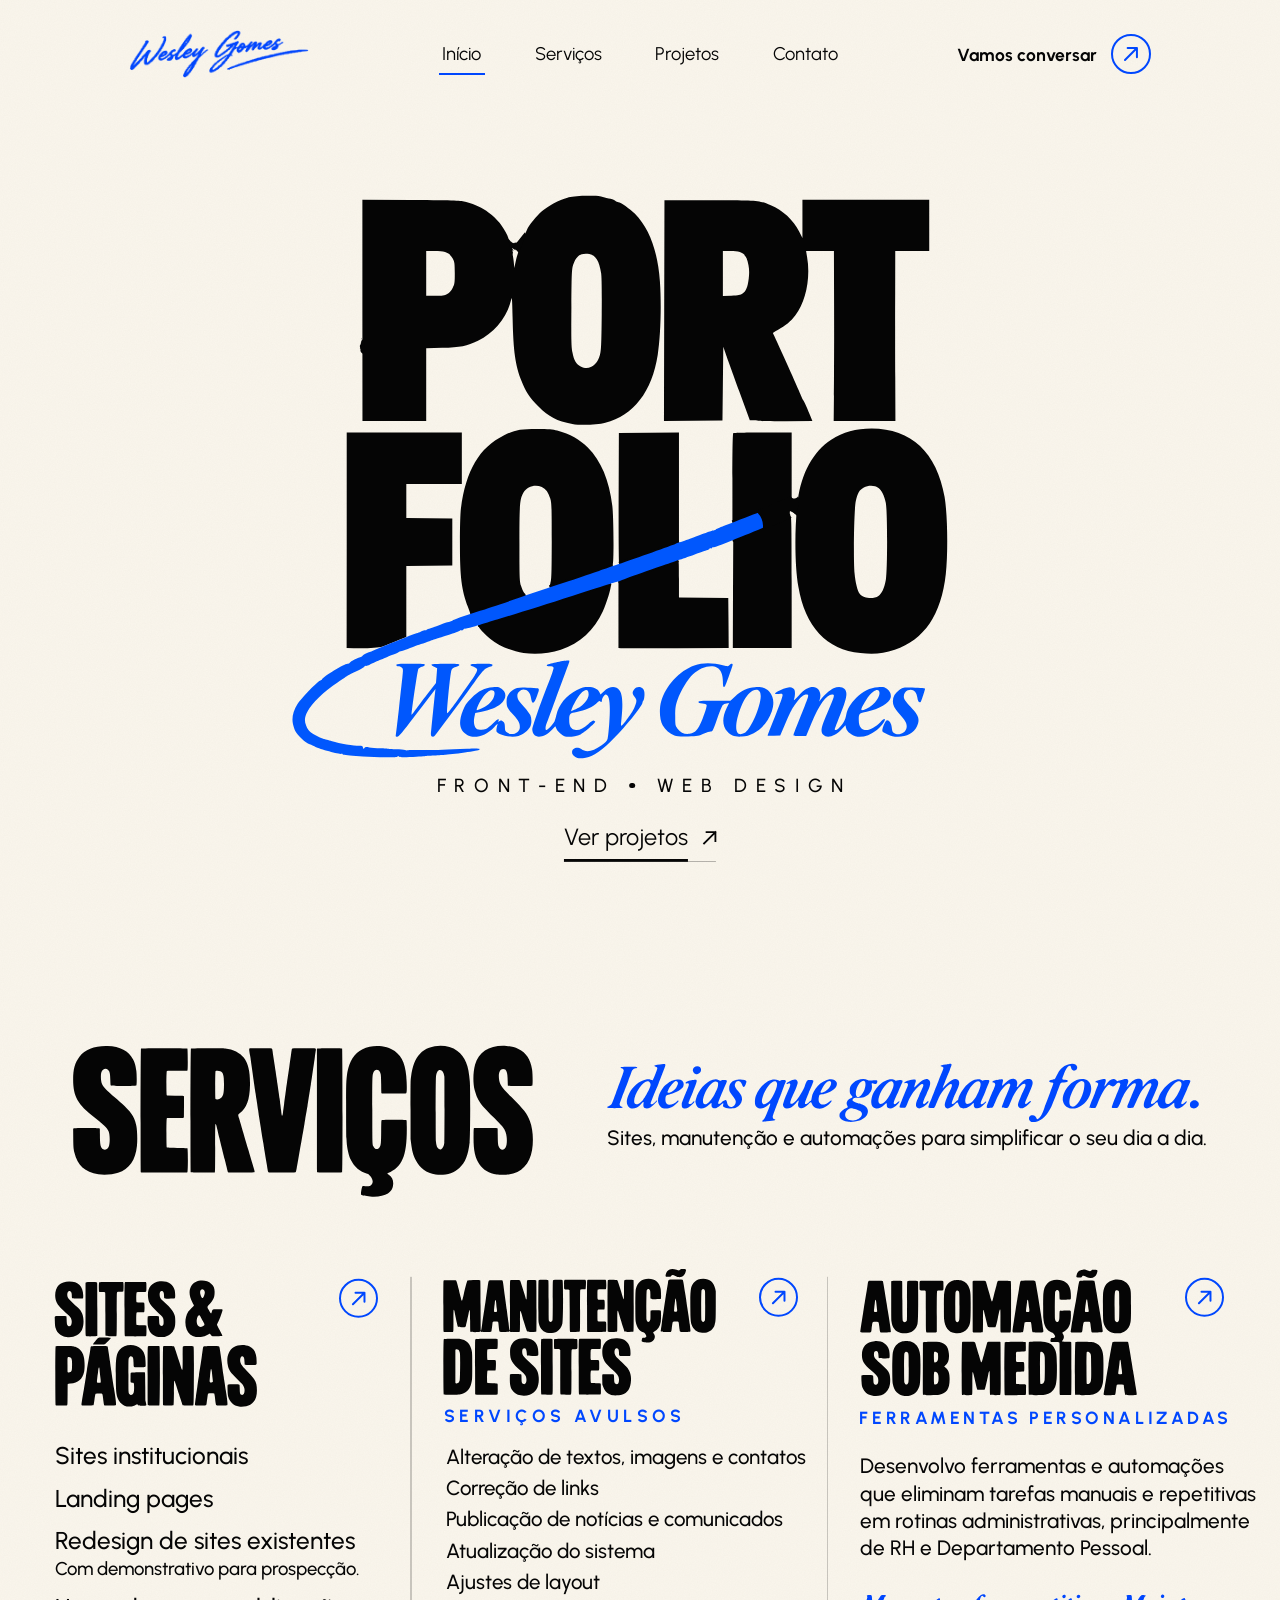
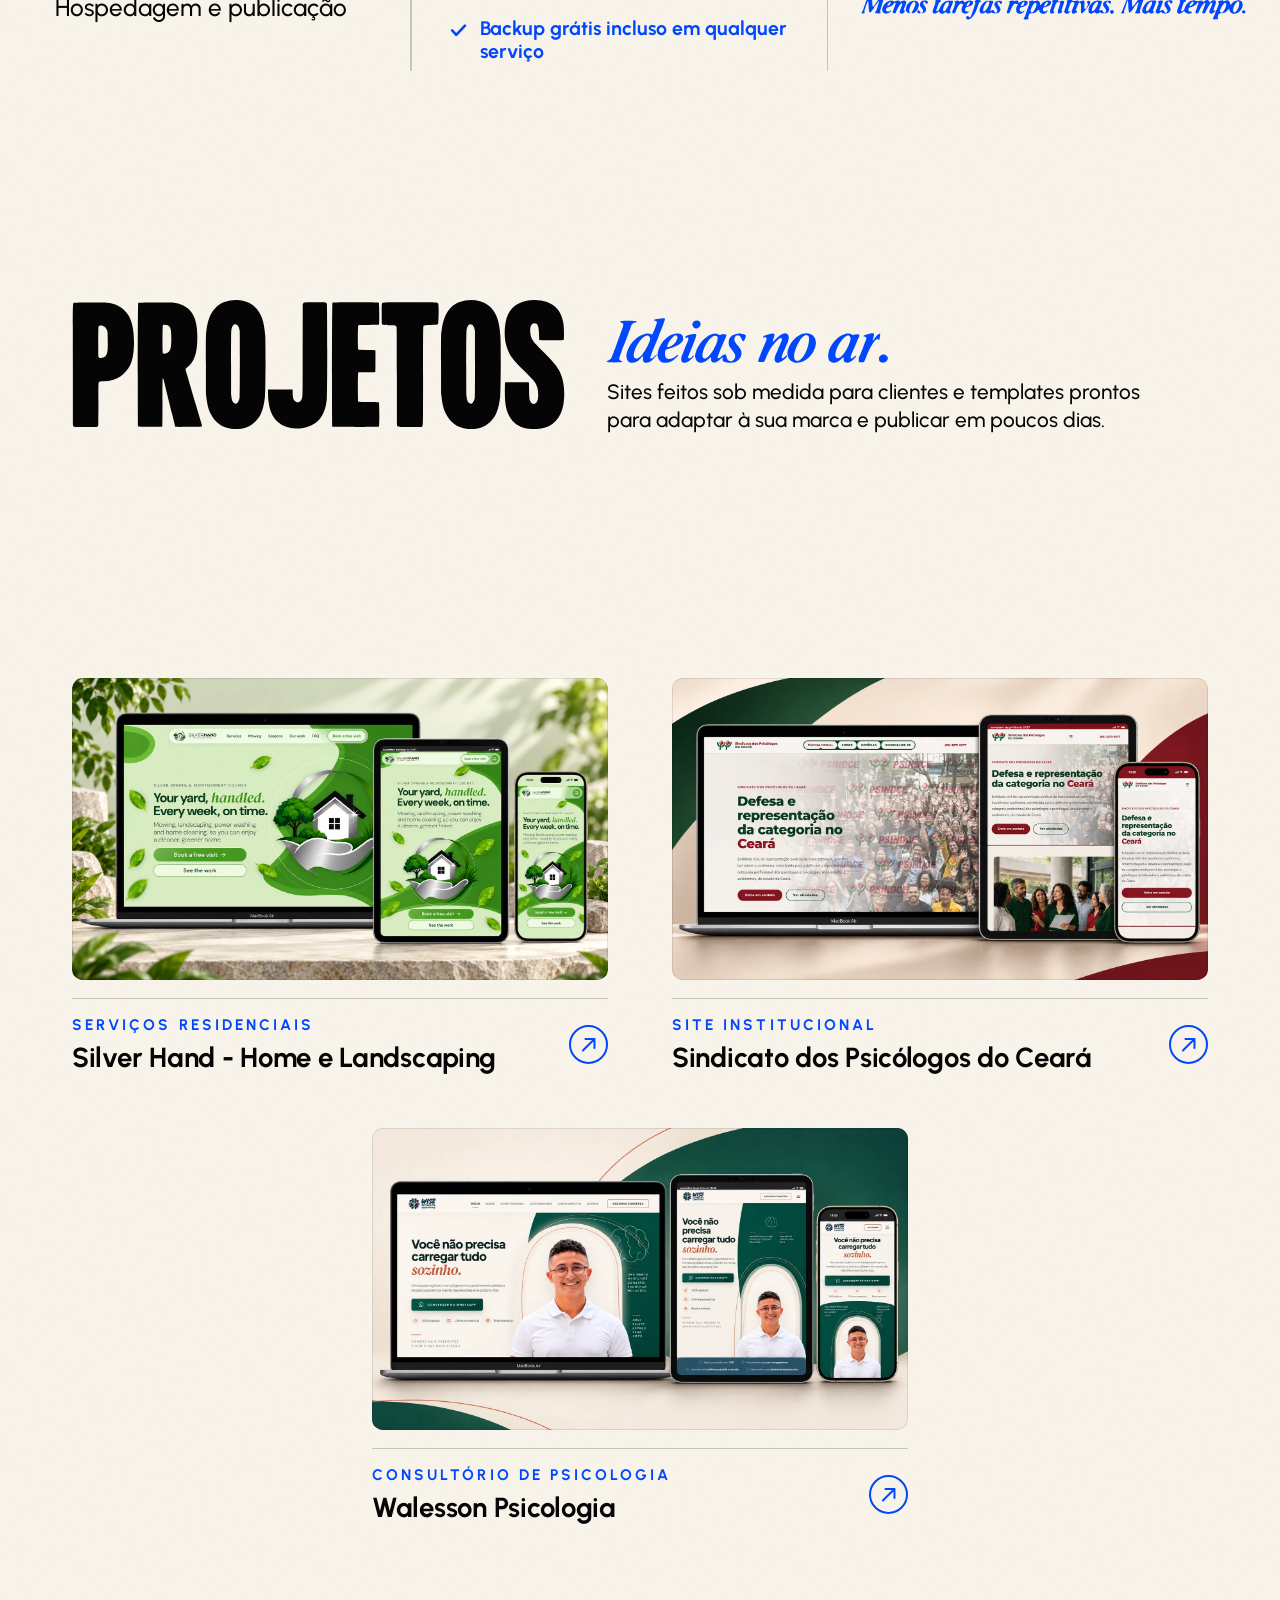
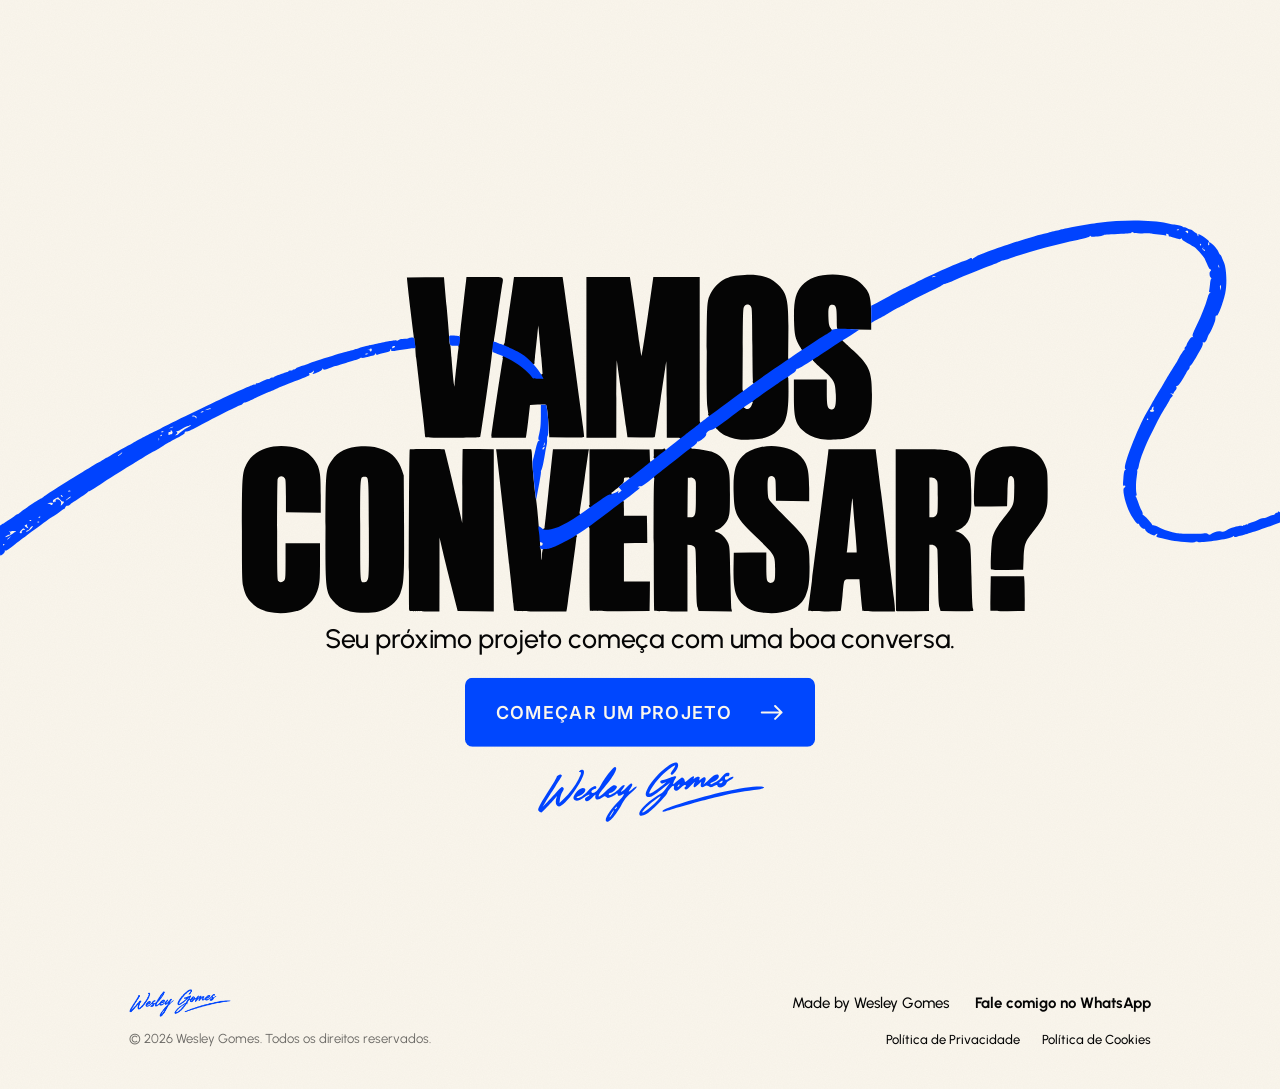
==== commit 65f89e6b: "Rodape reposicionado nas tres telas, espelhando a navbar - Desktop e tablet deitado (a partir de 100" ====
--- a/index.html
+++ b/index.html
@@ -266,7 +266,7 @@
 
 <link rel="preconnect" href="https://fonts.googleapis.com">
 <link rel="preconnect" href="https://fonts.gstatic.com" crossorigin>
-<link href="https://fonts.googleapis.com/css2?family=Inter:wght@600&family=Poppins:wght@300;400;500;600;800&family=Urbanist:wght@400;500;700&display=swap" rel="stylesheet">
+<link href="https://fonts.googleapis.com/css2?family=Inter:wght@600&family=Urbanist:wght@400;500;700&display=swap" rel="stylesheet">
 
 <!-- Arte da hero (e o LCP): pedida antes de o corpo ser lido. So a
      variante da proporcao atual baixa — os media sao os mesmos dos
@@ -1501,103 +1501,127 @@
 
 
   /* ===============================================================
-     RODAPE — barra compacta ao final de toda a pagina, no mesmo papel
-     do resto, sem linha em cima.
+     RODAPE — o espelho da navbar no fim da pagina, no mesmo papel e
+     na mesma letra (Urbanist):
+       - desktop e tablet deitado (a partir de 1000px): duas linhas nas
+         mesmas bordas da navbar — a assinatura comeca onde comeca a de cima e o contato
+         termina onde termina o "Vamos conversar":
+           assinatura .............. Made by Wesley Gomes  Fale comigo
+           (c) 2026 Wesley Gomes ...     Politica de Privacidade  Cookies
+       - tablet em pe, celular deitado e celular: tudo centrado, no eixo
+         da CTA logo acima: assinatura / links / (c) / politicas. (Abaixo
+         de 1000px as duas linhas nao cabem entre as bordas da navbar.)
+     Links com o sublinhado azul da navbar no hover; o contato, que e a
+     acao principal, ja vem sublinhado.
      =============================================================== */
   .rodape {
     position: relative;
-    color: #04182f;
-    font-family: Poppins, Arial, sans-serif;
+    container-type: inline-size;
+    color: var(--tinta);
+    font-family: Urbanist, Arial, sans-serif;
   }
   .rodape-caixa {
+    /* a mesma prancheta e a mesma margem da navbar (ver NAVBAR) */
+    --ab-w: min(100cqw, 100svh * var(--hero-r));
+    display: grid;
+    grid-template-columns: auto;
+    grid-template-areas:
+      "marca"
+      "links"
+      "nota"
+      "legais";
+    justify-content: center;
+    justify-items: center;
+    gap: 14px;
+    padding: 36px 20px 40px;
+    text-align: center;
+  }
+  .rodape-marca { grid-area: marca; margin: 0 0 4px; line-height: 0; }
+  .rodape-marca img { display: block; width: clamp(96px, 8vw, 118px); height: auto; }
+  .rodape-links {
+    grid-area: links;
     display: flex;
     flex-wrap: wrap;
-    align-items: center;
-    gap: 10px clamp(16px, 2.4vw, 32px);
-    max-width: 1240px;
-    margin: 0 auto;
-    padding: clamp(12px, 1.8vw, 16px) clamp(22px, 5vw, 56px);
-  }
-  .rodape-marca { margin: 0; line-height: 0; }
-  .rodape-marca img { display: block; width: clamp(84px, 9vw, 104px); height: auto; }
-  /* O auto daqui joga os links e o "voltar ao topo" para a direita. */
+    justify-content: center;
+    align-items: baseline;
+    gap: 10px 26px;
+  }
   .rodape-nota {
-    margin: 0 auto 0 0;
-    font-weight: 300;
-    font-size: clamp(11px, 3vw, 12px);
-    color: rgba(4, 24, 47, .62);
-  }
-  /* Links legais: privacidade e cookies. Ficam entre a nota e o
-     contato, no mesmo peso discreto do credito. */
+    grid-area: nota;
+    margin: 0;
+    font-size: 13px;
+    color: rgba(5, 5, 5, .58);
+  }
   .rodape-legais {
+    grid-area: legais;
     display: flex;
     flex-wrap: wrap;
-    gap: 6px 16px;
+    justify-content: center;
+    gap: 6px 22px;
     margin: 0;
     padding: 0;
     list-style: none;
   }
+
+  .rodape a {
+    position: relative;
+    text-decoration: none;
+    color: inherit;
+    transition: color .2s ease;
+  }
+  .rodape a::after {
+    content: "";
+    position: absolute;
+    left: 0;
+    right: 0;
+    bottom: -.3em;
+    height: 1.5px;
+    background: var(--azul);
+    transform: scaleX(0);
+    transform-origin: left;
+    transition: transform .25s ease;
+  }
+  @media (hover: hover) {
+    .rodape a:hover::after { transform: scaleX(1); }
+    .rodape-legal:hover { color: var(--tinta); }
+  }
+  .rodape a:focus-visible { outline: 2px solid var(--azul); outline-offset: 5px; border-radius: 2px; }
+  .rodape-contato, .rodape-credito { font-size: 15px; }
+  .rodape-contato { font-weight: 700; }
+  .rodape-contato::after { transform: scaleX(1); }
+  .rodape-credito { font-weight: 500; }
   .rodape-legal {
-    font-weight: 400;
-    font-size: clamp(11.5px, 3vw, 12.5px);
-    text-decoration: none;
-    color: rgba(4, 24, 47, .62);
-    padding-bottom: 2px;
-    border-bottom: 1px solid transparent;
-    transition: color .2s ease, border-color .2s ease;
-  }
-  .rodape-legal:hover { color: #04182f; border-bottom-color: rgba(4, 24, 47, .30); }
-  .rodape-contato {
     font-weight: 500;
-    font-size: clamp(12px, 3.2vw, 13px);
-    text-decoration: none;
-    color: #04182f;
-    padding-bottom: 2px;
-    border-bottom: 1px solid rgba(4, 24, 47, .30);
-    transition: border-color .2s ease;
-  }
-  .rodape-contato:hover { border-bottom-color: #04182f; }
-  /* Credito "Made by": link discreto para o Instagram, no mesmo peso
-     da nota, mas ganha cor no hover. */
-  .rodape-credito {
-    font-weight: 400;
-    font-size: clamp(11px, 3vw, 12px);
-    text-decoration: none;
-    color: rgba(4, 24, 47, .62);
-    padding-bottom: 2px;
-    border-bottom: 1px solid transparent;
-    transition: color .2s ease, border-color .2s ease;
-  }
-  .rodape-credito:hover { color: #04182f; border-bottom-color: rgba(4, 24, 47, .30); }
-  .rodape a:focus-visible { outline: 2px solid #4cc3ff; outline-offset: 3px; }
-
-  /* Entre 701px e 1100px a barra nao cabe mais em uma linha so com os
-     links legais: vira duas linhas limpas. O ::after e um item do flex
-     com 100% de base, entao ele forca a quebra entre a ordem 3 e a 5. */
-  @media (min-width: 701px) and (max-width: 1100px) {
-    .rodape-caixa::after { content: ""; flex-basis: 100%; height: 0; order: 4; }
-    .rodape-marca { order: 1; }
-    .rodape-legais { order: 2; }
-    .rodape-contato { order: 3; margin-left: auto; }
-    .rodape-nota { order: 5; margin: 0 auto 0 0; }
-    .rodape-credito { order: 6; }
-  }
-
-  /* No retrato a barra vira duas linhas: marca e contato em cima, a
-     nota embaixo. */
-  @media (max-width: 700px) {
-    .rodape-caixa { gap: 6px 14px; padding: 10px 18px; }
-    .rodape-marca { margin-right: auto; }
-    .rodape-nota { font-size: 11px; }
-    .rodape-contato { font-size: 12px; }
-    .rodape-contato { order: 2; margin-left: auto; }
-    .rodape-legais { flex: 1 1 100%; order: 3; }
-    .rodape-nota { flex: 1 1 100%; margin: 0; order: 4; }
-    .rodape-credito { font-size: 11px; order: 5; }
+    font-size: 13px;
+    color: rgba(5, 5, 5, .58);
+  }
+
+  /* celular: os dois links cabem numa linha a partir de 390px */
+  @media (max-width: 480px) {
+    .rodape-links { gap: 10px 20px; }
+    .rodape-contato, .rodape-credito { font-size: 14px; }
+  }
+
+  /* desktop e tablet deitado: as duas linhas nas bordas da navbar */
+  @media (min-width: 1000px) {
+    .rodape-caixa {
+      grid-template-columns: auto 1fr auto;
+      grid-template-areas:
+        "marca . links"
+        "nota  . legais";
+      justify-content: stretch;
+      justify-items: start;
+      align-items: center;
+      gap: 12px 32px;
+      padding: clamp(30px, 3vw, 44px) calc((100cqw - var(--ab-w)) / 2 + var(--ab-w) * var(--nav-esq)) clamp(32px, 3.2vw, 48px);
+      text-align: left;
+    }
+    .rodape-marca { margin: 0; }
+    .rodape-links, .rodape-legais { justify-self: end; justify-content: flex-end; }
   }
 
   @media (prefers-reduced-motion: reduce) {
-    .rodape-contato, .rodape-credito, .rodape-legal { transition: none; }
+    .rodape a, .rodape a::after { transition: none; }
   }
 
 </style>
@@ -1858,17 +1882,20 @@
 </section>
 
 <!-- ============ RODAPE ============
-     Ultima faixa da pagina, no mesmo papel do resto. -->
+     Ultima faixa da pagina, no mesmo papel do resto. A ordem no HTML e
+     a da leitura: assinatura, links, (c) e politicas (ver RODAPE no CSS). -->
 <footer class="rodape">
   <div class="rodape-caixa">
     <p class="rodape-marca"><img src="assets/imagens/marca/logo-wesley-gomes.webp" width="800" height="212" alt="Wesley Gomes" loading="lazy"></p>
+    <div class="rodape-links">
+      <a class="rodape-credito" href="https://www.instagram.com/wesley.gomesds/" target="_blank" rel="noopener">Made by Wesley Gomes</a>
+      <a class="rodape-contato" href="https://wa.me/5585991323925?text=Ol%C3%A1%2C%20Wesley!%20Vi%20seu%20portf%C3%B3lio%20e%20quero%20conversar%20sobre%20um%20projeto." target="_blank" rel="noopener">Fale comigo no WhatsApp</a>
+    </div>
     <p class="rodape-nota">&copy; 2026 Wesley Gomes. Todos os direitos reservados.</p>
     <ul class="rodape-legais">
       <li><a class="rodape-legal" href="/politica-de-privacidade/">Política de Privacidade</a></li>
       <li><a class="rodape-legal" href="/politica-de-cookies/">Política de Cookies</a></li>
     </ul>
-    <a class="rodape-credito" href="https://www.instagram.com/wesley.gomesds/" target="_blank" rel="noopener">Made by Wesley Gomes</a>
-    <a class="rodape-contato" href="https://wa.me/5585991323925?text=Ol%C3%A1%2C%20Wesley!%20Vi%20seu%20portf%C3%B3lio%20e%20quero%20conversar%20sobre%20um%20projeto." target="_blank" rel="noopener">Fale comigo no WhatsApp</a>
   </div>
 </footer>
 
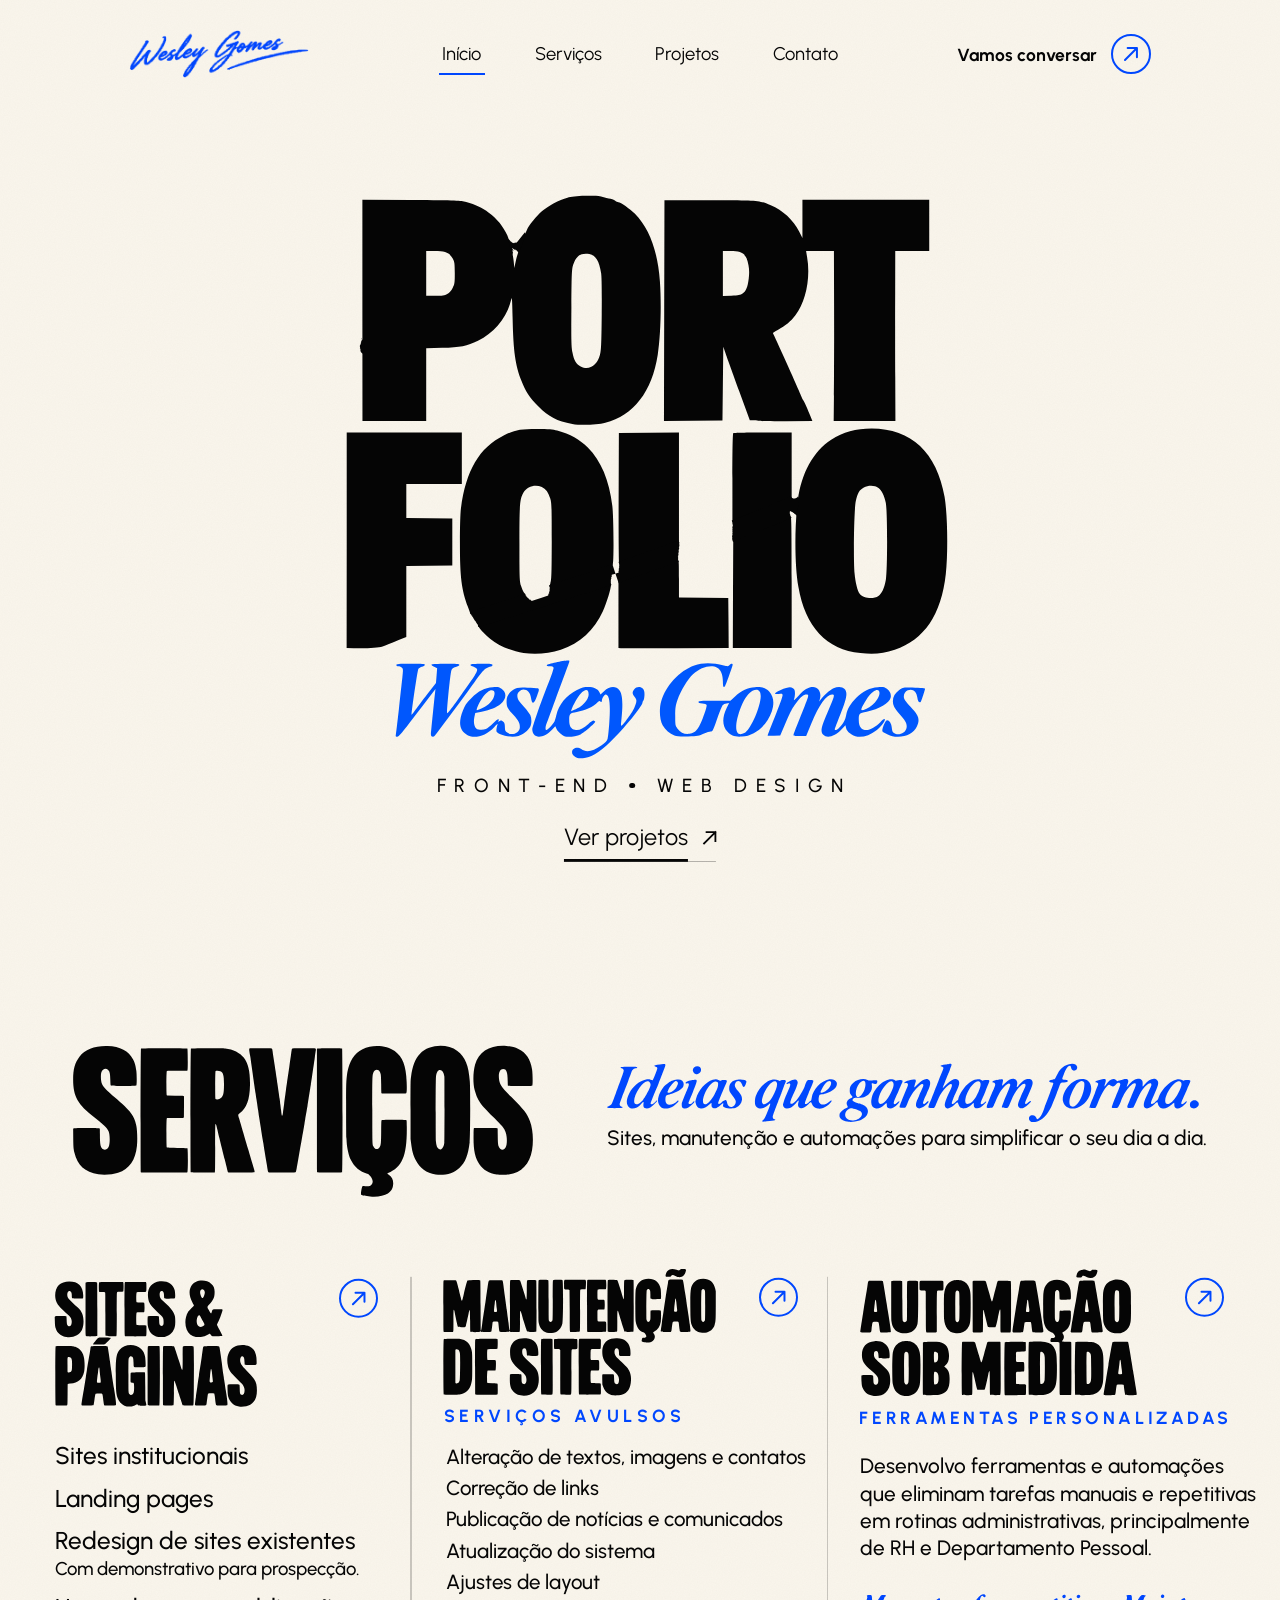
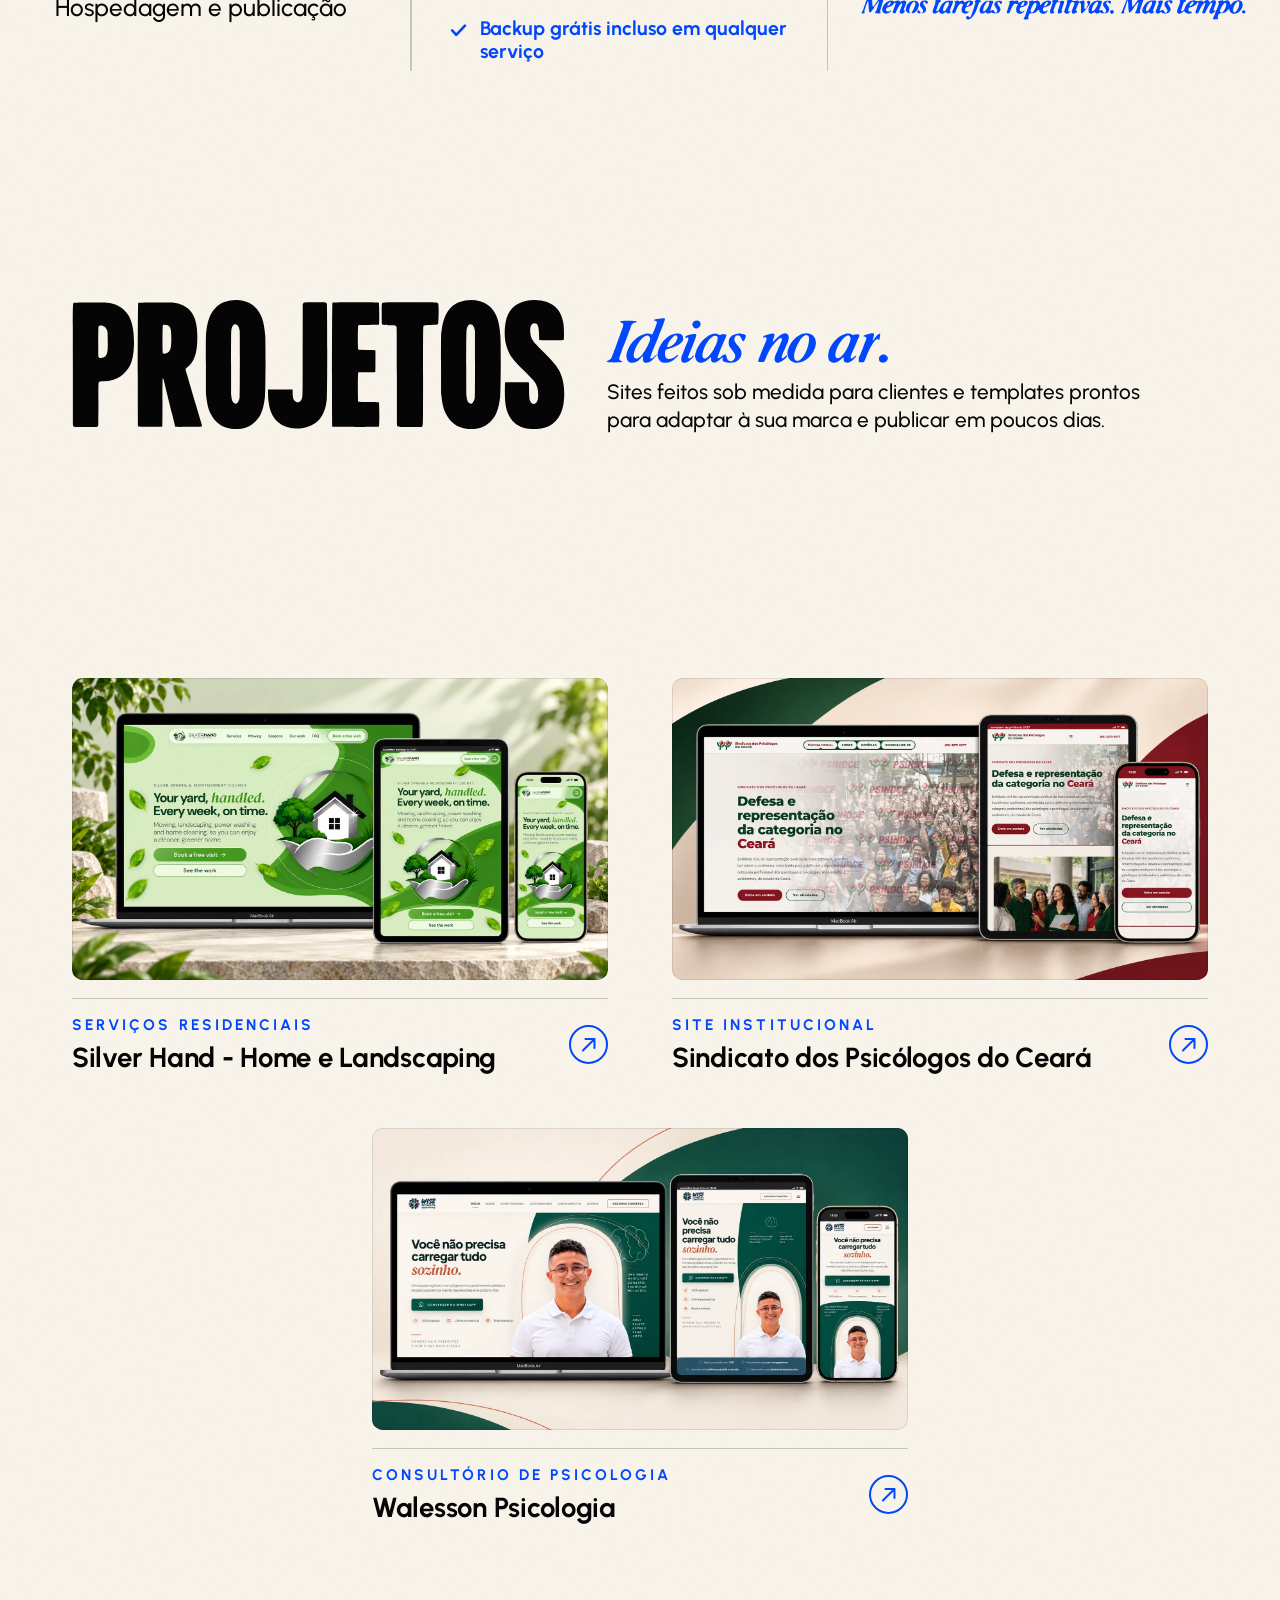
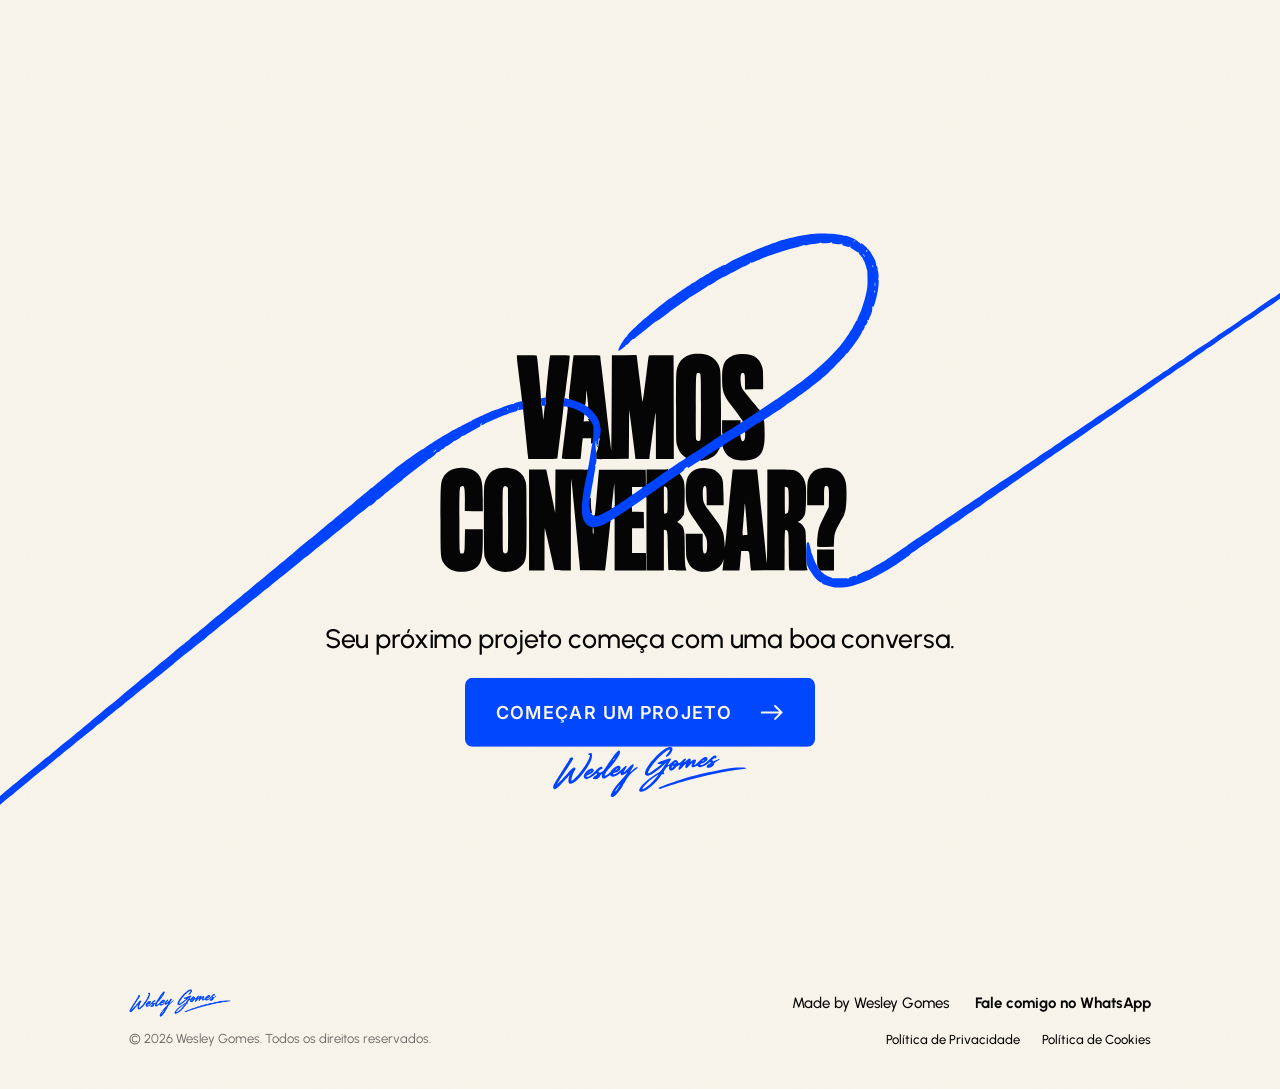
==== commit de8478b9: "Servicos: mensagem de WhatsApp propria e detalhada para cada servico; Silver Hand com o endereco do " ====
--- a/index.html
+++ b/index.html
@@ -155,8 +155,9 @@
           "@type": "ListItem",
           "position": 1,
           "item": {
-            "@type": "CreativeWork",
+            "@type": "WebSite",
             "name": "Silver Hand - Home e Landscaping",
+            "url": "https://silverrhand.pages.dev/",
             "image": "https://wesleygomes.site/assets/imagens/capas/silverhand-mockup-macbook-iphone.webp",
             "creator": { "@id": "https://wesleygomes.site/#pessoa" }
           }
@@ -1715,7 +1716,7 @@
           <h3 class="servico-titulo">
             <img src="assets/imagens/servicos/servico-sites.svg" width="266" height="168" loading="lazy" decoding="async" alt="Sites &amp; páginas">
           </h3>
-          <a class="servico-icone botao-seta" href="https://wa.me/5585991323925?text=Ol%C3%A1%2C%20Wesley!%20Vi%20seu%20portf%C3%B3lio%20e%20quero%20um%20site%20ou%20uma%20landing%20page." target="_blank" rel="noopener" aria-label="Pedir um site ou landing page pelo WhatsApp">
+          <a class="servico-icone botao-seta" href="https://wa.me/5585991323925?text=Ol%C3%A1%2C%20Wesley!%20Vi%20seu%20portf%C3%B3lio%20e%20quero%20um%20site%20novo%3A%20pode%20ser%20um%20site%20institucional%2C%20uma%20landing%20page%20ou%20o%20redesign%20do%20meu%20site%20atual.%20Podemos%20conversar%20sobre%20o%20projeto%3F" target="_blank" rel="noopener" aria-label="Pedir um site ou landing page pelo WhatsApp">
             <svg viewBox="0 0 12 12" aria-hidden="true" focusable="false"><path class="seta-sai" d="M1.5 10.5 10.5 1.5M3.5 1.5h7v7"/><path class="seta-entra" d="M1.5 10.5 10.5 1.5M3.5 1.5h7v7"/></svg>
           </a>
           <ul class="servico-itens">
@@ -1730,7 +1731,7 @@
           <h3 class="servico-titulo">
             <img src="assets/imagens/servicos/servico-manutencao.svg" width="360" height="168" loading="lazy" decoding="async" alt="Manutenção de sites">
           </h3>
-          <a class="servico-icone botao-seta" href="https://wa.me/5585991323925?text=Ol%C3%A1%2C%20Wesley!%20Vi%20seu%20portf%C3%B3lio%20e%20preciso%20de%20manuten%C3%A7%C3%A3o%20no%20meu%20site." target="_blank" rel="noopener" aria-label="Pedir manutenção do site pelo WhatsApp">
+          <a class="servico-icone botao-seta" href="https://wa.me/5585991323925?text=Ol%C3%A1%2C%20Wesley!%20Vi%20seu%20portf%C3%B3lio%20e%20preciso%20de%20manuten%C3%A7%C3%A3o%20no%20meu%20site%3A%20alterar%20textos%2C%20imagens%20ou%20contatos%2C%20corrigir%20links%2C%20publicar%20not%C3%ADcias%20ou%20ajustar%20o%20layout.%20Podemos%20conversar%3F" target="_blank" rel="noopener" aria-label="Pedir manutenção do site pelo WhatsApp">
             <svg viewBox="0 0 12 12" aria-hidden="true" focusable="false"><path class="seta-sai" d="M1.5 10.5 10.5 1.5M3.5 1.5h7v7"/><path class="seta-entra" d="M1.5 10.5 10.5 1.5M3.5 1.5h7v7"/></svg>
           </a>
           <p class="servico-rotulo">Serviços avulsos</p>
@@ -1753,7 +1754,7 @@
           <h3 class="servico-titulo">
             <img src="assets/imagens/servicos/servico-automacao.svg" width="364" height="168" loading="lazy" decoding="async" alt="Automação sob medida">
           </h3>
-          <a class="servico-icone botao-seta" href="https://wa.me/5585991323925?text=Ol%C3%A1%2C%20Wesley!%20Vi%20seu%20portf%C3%B3lio%20e%20quero%20saber%20sobre%20automa%C3%A7%C3%B5es%20sob%20medida." target="_blank" rel="noopener" aria-label="Pedir uma automação sob medida pelo WhatsApp">
+          <a class="servico-icone botao-seta" href="https://wa.me/5585991323925?text=Ol%C3%A1%2C%20Wesley!%20Vi%20seu%20portf%C3%B3lio%20e%20quero%20automatizar%20tarefas%20manuais%20e%20repetitivas%20da%20minha%20rotina%20administrativa%20%28RH%20e%20Departamento%20Pessoal%29.%20Podemos%20conversar%20sobre%20uma%20ferramenta%20sob%20medida%3F" target="_blank" rel="noopener" aria-label="Pedir uma automação sob medida pelo WhatsApp">
             <svg viewBox="0 0 12 12" aria-hidden="true" focusable="false"><path class="seta-sai" d="M1.5 10.5 10.5 1.5M3.5 1.5h7v7"/><path class="seta-entra" d="M1.5 10.5 10.5 1.5M3.5 1.5h7v7"/></svg>
           </a>
           <p class="servico-rotulo">Ferramentas personalizadas</p>
@@ -1807,7 +1808,6 @@
              aria-label dele). -->
         <ul class="portfolio-grade">
 
-        <!-- Silver Hand: falta o endereco do site (href="#"). -->
         <li class="cartao">
           <figure class="cartao-figura">
             <img class="cartao-imagem" src="assets/imagens/capas/silverhand-mockup-macbook-iphone.webp" alt="Mockup do site da Silver Hand - Home e Landscaping em MacBook, iPad e iPhone"
@@ -1816,7 +1816,7 @@
           <div class="cartao-corpo">
             <p class="cartao-rotulo">Serviços residenciais</p>
             <h3 class="cartao-titulo">Silver Hand - Home e Landscaping</h3>
-            <a class="cartao-link botao-seta" href="#" target="_blank" rel="noopener" aria-label="Ver o projeto Silver Hand - Home e Landscaping">
+            <a class="cartao-link botao-seta" href="https://silverrhand.pages.dev/" target="_blank" rel="noopener" aria-label="Ver o projeto Silver Hand - Home e Landscaping">
               <svg viewBox="0 0 12 12" aria-hidden="true" focusable="false"><path class="seta-sai" d="M1.5 10.5 10.5 1.5M3.5 1.5h7v7"/><path class="seta-entra" d="M1.5 10.5 10.5 1.5M3.5 1.5h7v7"/></svg>
             </a>
           </div>
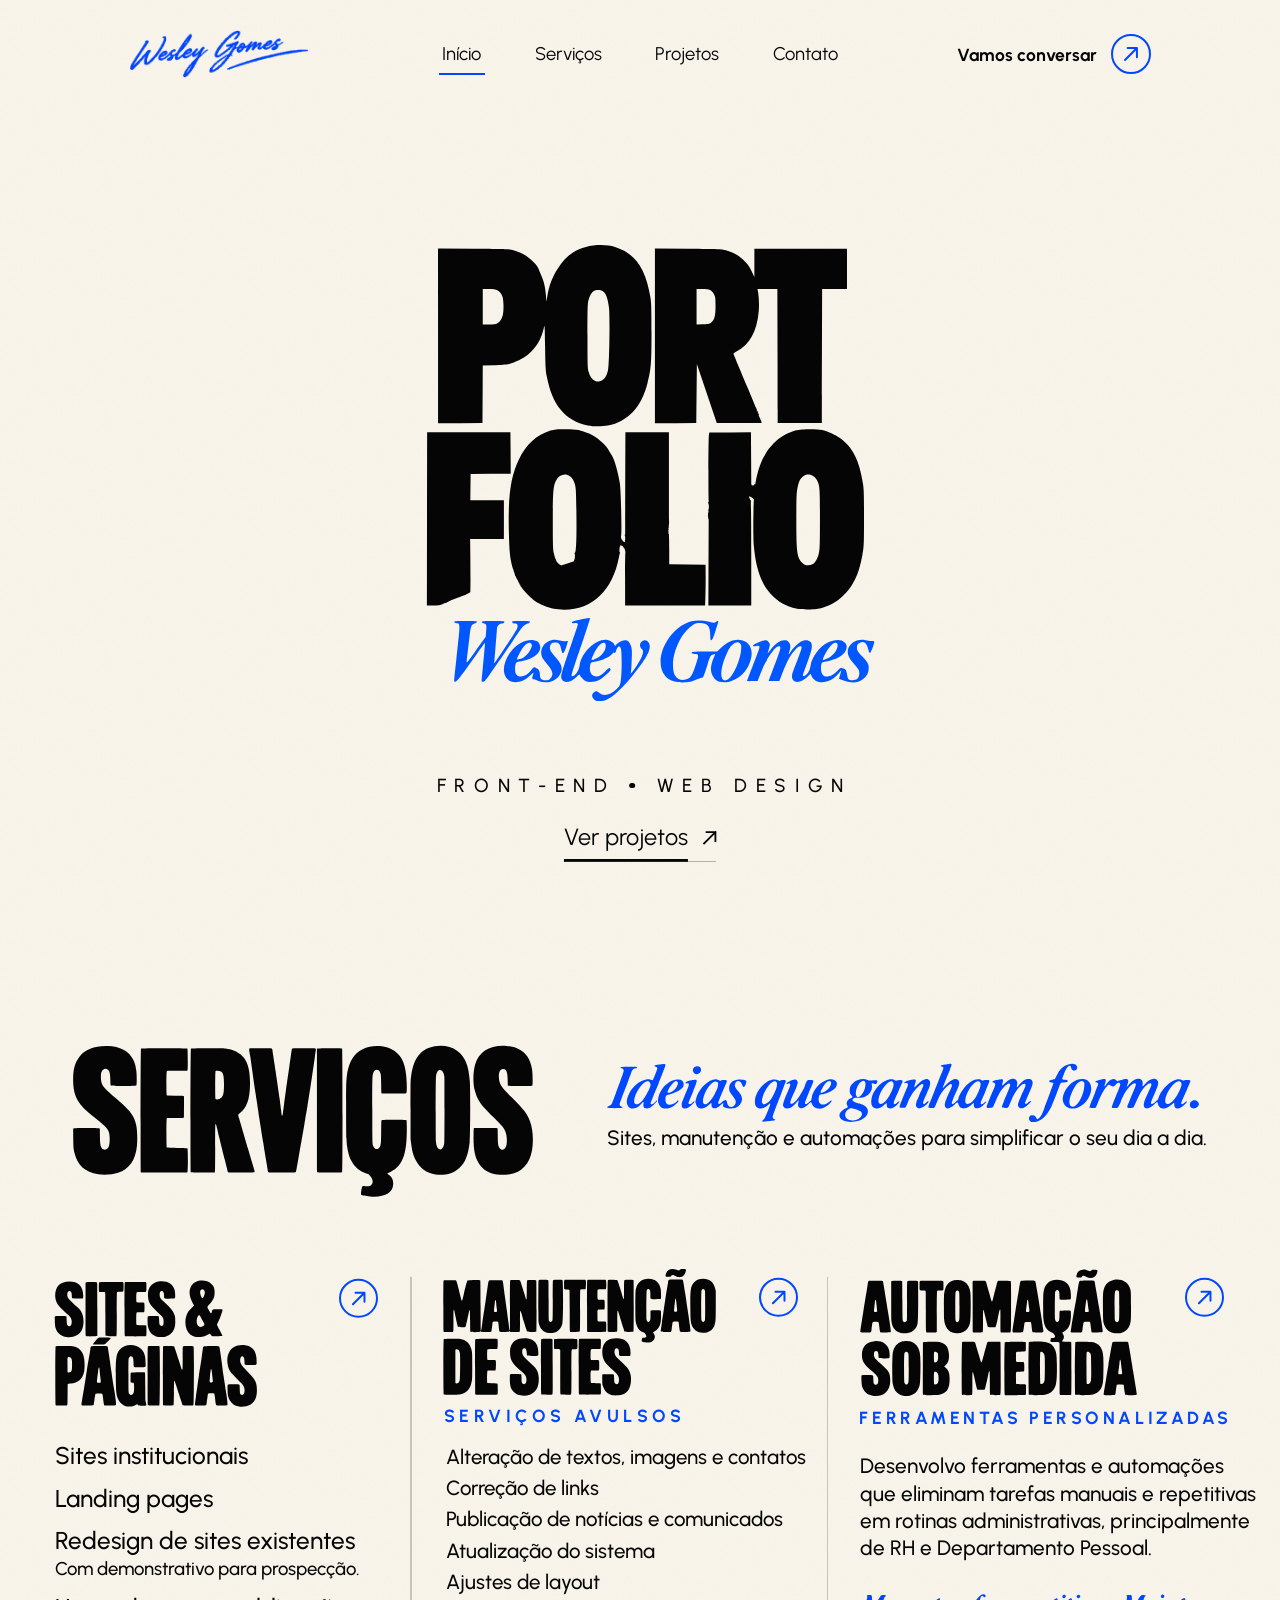
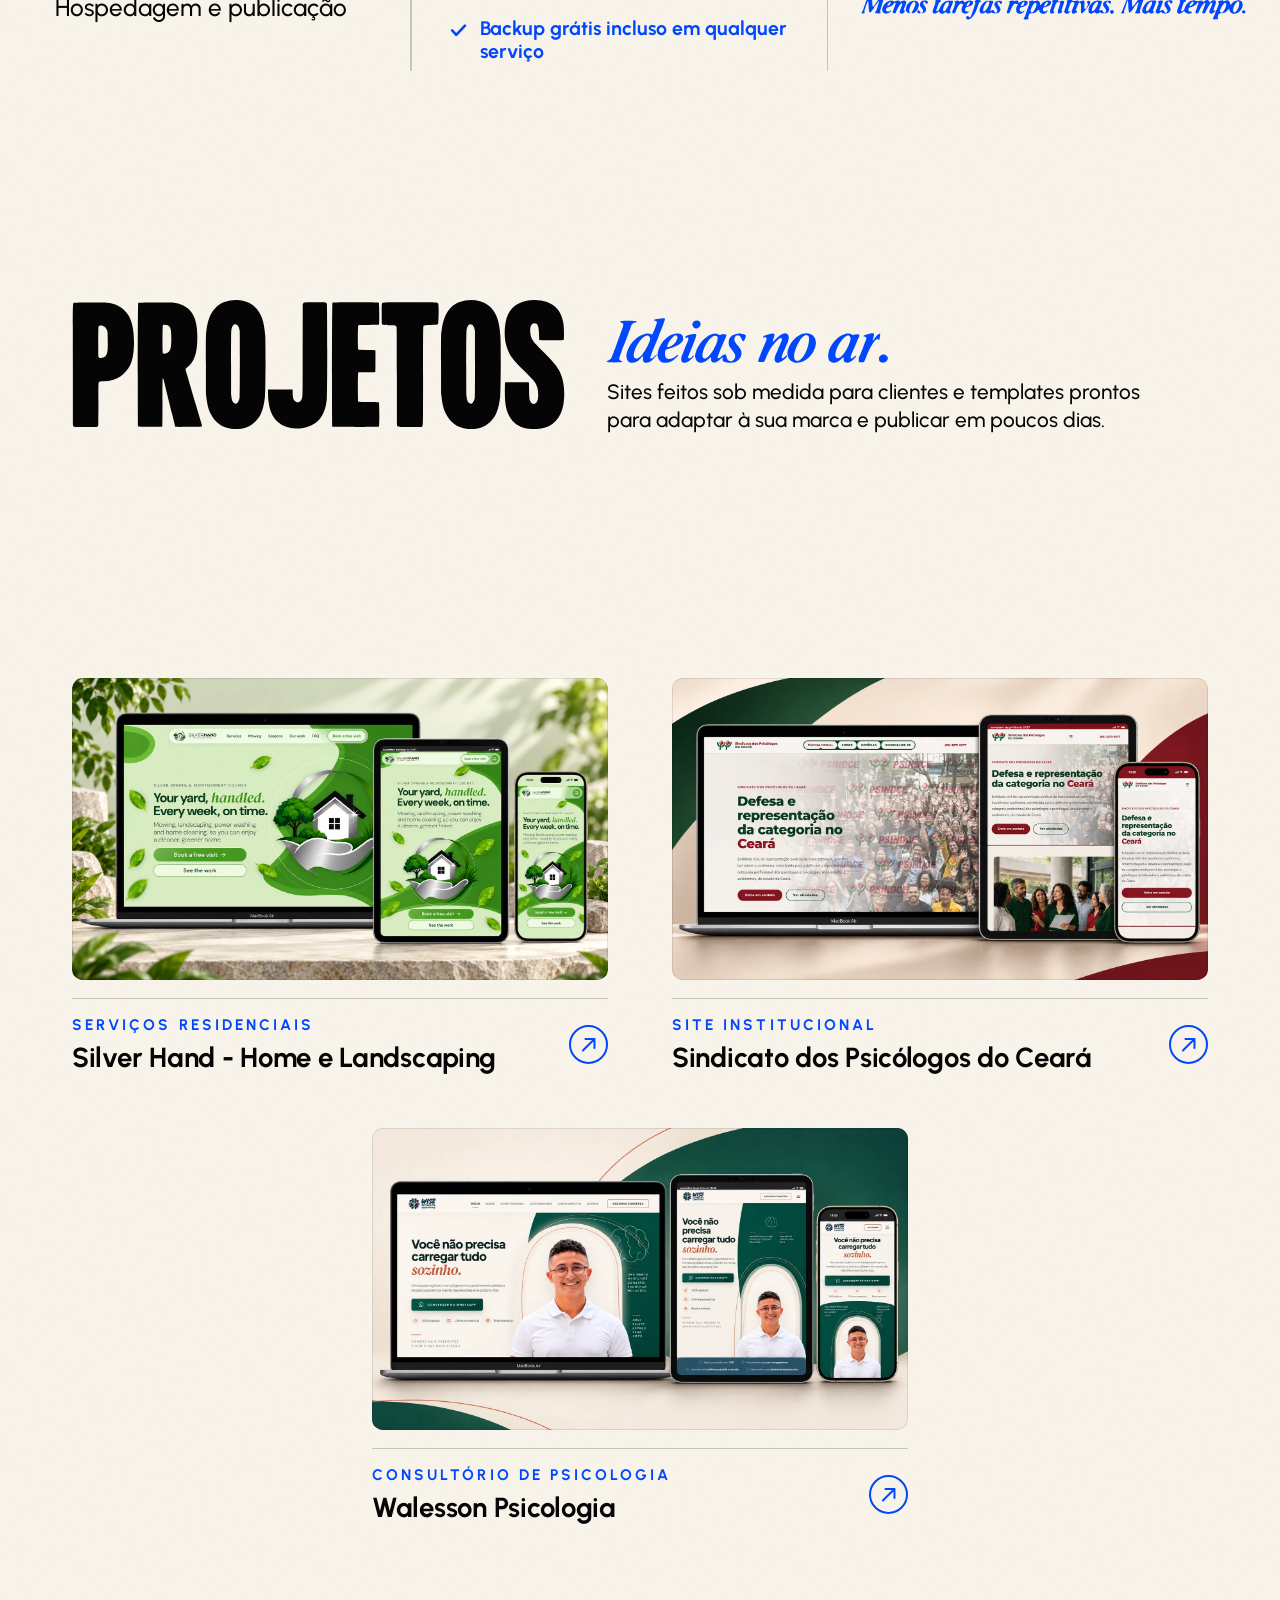
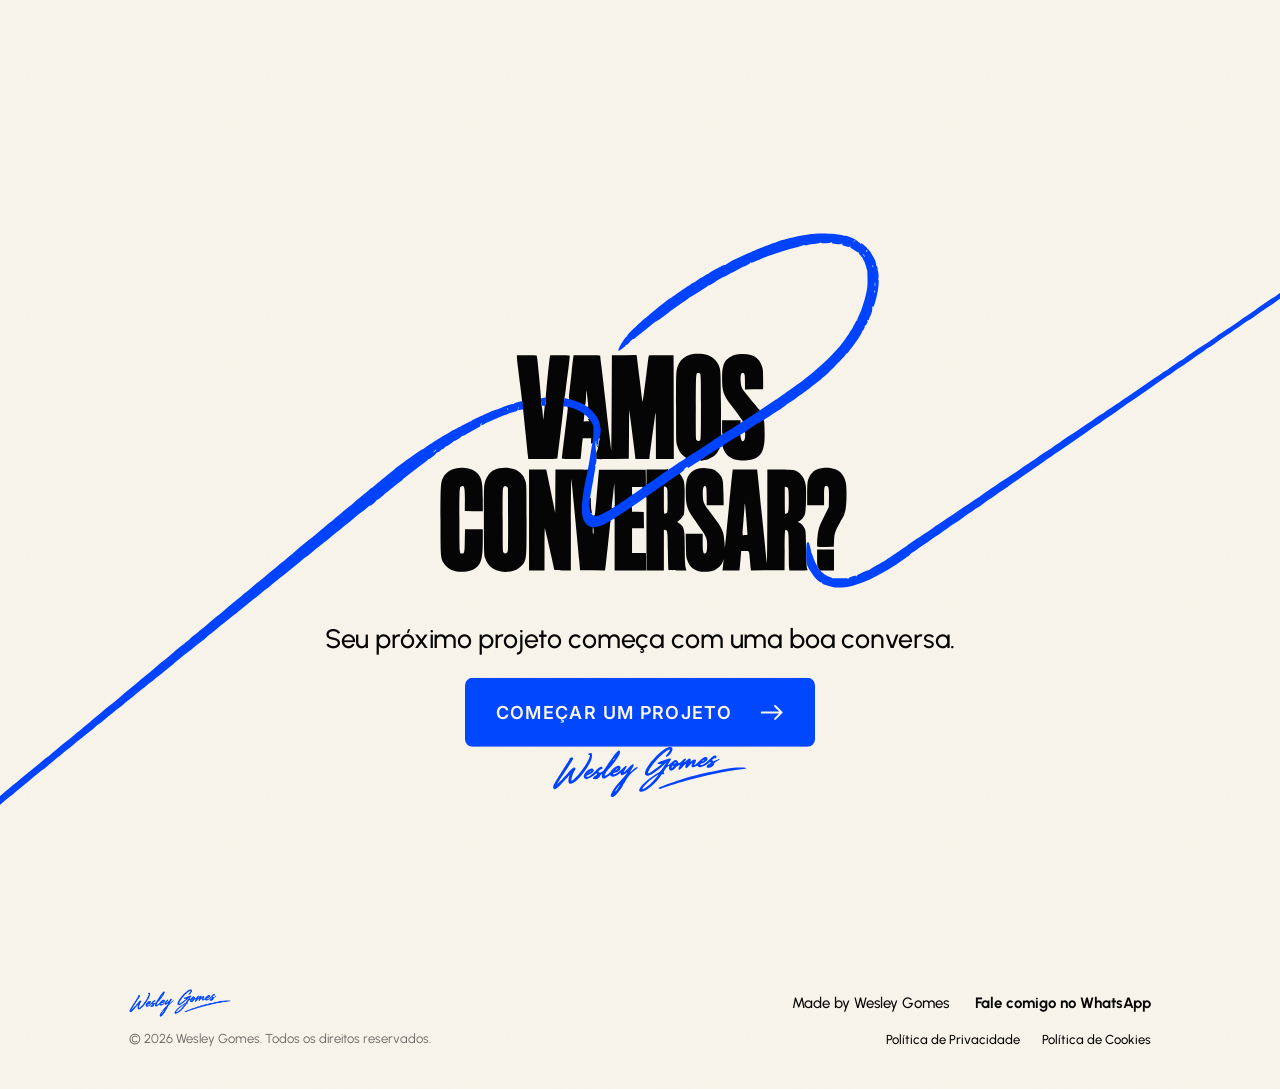
==== commit 0d5126da: "Servicos: o titulo de cada servico tambem leva ao WhatsApp O titulo (arte) vira link com o mesmo des" ====
--- a/index.html
+++ b/index.html
@@ -399,6 +399,7 @@
   }
   @media (hover: hover) {
     :is(.navbar-botao, .cartao):hover .botao-seta,
+    .servico:has(.servico-titulo-link:hover) .botao-seta,
     .botao-seta:hover {
       color: var(--papel);
       background-size: 104% 104%;
@@ -413,8 +414,10 @@
   }
   @media (hover: hover) and (prefers-reduced-motion: no-preference) {
     :is(.navbar-botao, .cartao):hover .seta-sai,
+    .servico:has(.servico-titulo-link:hover) .seta-sai,
     .botao-seta:hover .seta-sai { transform: translate(20px, -20px); }
     :is(.navbar-botao, .cartao):hover .seta-entra,
+    .servico:has(.servico-titulo-link:hover) .seta-entra,
     .botao-seta:hover .seta-entra { transform: none; }
   }
   /* afundar no toque. O link dos cards fica de fora: um transform nele
@@ -1313,6 +1316,9 @@
     right: 0;
   }
   .servico-icone:focus-visible { outline: 2px solid var(--azul); outline-offset: 4px; }
+  /* O titulo tambem leva ao WhatsApp (mesmo destino da seta) e acende
+     a seta no hover. Fica fora do Tab: a seta ja e o foco do teclado. */
+  .servico-titulo-link { display: block; width: fit-content; line-height: 0; }
 
   /* Rotulo azul espacado (SERVICOS AVULSOS...). */
   .servico-rotulo {
@@ -1714,7 +1720,7 @@
 
         <li class="servico servico--sites">
           <h3 class="servico-titulo">
-            <img src="assets/imagens/servicos/servico-sites.svg" width="266" height="168" loading="lazy" decoding="async" alt="Sites &amp; páginas">
+            <a class="servico-titulo-link" href="https://wa.me/5585991323925?text=Ol%C3%A1%2C%20Wesley!%20Vi%20seu%20portf%C3%B3lio%20e%20quero%20um%20site%20novo%3A%20pode%20ser%20um%20site%20institucional%2C%20uma%20landing%20page%20ou%20o%20redesign%20do%20meu%20site%20atual.%20Podemos%20conversar%20sobre%20o%20projeto%3F" target="_blank" rel="noopener" tabindex="-1"><img src="assets/imagens/servicos/servico-sites.svg" width="266" height="168" loading="lazy" decoding="async" alt="Sites &amp; páginas"></a>
           </h3>
           <a class="servico-icone botao-seta" href="https://wa.me/5585991323925?text=Ol%C3%A1%2C%20Wesley!%20Vi%20seu%20portf%C3%B3lio%20e%20quero%20um%20site%20novo%3A%20pode%20ser%20um%20site%20institucional%2C%20uma%20landing%20page%20ou%20o%20redesign%20do%20meu%20site%20atual.%20Podemos%20conversar%20sobre%20o%20projeto%3F" target="_blank" rel="noopener" aria-label="Pedir um site ou landing page pelo WhatsApp">
             <svg viewBox="0 0 12 12" aria-hidden="true" focusable="false"><path class="seta-sai" d="M1.5 10.5 10.5 1.5M3.5 1.5h7v7"/><path class="seta-entra" d="M1.5 10.5 10.5 1.5M3.5 1.5h7v7"/></svg>
@@ -1729,7 +1735,7 @@
 
         <li class="servico servico--manutencao">
           <h3 class="servico-titulo">
-            <img src="assets/imagens/servicos/servico-manutencao.svg" width="360" height="168" loading="lazy" decoding="async" alt="Manutenção de sites">
+            <a class="servico-titulo-link" href="https://wa.me/5585991323925?text=Ol%C3%A1%2C%20Wesley!%20Vi%20seu%20portf%C3%B3lio%20e%20preciso%20de%20manuten%C3%A7%C3%A3o%20no%20meu%20site%3A%20alterar%20textos%2C%20imagens%20ou%20contatos%2C%20corrigir%20links%2C%20publicar%20not%C3%ADcias%20ou%20ajustar%20o%20layout.%20Podemos%20conversar%3F" target="_blank" rel="noopener" tabindex="-1"><img src="assets/imagens/servicos/servico-manutencao.svg" width="360" height="168" loading="lazy" decoding="async" alt="Manutenção de sites"></a>
           </h3>
           <a class="servico-icone botao-seta" href="https://wa.me/5585991323925?text=Ol%C3%A1%2C%20Wesley!%20Vi%20seu%20portf%C3%B3lio%20e%20preciso%20de%20manuten%C3%A7%C3%A3o%20no%20meu%20site%3A%20alterar%20textos%2C%20imagens%20ou%20contatos%2C%20corrigir%20links%2C%20publicar%20not%C3%ADcias%20ou%20ajustar%20o%20layout.%20Podemos%20conversar%3F" target="_blank" rel="noopener" aria-label="Pedir manutenção do site pelo WhatsApp">
             <svg viewBox="0 0 12 12" aria-hidden="true" focusable="false"><path class="seta-sai" d="M1.5 10.5 10.5 1.5M3.5 1.5h7v7"/><path class="seta-entra" d="M1.5 10.5 10.5 1.5M3.5 1.5h7v7"/></svg>
@@ -1752,7 +1758,7 @@
 
         <li class="servico servico--automacao">
           <h3 class="servico-titulo">
-            <img src="assets/imagens/servicos/servico-automacao.svg" width="364" height="168" loading="lazy" decoding="async" alt="Automação sob medida">
+            <a class="servico-titulo-link" href="https://wa.me/5585991323925?text=Ol%C3%A1%2C%20Wesley!%20Vi%20seu%20portf%C3%B3lio%20e%20quero%20automatizar%20tarefas%20manuais%20e%20repetitivas%20da%20minha%20rotina%20administrativa%20%28RH%20e%20Departamento%20Pessoal%29.%20Podemos%20conversar%20sobre%20uma%20ferramenta%20sob%20medida%3F" target="_blank" rel="noopener" tabindex="-1"><img src="assets/imagens/servicos/servico-automacao.svg" width="364" height="168" loading="lazy" decoding="async" alt="Automação sob medida"></a>
           </h3>
           <a class="servico-icone botao-seta" href="https://wa.me/5585991323925?text=Ol%C3%A1%2C%20Wesley!%20Vi%20seu%20portf%C3%B3lio%20e%20quero%20automatizar%20tarefas%20manuais%20e%20repetitivas%20da%20minha%20rotina%20administrativa%20%28RH%20e%20Departamento%20Pessoal%29.%20Podemos%20conversar%20sobre%20uma%20ferramenta%20sob%20medida%3F" target="_blank" rel="noopener" aria-label="Pedir uma automação sob medida pelo WhatsApp">
             <svg viewBox="0 0 12 12" aria-hidden="true" focusable="false"><path class="seta-sai" d="M1.5 10.5 10.5 1.5M3.5 1.5h7v7"/><path class="seta-entra" d="M1.5 10.5 10.5 1.5M3.5 1.5h7v7"/></svg>
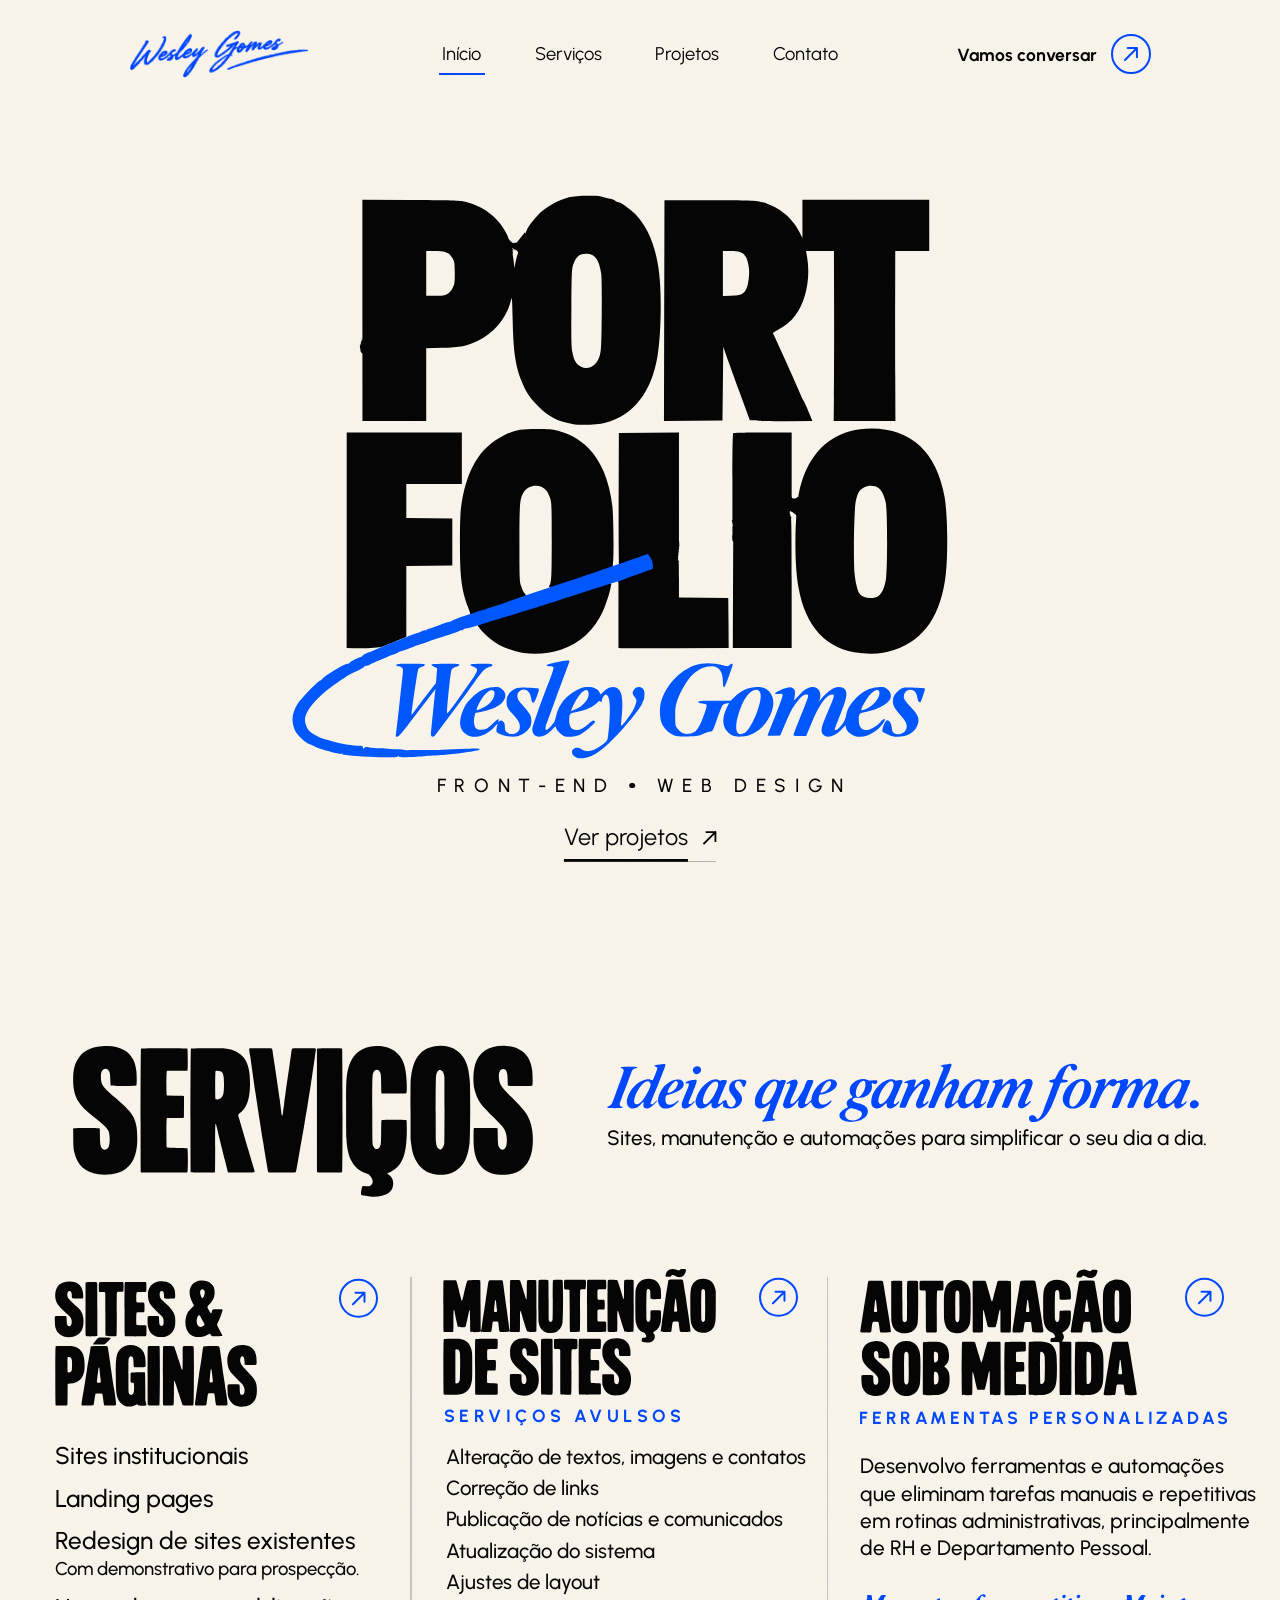
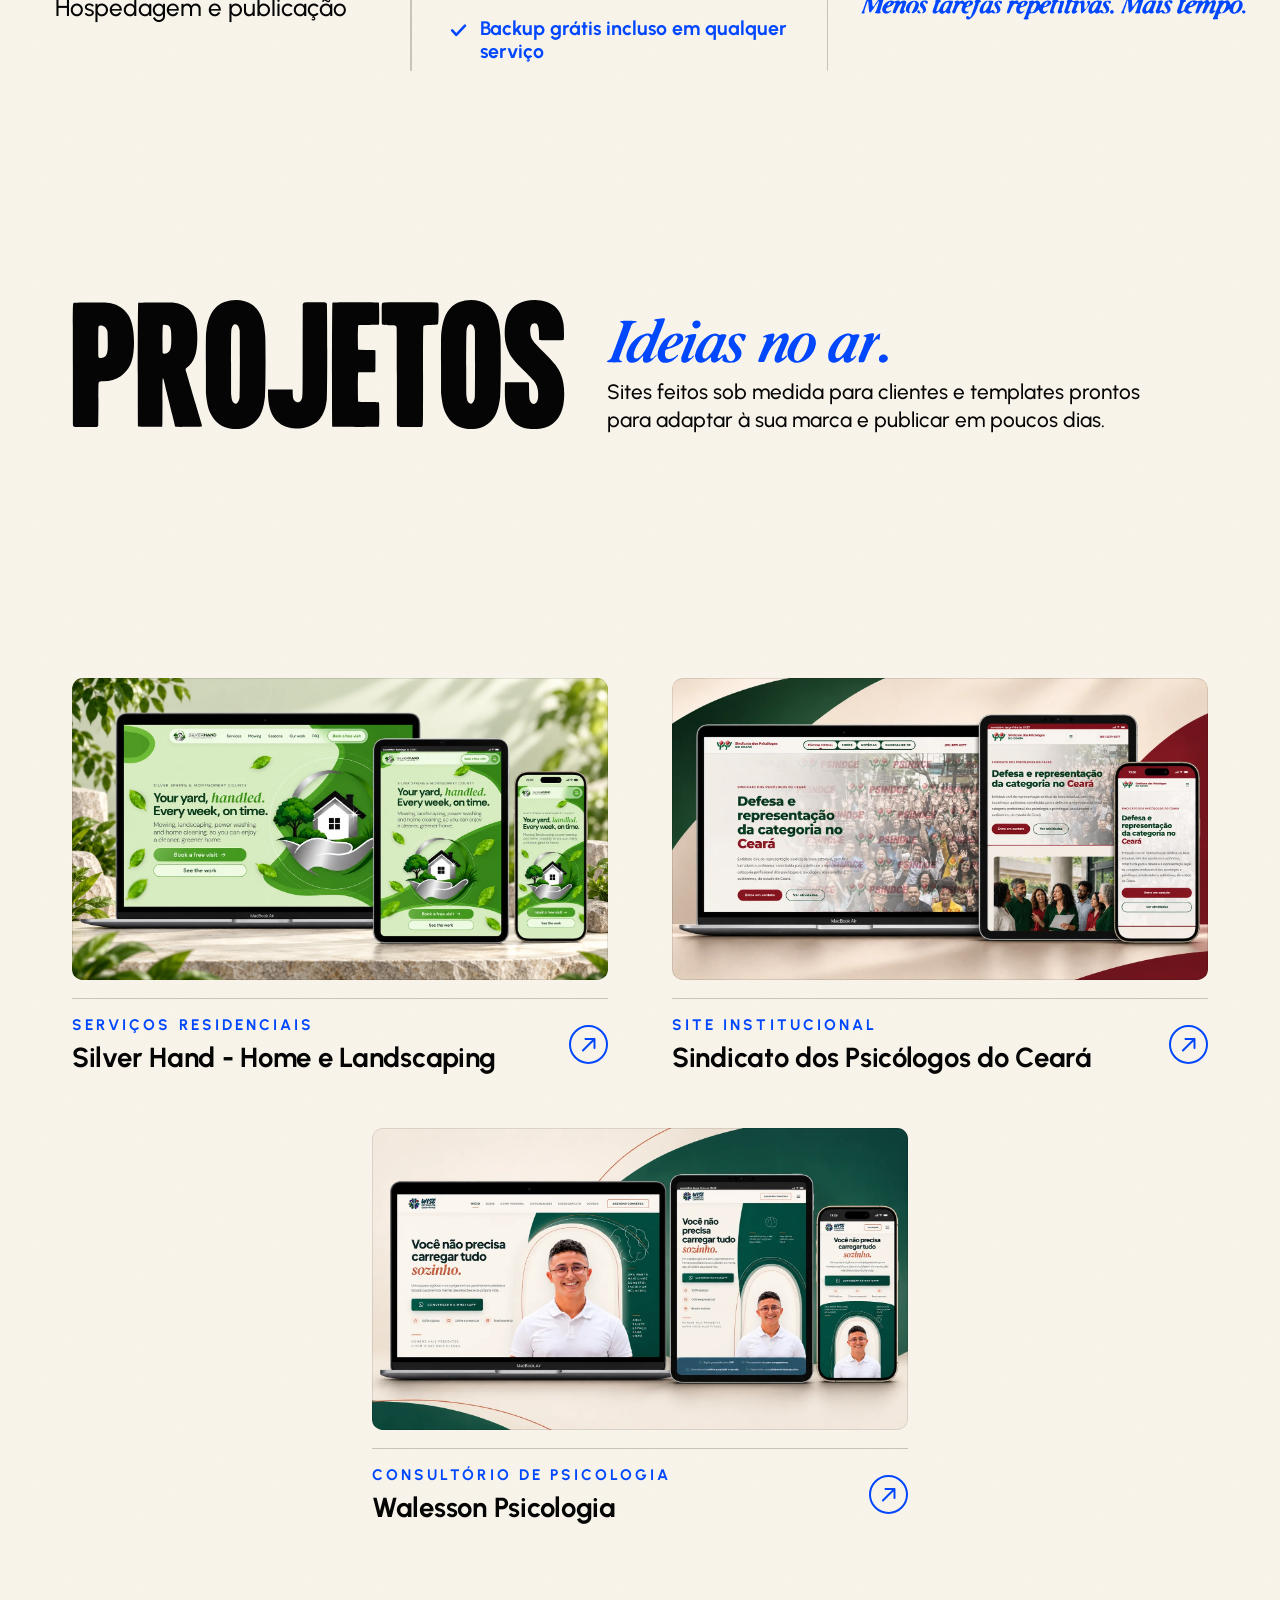
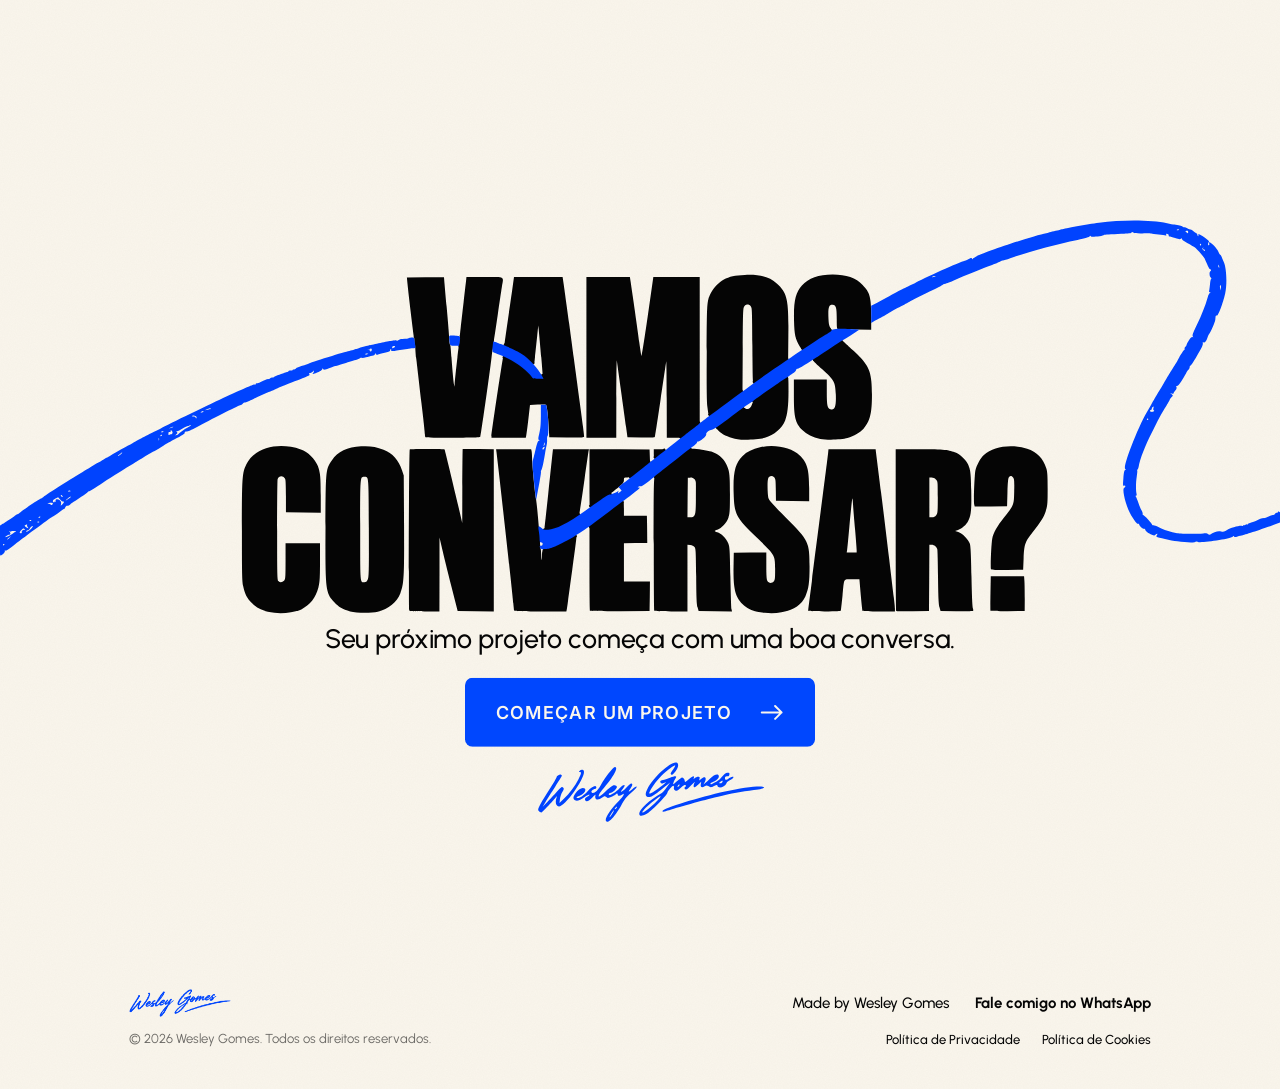
==== commit 043b6c66: "Hero: tira a mascara do surgimento quando a arte termina de surgir No iPhone (Safari) a mascara do '" ====
--- a/index.html
+++ b/index.html
@@ -925,6 +925,16 @@
   .revelar .hero-arte {
     animation: surgir 1.9s cubic-bezier(.22,.61,.36,1) forwards;
   }
+  /* Depois que a arte surge, a mascara sai (o script poe .surgiu no fim
+     da animacao). Mantida, ela obriga o Safari do iPhone a desenhar a
+     imagem como camada mascarada, em blocos, e a emenda entre dois
+     blocos aparecia como uma listra fina cortando o "Wesley Gomes". */
+  .hero-arte.surgiu, .cta-arte.surgiu,
+  .servicos--animar .servicos-titulo img.surgiu, .servicos--animar .servicos-lema img.surgiu,
+  .projetos--animar .projetos-titulo img.surgiu, .projetos--animar .projetos-lema img.surgiu {
+    -webkit-mask-image: none;
+            mask-image: none;
+  }
   @keyframes surgir {
     from { -webkit-mask-position: 0% 100%; mask-position: 0% 100%; }
     to   { -webkit-mask-position: 0% 0%;   mask-position: 0% 0%;   }
@@ -1950,6 +1960,7 @@
 
   function revelar() {
     palco.classList.remove('revelar');
+    arte.classList.remove('surgiu');   // a mascara volta para surgir de novo
     recarregarArte().then(function () {
       void palco.offsetWidth;          // reinicia a animação
       palco.classList.add('revelar');
@@ -1961,6 +1972,12 @@
   const limite = new Promise(function (r) { setTimeout(r, 1200); });
   Promise.race([fontesProntas, limite]).then(function () {
     setTimeout(revelar, 250);
+  });
+
+  // fim do 'surgir' (hero, CTA, servicos e projetos): tira a mascara
+  // (ver .surgiu no CSS)
+  document.addEventListener('animationend', function (e) {
+    if (e.animationName === 'surgir') e.target.classList.add('surgiu');
   });
 
   // clique repete o efeito de surgimento (menos no link "Ver projetos")
